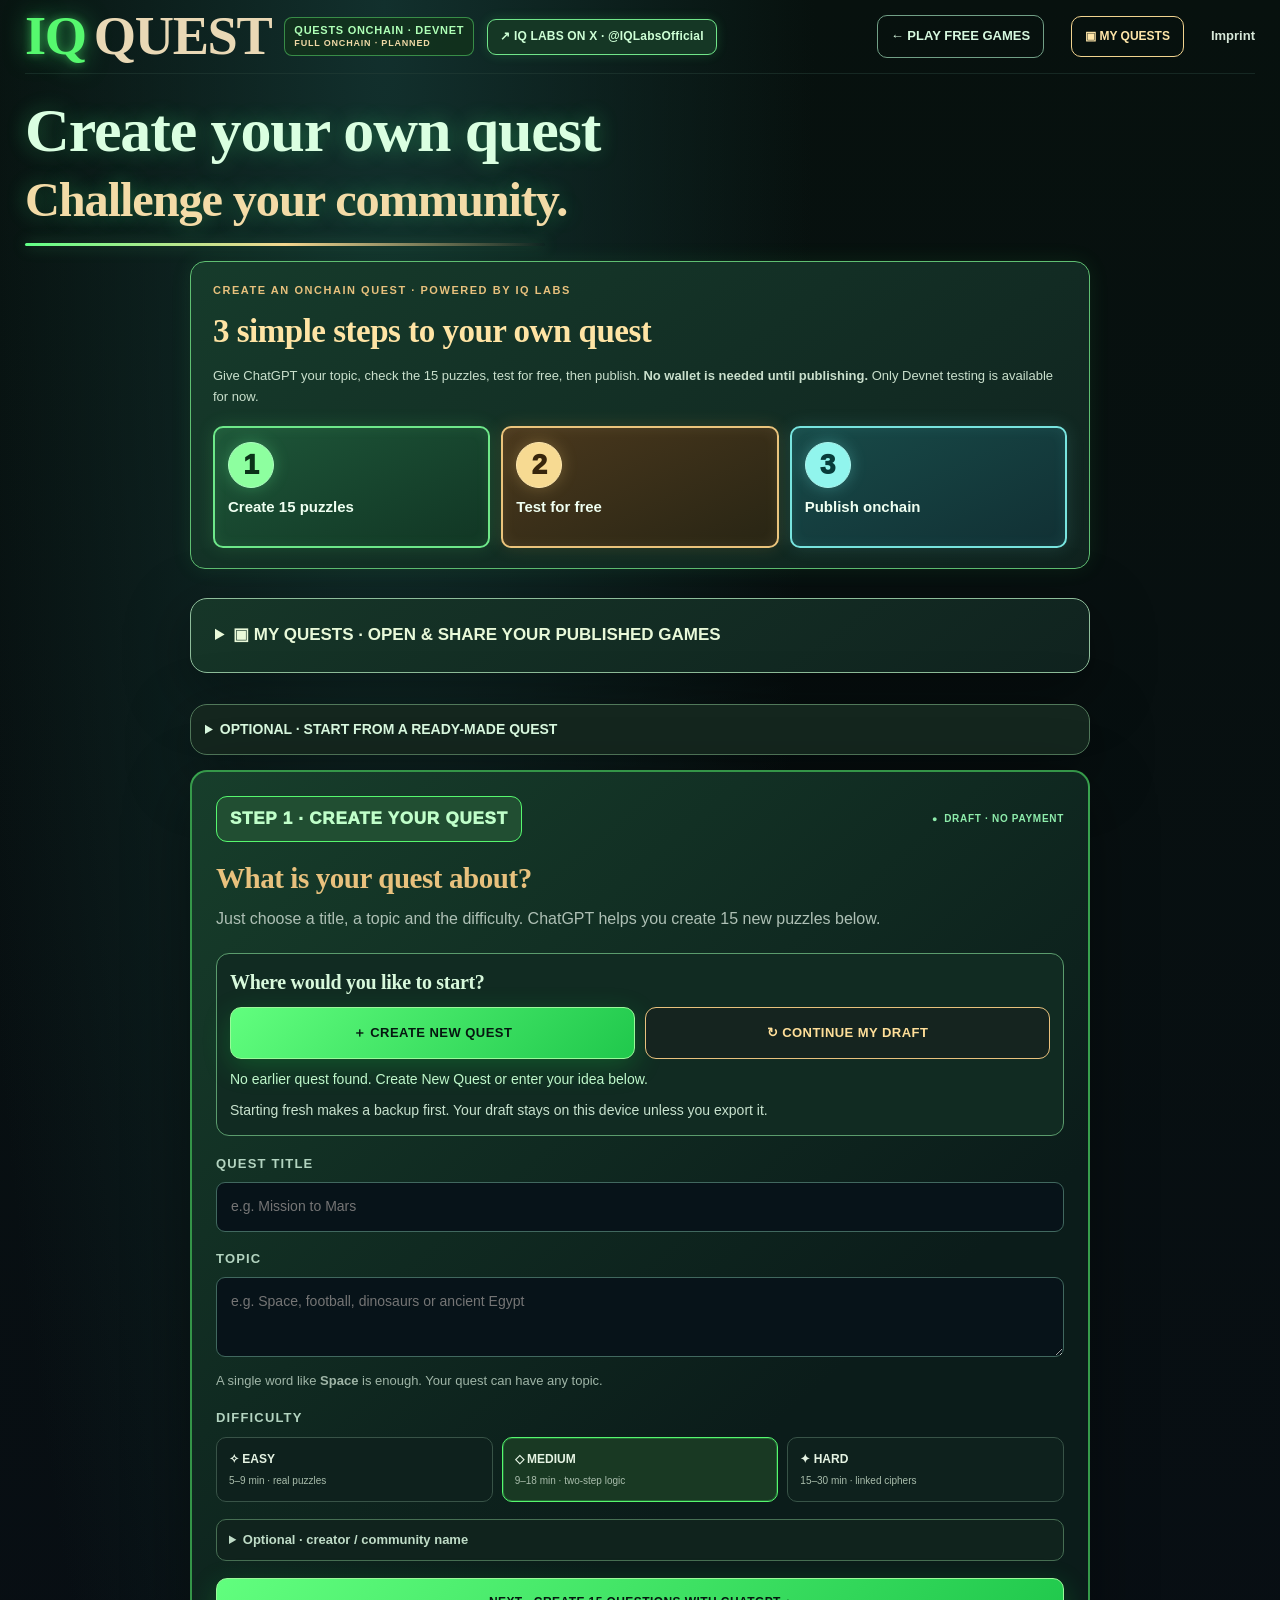
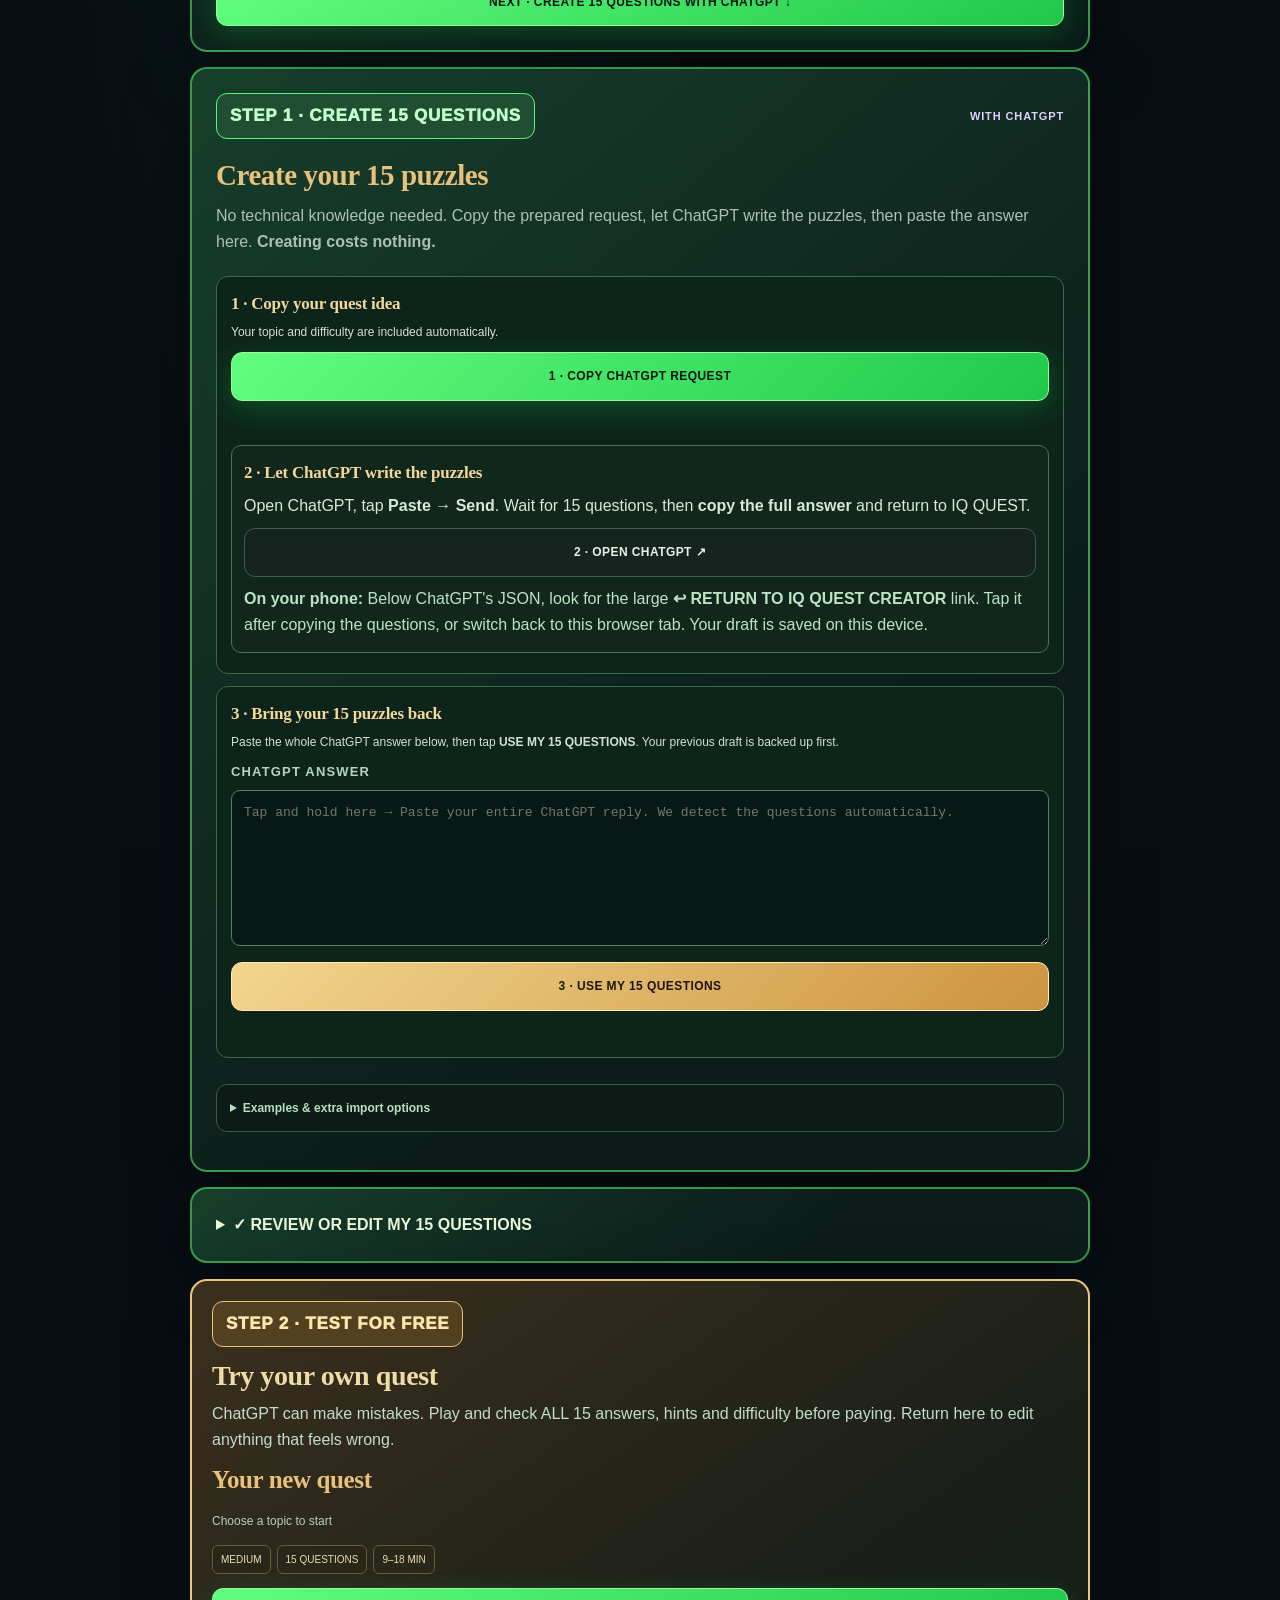
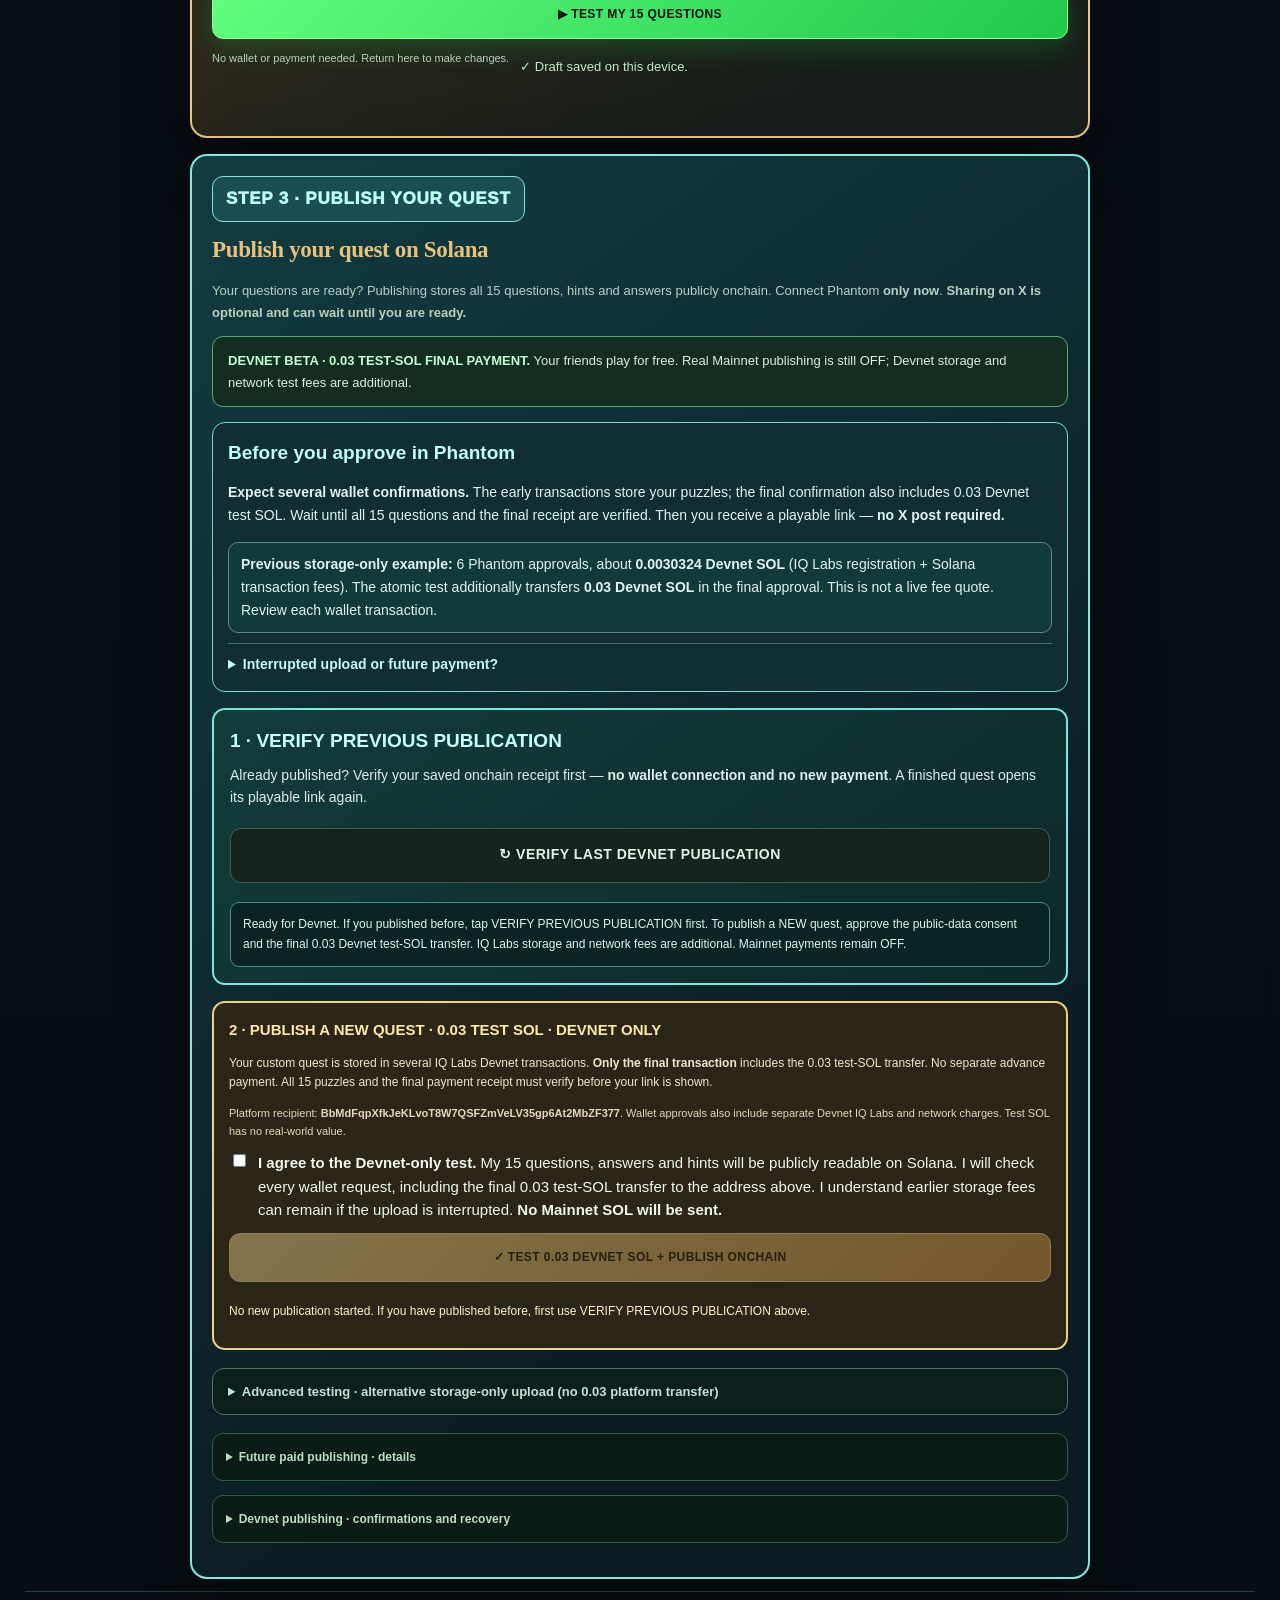
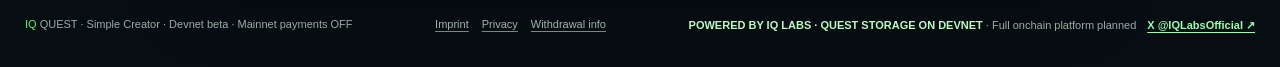
==== creator.html @ f29ac407 "Add files via upload" ====
<!doctype html>
<html lang="en">
<head>
  <meta charset="utf-8">
  <meta name="viewport" content="width=device-width,initial-scale=1,viewport-fit=cover">
  <!-- X / Open Graph preview: static IQ QUEST cover, served directly by GitHub Pages. -->
  <meta property="og:type" content="website">
  <meta property="og:site_name" content="IQ QUEST">
  <meta property="og:title" content="IQ QUEST — Create · Solve · Challenge">
  <meta property="og:description" content="Create your own 15-puzzle quest, store it on Solana Devnet, and invite friends to play. Powered by IQ Labs.">
  <!-- Do not canonicalize unique ?tx=... player shares to the site homepage. -->
  <meta property="og:image" content="https://5wbrdm92h7-eng.github.io/iq-quest/social-cover-v549.jpg">
  <meta property="og:image:width" content="1200">
  <meta property="og:image:height" content="630">
  <meta property="og:image:alt" content="IQ QUEST puzzle maze with a golden keyhole — create, solve, challenge">
  <meta name="twitter:card" content="summary_large_image">
  <meta name="twitter:title" content="IQ QUEST — Create · Solve · Challenge">
  <meta name="twitter:description" content="Create 15 puzzles, share your onchain quest and challenge friends. Powered by IQ Labs on Solana Devnet.">
  <meta name="twitter:image" content="https://5wbrdm92h7-eng.github.io/iq-quest/social-cover-v549.jpg">
  <meta name="twitter:image:alt" content="IQ QUEST puzzle maze with a golden keyhole">
  <meta name="theme-color" content="#07120f">
  <meta name="description" content="Create a 15-question IQ QUEST challenge with ChatGPT, test it for free, and publish to Solana Devnet when ready.">
  <title>IQ QUEST — Creator Studio</title>
  <style>:root{--bg:#080e14;--panel:#101b22;--panel2:#101d24;--stroke:#294043;--white:#eff7ee;--muted:#9cb5ab;--green:#56f86e;--gold:#e8c17d;--cyan:#85e2d6;--red:#ffabb1;--radius:17px;--shadow:0 18px 65px rgba(0,0,0,.4)}
*,*::before,*::after{box-sizing:border-box}
html{scroll-behavior:smooth}
body{margin:0;background:radial-gradient(ellipse at 30% 0,#12302d 0%,transparent 34%),linear-gradient(180deg,#07110e 0%,#080e14 37%,#070e13 100%);color:var(--white);font-family:Inter,ui-sans-serif,-apple-system,BlinkMacSystemFont,"Segoe UI",Roboto,Arial,sans-serif;font-size:15px;line-height:1.55}
a{color:inherit;text-decoration:none}button,input,textarea{font:inherit}button{cursor:pointer}button:disabled{cursor:not-allowed;opacity:.45}button:focus-visible,a:focus-visible,input:focus-visible,textarea:focus-visible{outline:3px solid var(--green);outline-offset:3px}
.site-shell{max-width:1320px;margin:auto;padding:0 25px}.topbar{height:74px;display:flex;justify-content:space-between;align-items:center;border-bottom:1px solid #26413980;gap:18px}
.wordmark{display:flex;align-items:baseline;gap:7px;font-family:Georgia,"Times New Roman",serif;font-size:30px;font-weight:900;white-space:nowrap}.wordmark-iq,.green{color:var(--green);text-shadow:0 0 21px #21ee594d}.wordmark-quest{color:#e9d8b5}
.top-links{display:flex;gap:27px;align-items:center;font-weight:650;font-size:13px;color:#d7e8d9}.top-links>a:hover{color:var(--green)}.nav-create{padding:11px 15px;border:1px solid #4afa63a3;border-radius:11px;color:var(--green);white-space:nowrap}
.hero{position:relative;overflow:hidden;min-height:465px;display:flex;align-items:center;margin-top:22px;border-radius:22px;border:1px solid #33534a;box-shadow:0 16px 65px #0008;background:#19342c}.hero-player{background-image:var(--ruins-art);background-size:cover;background-position:center}.hero-creator{background-image:var(--ruins-art);background-size:cover;background-position:center}
.hero-scrim{position:absolute;inset:0;background:linear-gradient(90deg,#07120edb 0%,#07120eb8 34%,#07120e5c 67%,#09140e18 100%),linear-gradient(0deg,#020c07b8,transparent 37%)}.hero::after{content:"";pointer-events:none;position:absolute;inset:12px;border:1px solid #b7cf9866;border-radius:12px}
.hero-content{position:relative;z-index:1;padding:52px 52px 60px;width:min(720px,80%)}.eyebrow,.section-kicker{letter-spacing:.14em;font-size:11px;font-weight:900;color:var(--gold);text-transform:uppercase}.diamond-dot{color:var(--green);font-size:16px;margin-right:8px}
h1,h2,h3{font-family:Georgia,"Times New Roman",serif;letter-spacing:-.015em}h1{font-size:clamp(43px,5.1vw,73px);line-height:1.02;margin:17px 0 15px;color:#eedbbb;text-shadow:0 3px 20px #000a}h1 .hero-heading-small{display:block;font-size:clamp(19px,2.5vw,33px);line-height:1.28;letter-spacing:.02em;margin-top:9px}h1 .gold{color:var(--gold)}
.lead{font-size:17px;line-height:1.65;color:#e5ebdf;max-width:535px;text-shadow:0 2px 9px #000}.hero-buttons,.stack-buttons,.share-actions{display:flex;gap:11px;flex-wrap:wrap;margin-top:23px}.btn{display:inline-flex;align-items:center;justify-content:center;gap:10px;padding:14px 18px;border-radius:11px;font-weight:850;font-size:12px;letter-spacing:.035em;transition:transform .12s,filter .12s;min-height:47px}.btn:hover:not(:disabled){transform:translateY(-1px);filter:brightness(1.07)}.btn-green{border:1px solid #9afa9a;background:linear-gradient(135deg,#61fe7e,#20c84c);color:#061710;box-shadow:0 8px 28px #18f04b36}.btn-glass{border:1px solid #b4c4adb3;background:#102621a8;color:#f1f6e7}.btn-outline{border:1px solid #3e5d55;background:#15241f;color:#e3f2e6}.btn-hint{border:1px solid #9b7548;background:#322616;color:#fce0ae}.hint-cost{display:inline-block;border-left:1px solid #8f744c;padding-left:7px;color:var(--gold)}.btn-gold{border:1px solid #ffedae;background:linear-gradient(135deg,#f2d58d,#cc9440);color:#1d170b}
.hero-facts{display:flex;gap:18px;margin-top:28px;flex-wrap:wrap;color:#dfedd7;font-size:12px}.hero-facts span::first-letter{color:var(--green)}.hero-corner{position:absolute;bottom:20px;right:25px;z-index:1;color:#ffe7bb99;font-size:10px;font-weight:800;letter-spacing:.2em}
.mini-info{display:flex;justify-content:space-around;flex-wrap:wrap;gap:10px;color:#cde3ca;font-size:12px;padding:20px 0;border-bottom:1px solid #29443980}.mini-info b{color:var(--green)}
.adventure-layout,.studio-layout{display:grid;grid-template-columns:minmax(0,1.52fr) minmax(320px,.8fr);gap:21px;margin-top:28px;align-items:start}.panel{background:linear-gradient(160deg,#14231f 0%,#0b181a 100%);border:1px solid #31534c;border-radius:var(--radius);box-shadow:var(--shadow);overflow:hidden}.game-panel,.studio-panel{padding:24px}.panel-topline{display:flex;align-items:center;justify-content:space-between;gap:12px;margin-bottom:14px}.status-dot{font-size:10px;font-weight:850;letter-spacing:.07em;color:#8eecab;white-space:nowrap}.status-dot::before{content:"●";font-size:9px;margin-right:6px}.game-toolbar{display:flex;align-items:flex-start;justify-content:space-between;gap:12px}.game-toolbar h2{margin:0;font-size:29px;color:#f3dfaf}.game-toolbar p{margin:5px 0 0;color:var(--muted);font-size:13px}.difficulty-tag{border:1px solid #e2b76769;color:var(--gold);background:#eac07118;border-radius:8px;padding:6px 9px;font-size:10px;letter-spacing:.08em;font-weight:800}.notice{background:#342813;border:1px solid #cda064;border-radius:9px;color:#f3dfab;padding:12px;margin:14px 0;font-size:12px}.chapter-bar{display:flex;justify-content:space-between;font-size:11px;letter-spacing:.07em;font-weight:800;color:#b5d4c7;margin-top:21px}.progress-track{height:9px;background:#0b1214;border:1px solid #33554a;border-radius:30px;overflow:hidden;margin:9px 0 17px}.progress-fill{height:100%;width:0;background:linear-gradient(90deg,#34c753,#a2fe80);transition:width .25s;box-shadow:0 0 16px #52ff7560}.timer-grid{display:grid;grid-template-columns:repeat(3,minmax(0,1fr));gap:9px;margin-bottom:22px}.timer-tile{background:#071415;border:1px solid #2e4c48;border-radius:12px;padding:11px 13px}.timer-tile small{display:block;white-space:nowrap;color:#a8bdb0;font-size:10px;font-weight:800;letter-spacing:.06em}.timer-tile strong{display:block;font-family:Georgia,serif;font-size:25px;margin-top:4px;font-variant-numeric:tabular-nums;color:#ddf5e4}.timer-tile strong.penalty{color:#f9aaaf}.timer-tile.accent-tile{border-color:#58cb7799;background:#15341f}.accent-tile strong{color:var(--green)}
.question-area{padding:22px;border-radius:13px;border:1px solid #496b50;background:linear-gradient(#0e201ac8,#091716e8),var(--ruins-art) center/cover}.question-subtitle{display:flex;justify-content:space-between;align-items:center;color:#bbccab;letter-spacing:.1em;font-size:11px;font-weight:900}.micro-rune{color:var(--gold)}.question-area h3{font-size:30px;margin:11px 0 9px;color:var(--gold)}.narration{font-size:14px;font-style:italic;color:#d2dec4}.question-box{margin:18px 0;background:#061412c9;border:1px solid #48635a;border-radius:12px;padding:18px;color:#f1f4e9;font-size:16px;font-weight:650}.question-box p{margin:0}
.field-label,.form-group label{display:block;font-size:11px;letter-spacing:.09em;font-weight:900;color:#b3d4c0;text-transform:uppercase;margin-bottom:8px}.question-area input,.form-group input,.form-group textarea{display:block;outline:0;width:100%;background:#071319;color:#f2f5ef;border:1px solid #41685f;border-radius:9px;padding:13px 14px;font-size:14px;resize:vertical}.form-group textarea{min-height:80px}.question-area input:focus,.form-group input:focus,.form-group textarea:focus{border-color:var(--green);box-shadow:0 0 0 2px #42ee5f28}.game-actions{display:flex;gap:9px;flex-wrap:wrap;margin-top:12px}.game-actions .btn:first-child{flex:1}.hint-message,.feedback{margin-top:14px;padding:14px;border-radius:10px;border:1px solid #64754b;background:#26321c;color:#f1e2a6}.feedback.success{border-color:#3d8e52;background:#12301c;color:#afffc0}.feedback.error{border-color:#9c5664;background:#351c27;color:#ffd5dc}.play-footer{display:flex;align-items:center;justify-content:space-between;gap:8px;flex-wrap:wrap;margin-top:16px;border-top:1px solid #486156;padding-top:12px;color:#aebbae;font-size:11px}.text-button{color:var(--gold);border:0;background:none;padding:2px 0;font-weight:800;text-decoration:underline;text-underline-offset:3px}.hidden{display:none!important}
.side-rail,.studio-aside{display:grid;gap:20px}.story-panel,.chapter-panel,.battle-panel,.preview-panel,.publish-panel{padding:20px}.story-panel h3,.chapter-panel h3,.battle-panel h3,.publish-panel h3{font-size:25px;color:var(--gold);margin:10px 0 6px}.story-panel p,.battle-panel p,.publish-panel p{font-size:13px;line-height:1.65;color:#b9cfc2}.scene-image{height:190px;background:var(--ruins-art) 70% 45%/cover;border-radius:10px;border:1px solid #385d4a;margin-top:12px}.chapter-list{list-style:none;counter-reset:chapter;margin:14px 0 0;padding:0;display:grid;gap:5px}.chapter-list li{display:flex;align-items:center;gap:10px;padding:8px 10px;background:#0e1e1b;border-radius:8px;color:#aac2b4;font-size:12px}.chapter-list li::before{counter-increment:chapter;content:counter(chapter,decimal-leading-zero);width:28px;color:#7aa08f;font-size:10px;font-weight:900}.chapter-list li.current{color:#e4ffda;background:#1f3a29;box-shadow:inset 3px 0 var(--green)}.chapter-list li.passed{color:#6fd986}.highlight-chip{display:inline-block;font-size:10px;font-weight:900;color:var(--green);border:1px solid #4b8c5c;border-radius:5px;padding:7px 9px;margin-top:9px}
.finish-area{text-align:center;padding:18px 7px}.finish-symbol{font-size:72px;color:var(--gold);text-shadow:0 0 24px #e8c17d5e}.finish-area h3{font-size:39px;color:var(--gold);margin:6px 0 10px}.finish-area>p{color:#c7dbcd}.result-grid{display:grid;grid-template-columns:repeat(3,1fr);gap:10px;margin:22px 0}.result-grid>div{border:1px solid #4b6552;border-radius:9px;background:#15231a;padding:14px 7px}.result-grid>div span{display:block;font-size:10px;letter-spacing:.07em;color:#aac2af}.result-grid>div strong{display:block;font-family:Georgia,serif;font-size:25px;margin-top:7px;font-variant-numeric:tabular-nums}.result-total strong{color:var(--green)}.share-actions{justify-content:center}.fineprint{font-size:11px;color:#a6b8ae}.how-grid,.creator-benefits{display:grid;grid-template-columns:repeat(3,1fr);gap:15px;margin:22px 0 32px}.how-item,.creator-benefits article{padding:20px;border:1px solid #27463c;border-radius:13px;background:#11211c}.how-item span,.creator-benefits article>span{font-size:28px;color:var(--green);font-family:Georgia,serif}.how-item h3,.creator-benefits h3{color:var(--gold);font-size:22px;margin:5px 0}.how-item p,.creator-benefits p{font-size:13px;color:#b6cabe;margin:7px 0}
.footer{display:flex;justify-content:space-between;gap:15px;flex-wrap:wrap;border-top:1px solid #274038;padding:24px 0 34px;margin-top:12px;color:#9bada4;font-size:11px}
.footer .legal-footer-links a{color:#a2b6aa;text-decoration:underline;text-decoration-color:#758b7e;text-underline-offset:3px}.footer .legal-footer-links a:hover,.footer .legal-footer-links a:focus-visible{color:#d9e9df;text-decoration-color:currentColor}
.studio-layout{grid-template-columns:minmax(0,1.5fr) minmax(340px,.76fr)}.studio-main{display:grid;gap:19px}.studio-panel h2{color:var(--gold);font-size:29px;margin:0 0 3px}.section-intro{font-size:13px;color:#aec0b5;margin:5px 0 21px}.form-group{margin:17px 0}.form-group:last-child{margin-bottom:0}.choice-grid{display:grid;grid-template-columns:repeat(3,1fr);gap:9px}.choice-grid button,.choice-inline button{color:#dfece4;text-align:left;background:#0e211d;border:1px solid #385347;border-radius:10px;padding:12px;transition:background .15s}.choice-grid button.selected,.choice-inline button.selected{border-color:var(--green);background:#193923;box-shadow:inset 0 0 0 1px #3bd15a50}.choice-grid button strong{display:block;font-size:12px;color:#e5f3e3}.choice-grid button small{display:block;color:#a9bdac;margin-top:5px;font-size:10px}.choice-inline{display:flex;gap:10px}.choice-inline button{min-width:78px;text-align:center;font-weight:850}
.ai-panel{background:linear-gradient(150deg,#11272a,#111b20)}.ai-glow{color:#ded2ff;font-size:11px;font-weight:900;letter-spacing:.08em}.ai-steps{display:flex;flex-wrap:wrap;gap:7px;margin:16px 0}.ai-steps span{font-size:10px;font-weight:900;color:#d9dbef;background:#2b2b4633;border:1px solid #605e7a75;border-radius:8px;padding:7px}.ai-panel .stack-buttons{margin:12px 0}.small-status{font-size:12px;min-height:20px;margin-top:12px;color:var(--green)}.small-status.bad{color:var(--red)}
.editor-layout{display:grid;grid-template-columns:190px minmax(0,1fr);gap:15px}.level-selector{max-height:570px;overflow:auto;display:grid;align-content:start;gap:6px}.level-selector button{display:block;text-align:left;background:#0e1e1a;color:#c5d7c7;border:1px solid #2d463b;padding:10px;border-radius:8px;font-size:12px;line-height:1.35;overflow:hidden;white-space:nowrap;text-overflow:ellipsis}.level-selector button.active{border-color:var(--green);background:#1e3d25;color:white}.level-fields{min-width:0}.level-fields .form-group{margin:0 0 13px}.muted{font-size:10px;color:#839d92;text-transform:none;letter-spacing:0}.tiny-note{font-size:11px;color:#9fb5a7;line-height:1.6}.preview-image{height:205px;margin:13px -5px 0;background:var(--ruins-art) 63% center/cover;border:1px solid #3d604e;border-radius:10px}.preview-body{padding-top:12px}.preview-body h3{font-size:25px;margin:0 0 6px;color:var(--gold)}.preview-body p{font-size:12px;line-height:1.6;color:#b4d0c0}.preview-tags{display:flex;flex-wrap:wrap;gap:6px;margin:14px 0}.preview-tags span{font-size:10px;color:#e9dcb3;background:#292719;padding:6px 8px;border:1px solid #685d36;border-radius:6px}.preview-panel .btn{width:100%}.publish-panel .btn{width:100%;margin:7px 0}.price-micro{font-size:11px;color:#e4d299;margin-bottom:8px}
.creator-price{margin:15px 0 16px;border:1px solid #697a4a;border-radius:13px;background:linear-gradient(145deg,#17251a,#101f1b);padding:16px}
.creator-price .price-label{display:block;color:#c8dccb;font-size:11px;font-weight:900;letter-spacing:.07em;text-transform:uppercase}
.creator-price .price-main{display:block;color:var(--green);font:800 37px/1.2 Georgia,serif;margin:4px 0}
.creator-price .price-settlement{font-size:13px;color:#eef4e2;font-weight:800}
.creator-price .price-breakdown{margin:16px 0 0;padding:0;list-style:none;display:grid;gap:10px}
.creator-price .price-breakdown li{display:flex;justify-content:space-between;gap:12px;flex-wrap:wrap;border-top:1px solid #3a5441;padding-top:10px;font-size:12px;color:#d0e1d0}
.creator-price .price-breakdown strong{color:#f5e3ad;font-weight:850}
.creator-price .price-footnote{margin:12px 0 0;font-size:11px;color:#b4c9b4;line-height:1.55}


.ai-howto{background:#0b1b1d;border:1px solid #3c6b5c;border-radius:13px;padding:17px;margin:14px 0 17px}
.ai-howto h3{margin:0 0 9px;color:#ebdcaa;font-size:20px}
.ai-howto .example-text{padding:13px 15px;margin:8px 0 10px;border-left:3px solid var(--green);border-radius:8px;background:#182a25;color:#e7f6df;line-height:1.58;font-size:14px}
.ai-howto .example-caption{color:#a9cbbb;font-size:12px;line-height:1.55;margin:8px 0}
.ai-howto .example-actions{display:flex;gap:9px;flex-wrap:wrap;margin:11px 0}
.ai-howto .example-actions button{font-size:12px}
.ai-howto ol{padding-left:21px;margin:12px 0 0;color:#cfe3d7;font-size:13px;line-height:1.85}
.ai-howto ol strong{color:#e9f9d9}

@media(max-width:1000px){.adventure-layout,.studio-layout{grid-template-columns:1fr}.side-rail{grid-template-columns:repeat(3,minmax(0,1fr));align-items:start}.side-rail .story-panel,.side-rail .battle-panel,.side-rail .chapter-panel{height:100%}.studio-aside{grid-template-columns:1fr 1fr;align-items:start}.preview-panel{grid-row:span 2}}
@media(max-width:740px){.site-shell{padding:0 13px}.topbar{height:auto;min-height:68px}.wordmark{font-size:24px}.top-links{gap:8px}.top-links>a:not(.nav-create){display:none}.nav-create{font-size:11px;padding:8px}.hero{min-height:500px;margin-top:12px;background-position:64% center}.hero-content{padding:38px 21px 62px;width:100%}.hero-scrim{background:linear-gradient(90deg,#06120ef0 0%,#06120ee0 45%,#06120e93 100%),linear-gradient(0deg,#020c07d9,transparent 55%)}.hero-corner{right:19px;bottom:21px;font-size:8px}.hero-buttons{flex-direction:column;align-items:stretch}.hero-buttons .btn{width:100%}.mini-info{justify-content:flex-start;gap:10px 18px}.adventure-layout,.studio-layout{margin-top:18px}.game-panel,.studio-panel{padding:17px}.game-toolbar h2{font-size:24px}.timer-tile{padding:11px 8px}.timer-tile small{font-size:8px}.timer-tile strong{font-size:19px}.question-area{padding:16px}.question-area h3{font-size:26px}.game-actions .btn{width:100%}.side-rail,.studio-aside,.how-grid,.creator-benefits{grid-template-columns:1fr}.preview-panel{grid-row:auto}.result-grid>div strong{font-size:18px}.result-grid>div span{font-size:8px}.editor-layout{grid-template-columns:1fr}.level-selector{display:flex;gap:6px;overflow-x:auto;max-height:none;padding-bottom:6px}.level-selector button{flex:0 0 130px}.choice-grid{grid-template-columns:1fr}.share-actions .btn{width:100%}.hero-facts{gap:9px 12px}}
@media(prefers-reduced-motion:reduce){html{scroll-behavior:auto}*{transition:none!important}}

:root{--ruins-art:url('./temple-ruins.webp');}

/* Creator X cover card: displays the same public image used by X link previews. */
.x-cover-preview{border:1px solid #4a855a;border-radius:13px;background:linear-gradient(165deg,#10271d,#0c1a19);padding:10px;overflow:hidden;box-shadow:0 0 20px #51ed7520}
.x-cover-preview img{display:block;width:100%;height:auto;aspect-ratio:1200/630;object-fit:cover;border-radius:9px;background:#081710}
.x-cover-preview figcaption{margin-top:10px;font-size:11px;line-height:1.55;color:#c7ddc9}
.x-cover-preview strong{color:#a5ffaf}
.social-payment-flow[hidden]{display:none}.social-payment-flow{display:grid;gap:10px;margin:14px 0 16px}.flow-step{display:flex;align-items:flex-start;gap:11px;color:#eef5e7}.flow-step strong{display:block;font-size:13px}.flow-step small{display:block;color:#b5ceb9;font-size:11px;line-height:1.5;margin-top:3px}.flow-number{display:grid;place-items:center;flex:0 0 28px;height:28px;border-radius:50%;background:#244a31;color:#a6ffb9;font-size:13px;font-weight:900;border:1px solid #56a46b}.social-payment-flow>a{width:100%}.share-step-status{font-size:12px;color:#c8d5b8;line-height:1.5;margin:4px 0 10px}.share-step-status.done{color:#81fa98}.price-choice{display:grid;gap:10px;margin-bottom:15px}.price-option{display:flex;align-items:flex-start;gap:11px;padding:13px;border:1px solid #4a6957;background:#0b1919;border-radius:11px;cursor:pointer}.price-option:has(input:checked){border-color:var(--green);background:#142e20}.price-option input{margin-top:4px;accent-color:#56f86e;flex:0 0 auto}.price-option strong{display:block;color:#ebf7e9;font-size:13px}.price-option small{display:block;color:#b6cbba;font-size:11px;line-height:1.5;margin-top:3px}.price-choice-note{font-size:12px;color:#c4dfcd;margin-top:2px}

/* V4.3.1: accurate creator pricing; clearer player and X-battle labels */
.quick-benefits{gap:9px 18px;font-size:11.5px;line-height:1.35}
.quick-benefits .benefit-creator small{color:#e3c991;font-size:9px;font-weight:750;white-space:nowrap}
.quick-benefits .benefit-play,.quick-benefits .benefit-battle{font-size:13px;letter-spacing:.035em}
.quick-benefits .benefit-battle strong{color:#e2fce6}
@media(max-width:740px){.quick-benefits{font-size:10px;gap:7px 13px;padding:10px 8px}.quick-benefits .benefit-play,.quick-benefits .benefit-battle{font-size:11.5px;letter-spacing:0}}
@media(max-width:360px){.quick-benefits{font-size:9.5px}.quick-benefits .benefit-play,.quick-benefits .benefit-battle{font-size:10.8px}.quick-benefits .benefit-creator small{font-size:8px}}

/* V4.4: clear paid publishing tiers and optional sharing. */
.publish-perks{display:flex;flex-wrap:wrap;gap:7px;margin:10px 0 14px}
.publish-perks span{font-size:10px;line-height:1.5;border:1px solid #416b4e;border-radius:7px;background:#173323;color:#c2f7cc;padding:6px 9px;font-weight:700}
.price-option:focus-within{outline:2px solid #56f86e;outline-offset:2px}
.social-payment-flow{padding:13px;border:1px solid #385949;border-radius:12px;background:#10231d;margin:16px 0}

/* V4.6 · Devnet IQ Labs publishing workstation */
.iq-devnet-publisher{margin-top:18px;padding:17px;border:1px solid #65d980;border-radius:14px;background:linear-gradient(160deg,#153c29,#0a1c19);box-shadow:0 0 22px #56f86e17}
.iq-devnet-publisher h4{margin:0 0 6px;color:#b5ffbf;font-size:17px}
.iq-devnet-publisher p{font-size:12px;color:#c5dec9;line-height:1.55}
.iq-devnet-publisher .btn{font-size:12px}
.iq-devnet-publisher .publish-consent{display:flex;gap:10px;font-size:12px;line-height:1.5;color:#f1e3b6;margin:12px 0}
.iq-devnet-publisher .publish-consent input{flex:none;align-self:flex-start;width:18px;height:18px;accent-color:#56f86e}
.iq-devnet-publisher .publish-progress{white-space:pre-wrap;overflow-wrap:anywhere;color:#bafed0;font-size:12px;line-height:1.55;margin:8px 0}
.iq-devnet-publisher .publish-links{display:grid;gap:8px;margin:12px 0}
.iq-devnet-publisher .publish-links a{color:#a5ffb5;overflow-wrap:anywhere;text-decoration:underline}

/* V4.6 · recipient configuration & safe devnet-only checkout rehearsal */
.iq-payment-lab{margin:17px 0;padding:18px;border:1px solid rgba(93,243,135,.56);border-radius:14px;background:linear-gradient(155deg,#102d22,#091d1b);box-shadow:0 0 18px #56f86e18}
.iq-payment-lab h4{margin:0 0 6px;color:#b6ffbf;font-size:18px}
.iq-payment-lab p{color:#c7dccc;font-size:12px;line-height:1.6;margin:8px 0}
.iq-payment-lab .lab-address{display:block;overflow-wrap:anywhere;background:#081510;border:1px solid #365943;padding:11px;border-radius:8px;color:#baffc1;font-size:11px;line-height:1.55;user-select:all}
.iq-payment-lab .lab-notice{border-left:3px solid #ddbf78;background:#32291b85;padding:10px 12px;color:#f4e0b6}
.iq-payment-lab .lab-status{white-space:pre-wrap;overflow-wrap:anywhere;font-size:12px;color:#b7f5c6;line-height:1.6;padding:9px 0;min-height:34px}
.iq-payment-lab .lab-check{display:flex;gap:10px;align-items:flex-start;color:#d9e8d5;font-size:12px;line-height:1.5;margin:12px 0}
.iq-payment-lab .lab-check input{width:18px;height:18px;flex:none;accent-color:#56f86e;margin-top:2px}
.iq-payment-lab .lab-actions{display:grid;gap:10px;margin:12px 0}
.iq-payment-lab .lab-actions .btn{width:100%;white-space:normal;text-align:center}
.iq-payment-lab .lab-result{overflow-wrap:anywhere;color:#a8fabe;font-size:11px}
.iq-payment-lab .lab-explorer{color:#baffc1;text-decoration:underline}
.iq-payment-lab .lab-disabled{opacity:.85}
@media(max-width:740px){.iq-payment-lab{padding:13px}.iq-payment-lab h4{font-size:16px}.iq-payment-lab .lab-address{font-size:10px}}

/* IQ QUEST V4.9 — compact premium brand and mobile-friendly creator flow */
.wordmark{font-size:clamp(33px,3vw,41px);gap:8px}
.brand-cluster{gap:13px}
.onchain-promise{font-size:10px;line-height:1.25;padding:6px 10px}
.onchain-promise small{font-size:9px;letter-spacing:.045em}
.brand-official-x{color:#bfffd0;text-decoration:underline;text-underline-offset:3px;font-size:10px;font-weight:850;white-space:nowrap}
.quick-benefits{padding:11px 14px;gap:8px 20px}
.quick-benefits .benefit-play,.quick-benefits .benefit-battle{font-size:14px}
.creator-benefits{gap:10px;margin:14px 0 20px}
.creator-benefits article{padding:13px 15px;min-height:0;border-radius:11px}
.creator-benefits article>span{font-size:20px}
.creator-benefits h3{font-size:18px;margin:3px 0}
.creator-benefits p{font-size:11px;line-height:1.45;margin:4px 0}
.hero-creator{min-height:345px}
.hero-creator .hero-content{padding-top:35px;padding-bottom:39px}
.mini-info{padding:10px 0;font-size:11px}
.ai-simplified{display:grid;gap:12px}
.ai-simple-step{border:1px solid #396a4a;background:#0d241b;border-radius:12px;padding:14px}
.ai-simple-step h3{font-size:17px;color:#f4d79b;margin:0 0 6px}
.ai-simple-step p{font-size:12px;color:#d1e2d4;line-height:1.5;margin:5px 0 11px}
.ai-simple-step textarea{width:100%;min-height:120px;line-height:1.5;border:1px solid #4f8062;background:#071914;color:#eaf9eb;border-radius:9px;padding:12px;font-size:13px;resize:vertical}
.ai-simple-step .btn{width:100%;white-space:normal;text-align:center}
.ai-simple-step .tiny-note{display:block;margin-top:8px}
.ai-simple-example{font-size:12px;color:#f1dbaa;line-height:1.5}
.price-single{display:flex;justify-content:space-between;align-items:center;gap:15px;border:1.5px solid #69c27b;border-radius:14px;background:linear-gradient(145deg,#183725,#10281e);padding:16px}
.price-single strong{font-size:16px;color:#f4e0ab}
.price-single p{font-size:12px;color:#cde7d2;margin:6px 0 0;line-height:1.5}
.price-single .price-main{font-size:clamp(29px,4vw,39px);white-space:nowrap;margin:0}
.publish-simple-button{opacity:.65!important}
#share-creator-draft{width:100%;font-size:14px}
.share-payment-sequence{display:grid;gap:12px;margin:14px 0}
.share-payment-sequence .flow-step{border:1px solid #3e6c4b;border-radius:10px;padding:12px;background:#0c241a}
.share-payment-sequence .x-cover-preview{margin:0}
.share-next-step{border:1px solid #465b4b;border-radius:10px;background:#111f1a;padding:12px}
.share-next-step h4{margin:0 0 6px;color:#e8d4a4;font-size:15px}
.share-next-step p{font-size:12px;color:#d0e0d0;line-height:1.55;margin:7px 0}
.share-next-step.completed{border-color:#61ec7f}
.publish-success{border:2px solid rgba(115,255,141,.76);border-radius:17px;padding:20px;background:linear-gradient(155deg,#1a3826,#091a16);box-shadow:0 0 24px #43ed7b29;margin:15px 0;scroll-margin-top:24px}
.publish-success h3{font:800 31px/1.16 Georgia,serif;color:#f8deab;margin:8px 0}
.publish-success p{font-size:13px;line-height:1.55;color:#d0e7d3}
.publish-success .success-tag{color:#9bffb6;font-weight:900;font-size:11px;letter-spacing:.08em}
.publish-success .success-actions{display:grid;gap:9px;margin-top:14px}
.publish-success .success-actions .btn{width:100%}
.publish-success .success-actions .btn:disabled{opacity:.5}
.publish-success .success-url{font-size:12px;overflow-wrap:anywhere;color:#a1f8ae;background:#08170f;padding:10px;border-radius:9px;border:1px solid #3f654d}
.publish-success[data-state="preview"]{border-color:#6f8265;box-shadow:none}
@media(max-width:740px){
 .wordmark{font-size:30px}
 .brand-cluster{gap:7px;align-items:center}
 .onchain-promise{font-size:9px;padding:5px 7px}
 .onchain-promise small{font-size:8px}
 .brand-official-x{font-size:10px}
 .quick-benefits{gap:6px 11px;padding:8px}
 .quick-benefits .benefit-play,.quick-benefits .benefit-battle{font-size:12px}
 .creator-benefits{grid-template-columns:repeat(3,minmax(0,1fr));gap:7px}
 .creator-benefits article{padding:10px 8px;text-align:center}
 .creator-benefits article>span{font-size:21px}
 .creator-benefits h3{font-size:12px;line-height:1.2;margin:3px 0}
 .creator-benefits p{display:none}
 .hero-creator{min-height:330px}
 .hero-creator .hero-content{padding:25px 21px 40px}
 .mini-info{display:none}
 .ai-simple-step{padding:12px}
 .price-single{padding:12px}
 .price-single .price-main{font-size:29px}
}
@media(max-width:360px){.wordmark{font-size:27px}.onchain-promise{font-size:8px}.brand-official-x{font-size:9px}.creator-benefits h3{font-size:11px}}
@media(prefers-reduced-motion:reduce){.publish-success{scroll-behavior:auto}}

</style>
<style>.wallet-preview{display:grid;gap:8px;margin:16px 0;padding:15px;border:1px solid #426b50;border-radius:12px;background:#101e19}.wallet-preview strong{color:#b8ffbf;font-size:13px}.wallet-preview p,.wallet-preview div{margin:0;font-size:11px;line-height:1.6;color:#bed3c4}.wallet-preview .btn{width:100%;font-size:11px}
.wallet-checkout{padding:15px;margin:14px 0;border:1px solid #74dc86;border-radius:13px;background:#132c21;scroll-margin-top:18px}
.wallet-checkout h4{font-size:18px;color:#b3ffbe;margin:0 0 6px}
.wallet-checkout p{font-size:12px;line-height:1.55;color:#c5dec9;margin:8px 0}
.wallet-choice-grid{display:grid;grid-template-columns:repeat(3,minmax(0,1fr));gap:8px;padding:0;border:0;margin:12px 0}
.wallet-choice-grid label{display:flex;align-items:center;gap:7px;justify-content:center;cursor:pointer;padding:12px 8px;border:1px solid #4f7d61;border-radius:10px;background:#0a1c18;color:#e4fbe7;font-size:12px;font-weight:800}
.wallet-choice-grid label:has(input:checked){background:#225339;border-color:#67f381;box-shadow:inset 0 0 0 1px #67f381}
.wallet-choice-grid input{accent-color:#5ef47b}
.wallet-checkout-actions{display:grid;grid-template-columns:2fr 1fr;gap:8px}
.wallet-checkout-actions .btn{width:100%;font-size:11px}
.wallet-checkout .wallet-choice-status{min-height:26px;color:#f2dba7;overflow-wrap:anywhere}
@media(max-width:470px){.wallet-choice-grid{grid-template-columns:1fr}.wallet-choice-grid label{justify-content:flex-start}.wallet-checkout-actions{grid-template-columns:1fr}}
/* IQ QUEST V4.2 · robust ChatGPT import and verified-state messaging */
.onchain-status{display:flex;align-items:center;flex-wrap:wrap;gap:9px;padding:10px 13px;margin:12px 0 8px;border:1px solid rgba(100,228,129,.34);border-radius:11px;background:#10251c;color:#c7e8d0;font-size:11px;line-height:1.5}
.onchain-status strong{color:#a9ffb6;letter-spacing:.08em;font-size:10px}
.onchain-dot{width:7px;height:7px;flex:none;border-radius:50%;background:#9ad5ad;box-shadow:0 0 7px #67ce8580}
.import-assist-actions{margin:6px 0 13px}
.import-file-label{cursor:pointer;position:relative}
.import-file-label input{position:absolute;width:1px;height:1px;opacity:0;inset:0}
.import-file-label:focus-within{outline:2px solid var(--green);outline-offset:3px}
#chatgpt-json{font-family:ui-monospace,SFMono-Regular,Consolas,monospace;font-size:12px;line-height:1.5;min-height:150px;overflow-wrap:anywhere}
#chatgpt-json:focus{box-shadow:0 0 0 2px #42ee5f28}
.prompt-fallback{display:grid;gap:9px;padding:12px;border:1px solid #547d6a;border-radius:10px;background:#101f1b;margin-top:12px}
.prompt-fallback label{font-size:12px;color:#d3eada}
.prompt-fallback textarea{width:100%;padding:10px;color:#e5f3e6;background:#071319;border:1px solid #41685f;border-radius:8px;font-size:12px;resize:vertical}
#import-status{white-space:pre-wrap;overflow-wrap:anywhere;line-height:1.55}
@media(max-width:740px){.import-assist-actions>*{flex:1 1 100%}.ai-panel .stack-buttons #import-ai{width:100%}.ai-panel .form-group textarea{font-size:13px}}

.preview-help-text{display:block;margin:0 0 7px;color:#b7cfbd;font-size:11px;line-height:1.5}

/* IQ QUEST V4.3: clear positioning, small onchain roadmap badge, official X link */
.brand-cluster{display:flex;align-items:center;gap:12px;min-width:0;flex-wrap:wrap}
.onchain-promise{display:inline-flex;flex-direction:column;align-items:flex-start;gap:1px;line-height:1.2;padding:6px 9px;border:1px solid rgba(104,255,123,.45);border-radius:8px;background:rgba(18,50,28,.78);color:#aeffb6;font-size:10px;letter-spacing:.065em;font-weight:850;white-space:nowrap}
.onchain-promise small{color:#f0d9a6;font-size:9px;font-weight:850;letter-spacing:.09em}
.quick-benefits{display:flex;justify-content:center;align-items:center;gap:10px 22px;flex-wrap:wrap;margin:10px 0 0;padding:9px 12px;border:1px solid #345f46;border-radius:10px;background:rgba(10,31,21,.9);font-size:11px;font-weight:800;letter-spacing:.04em;color:#dbf5df}
.quick-benefits strong{color:#8dffa3}
.footer{align-items:center}
.footer-iqlabs{display:flex;align-items:center;justify-content:flex-end;flex-wrap:wrap;gap:7px 11px;max-width:640px;line-height:1.5;text-align:right}
.footer-iqlabs b{color:#bdfac4}
.footer-iqlabs .footer-soon{color:#f0d397;font-size:10px;letter-spacing:.03em}
.footer-iqlabs a{color:#98ffad;text-decoration:underline;text-underline-offset:3px;font-weight:850}
.footer-iqlabs a:hover{color:#eaffea}
@media(max-width:740px){.topbar{height:auto;min-height:68px;flex-wrap:wrap;gap:5px 10px;padding:9px 0}.brand-cluster{width:100%;gap:8px}.onchain-promise{padding:5px 7px;font-size:9px}.onchain-promise small{font-size:8px}.top-links{width:100%;justify-content:flex-start;gap:8px}.top-links .nav-create{padding:7px 10px}.quick-benefits{justify-content:center;gap:5px 12px;margin-top:8px;padding:8px;font-size:9px;letter-spacing:0}.footer-iqlabs{justify-content:flex-start;text-align:left}}
@media(max-width:360px){.wordmark{font-size:23px}.onchain-promise{font-size:8px;padding:5px}.quick-benefits{font-size:8.7px}}

/* V4.6 · Devnet IQ Labs publishing workstation */
.iq-devnet-publisher{margin-top:18px;padding:17px;border:1px solid #65d980;border-radius:14px;background:linear-gradient(160deg,#153c29,#0a1c19);box-shadow:0 0 22px #56f86e17}
.iq-devnet-publisher h4{margin:0 0 6px;color:#b5ffbf;font-size:17px}
.iq-devnet-publisher p{font-size:12px;color:#c5dec9;line-height:1.55}
.iq-devnet-publisher .btn{font-size:12px}
.iq-devnet-publisher .publish-consent{display:flex;gap:10px;font-size:12px;line-height:1.5;color:#f1e3b6;margin:12px 0}
.iq-devnet-publisher .publish-consent input{flex:none;align-self:flex-start;width:18px;height:18px;accent-color:#56f86e}
.iq-devnet-publisher .publish-progress{white-space:pre-wrap;overflow-wrap:anywhere;color:#bafed0;font-size:12px;line-height:1.55;margin:8px 0}
.iq-devnet-publisher .publish-links{display:grid;gap:8px;margin:12px 0}
.iq-devnet-publisher .publish-links a{color:#a5ffb5;overflow-wrap:anywhere;text-decoration:underline}

/* V4.7 · simple customer journey; technical Devnet workstation remains opt-in */
.simple-journey{padding:20px 22px;border:1px solid #5fbf72;border-radius:15px;background:linear-gradient(145deg,#163b2b,#10231f);box-shadow:0 0 21px #56f86e16;margin-bottom:18px}
.simple-journey h2{font-size:26px;color:#e9e3ba;margin:5px 0 7px}
.simple-journey p{color:#c9dfcc;font-size:13px;line-height:1.6;margin:0}
.simple-journey .flow-tiles{display:grid;grid-template-columns:repeat(3,1fr);gap:10px;margin-top:17px}
.simple-journey .flow-tile{border:1px solid #426d4d;border-radius:10px;padding:13px 11px;background:#0b2019;color:#dcf1df;font-weight:850;font-size:12px;line-height:1.5}
.simple-journey .flow-tile b{display:block;color:#93ffab;font-size:18px;margin-bottom:5px}
.ai-quick-way{padding:16px;border:1px solid #365f49;border-radius:12px;background:#12241e;margin:14px 0}
.ai-quick-way h3{margin:0 0 8px;font-size:18px;color:#e9dda9}
.ai-quick-way p{margin:0 0 12px;color:#c6decd;font-size:12px;line-height:1.6}
.ai-quick-way .btn{width:100%;white-space:normal;text-align:center}
.ai-step{padding:15px 14px;margin:12px 0;border:1px solid #496e52;border-radius:11px;background:#0c211b}
.ai-step-head{display:flex;gap:10px;align-items:center;font-size:15px;color:#f0e7c7;font-weight:850;margin-bottom:10px}
.ai-step-num{display:grid;place-items:center;width:29px;height:29px;flex:none;background:#28663b;border:1px solid #7cdd91;border-radius:50%;color:#fff;font-weight:900}
.ai-step .btn{width:100%;white-space:normal;text-align:center}
.ai-step .stack-buttons{display:grid;grid-template-columns:repeat(2,minmax(0,1fr));gap:8px;margin:8px 0}
.ai-step textarea{width:100%;min-height:145px;border:1px solid #4a815a;background:#061611;color:#eef8ee;border-radius:9px;padding:12px;font:13px/1.6 ui-monospace,Consolas,monospace}
.ai-step p,.ai-step small{display:block;color:#b3d0b8;line-height:1.55;margin:8px 0;font-size:12px}
details.advanced-box{border:1px solid #355a45;border-radius:11px;padding:11px 13px;margin:14px 0;background:#0b1b16}
details.advanced-box>summary{cursor:pointer;color:#b9dfc2;font-size:12px;font-weight:800;line-height:1.5;padding:3px 0;list-style:revert}
details.advanced-box[open]>summary{color:#adffb8;margin-bottom:13px}
.publish-simple-note{border:1px solid #56794b;border-radius:10px;background:#1a2d20;padding:12px;margin:14px 0 8px;color:#e5e3b8;font-size:12px;line-height:1.6}
.publish-simple-button{width:100%;margin:9px 0;font-size:13px;opacity:.75!important;cursor:not-allowed!important}
.simple-plan-head{font-size:14px;font-weight:850;color:#deebd8;margin:12px 0 5px}
#quick-ai-status{font-size:12px;color:#a9f8b6;min-height:20px;line-height:1.5;margin:10px 0}
#quick-ai-status.bad{color:#ffbec1}
@media(max-width:740px){.simple-journey{padding:15px}.simple-journey h2{font-size:23px}.simple-journey .flow-tiles{gap:5px}.simple-journey .flow-tile{padding:9px 7px;font-size:10px}.ai-step{padding:13px 10px}.ai-step .stack-buttons{grid-template-columns:1fr}.ai-step textarea{font-size:12px}}

/* IQ QUEST V4.9 · visible brand / partner X link and cleaner navigation */
.wordmark{font-size:clamp(36px,3.6vw,49px);line-height:1.06;letter-spacing:-.025em}
.brand-cluster{gap:10px 13px;align-items:center}
.brand-official-x{display:inline-flex!important;align-items:center;justify-content:center;min-height:36px;padding:7px 12px;border:1px solid #71e58a;border-radius:9px;background:#153725;color:#ceffd6!important;font-size:12px!important;font-weight:900;letter-spacing:.015em;text-decoration:none;box-shadow:0 0 12px rgba(72,255,116,.16)}
.brand-official-x:hover,.brand-official-x:focus-visible{background:#245537;box-shadow:0 0 20px rgba(82,255,114,.27)}
.onchain-promise{font-size:11px}
@media(max-width:740px){
 .brand-cluster{width:100%;display:grid;grid-template-columns:minmax(0,1fr) auto;gap:7px 9px}
 .brand-cluster .wordmark{grid-column:1;grid-row:1;font-size:clamp(32px,8.4vw,40px)}
 .brand-cluster .onchain-promise{grid-column:2;grid-row:1;font-size:9px;white-space:nowrap}
 .brand-cluster .brand-official-x{grid-column:1 / -1;grid-row:2;justify-self:start;font-size:11.5px!important;min-height:35px;padding:6px 10px}
 .top-links{width:100%}
}
@media(max-width:360px){.brand-cluster .wordmark{font-size:30px}.brand-cluster .onchain-promise{font-size:8px}.brand-official-x{font-size:11px!important}}

/* V4.9 · compact creator / explicit iPhone-safe ChatGPT handoff */
.creator-hero-subtitle{display:block;font-size:.55em;line-height:1.28;letter-spacing:.045em;margin-top:12px;color:#c0ffcb;text-shadow:0 0 19px rgba(92,255,116,.16)}
.creator-benefits{margin:9px 0 14px;gap:8px}
.creator-benefits article{padding:11px 12px;min-height:0}
.creator-benefits h3{font-size:16px}
.creator-benefits article>span{font-size:18px}
.creator-benefits p{font-size:11px}
.ai-next-step{margin:14px 0 6px;padding:14px 12px;border:1px solid #437454;border-radius:10px;background:#11271c}
.ai-next-step h3{color:#f2d69c;font-size:17px;margin:0 0 7px}
.ai-next-step p{font-size:12px;line-height:1.65;margin:0 0 9px;color:#d4ebd8}
.ai-open-link{width:100%;white-space:normal;display:flex}
.ai-safety-note{display:block;margin-top:9px;color:#bce3c4;font-size:11px;line-height:1.5}
.draft-autosave-message{display:block;color:#c0e8c8;font-size:11px;line-height:1.5;margin:6px 0}
#chatgpt-json{font-size:13px;line-height:1.58;min-height:156px}
@media(max-width:740px){
 .hero-creator{min-height:300px}
 .hero-creator .hero-content{padding:22px 18px 24px}
 .hero-creator .lead{font-size:14px;line-height:1.5}
 .hero-creator .hero-buttons{display:grid;grid-template-columns:repeat(2,minmax(0,1fr));gap:8px;margin-top:16px}
 .hero-creator .hero-buttons .btn{width:auto;min-width:0;min-height:43px;padding:10px 8px;font-size:10px}
 .hero-creator .hero-facts{display:none}
 .hero-creator h1{font-size:clamp(32px,8.5vw,44px)}
 .creator-hero-subtitle{font-size:.58em;margin-top:8px}
 .creator-benefits{grid-template-columns:repeat(3,minmax(0,1fr));gap:6px}
 .creator-benefits article{padding:9px 5px}
 .creator-benefits h3{font-size:clamp(11px,3.15vw,14px)}
 .creator-benefits p{display:none}
 .ai-next-step{padding:12px 10px}
}
/* V5.16.2: make reuse vs. creator publication impossible to confuse. */
.quest-paths{margin:16px 0 20px;padding:18px;border:1px solid #466852;border-radius:15px;background:linear-gradient(145deg,#14291f,#0a1b19)}
.quest-paths h2{margin:4px 0 6px;font-size:clamp(23px,3vw,31px);color:#f1d8a6}
.quest-paths>p{margin:0 0 14px;color:#c3d9c9;font-size:13px;line-height:1.6}
.quest-path-grid{display:grid;grid-template-columns:repeat(2,minmax(0,1fr));gap:12px}
.prepared-difficulty-grid{grid-template-columns:repeat(3,minmax(0,1fr))}
.quest-path-card{display:flex;flex-direction:column;gap:8px;padding:17px;border:1px solid #497357;border-radius:12px;background:#10271c}
.quest-path-card.create{background:#16221f;border-color:#67705e}
.quest-path-card h3{font-size:21px;margin:0;color:#b8ffca}
.quest-path-card p{font-size:12px;line-height:1.6;color:#d2e4d7;margin:0;flex:1}
.quest-path-card .btn{width:100%;text-align:center;white-space:normal}
.quest-path-tag{font-size:10px;font-weight:900;letter-spacing:.08em;color:#ffe1a2}
.creator-publish-guide{padding:14px 15px;margin:14px 0;border:1px solid #66b579;border-radius:12px;background:#112d1b}
.creator-publish-guide h4{font-size:16px;color:#c5ffd0;margin:0 0 7px}
.creator-publish-guide ol{padding-left:19px;margin:6px 0;font-size:12px;color:#ddf0dc;line-height:1.75}
.creator-publish-guide li{margin:3px 0}
.creator-publish-guide p{margin:8px 0 0;color:#bbd5bc;font-size:12px;line-height:1.6}
.fee-facts{padding:12px;margin:10px 0;border:1px solid #e0b35f;border-radius:10px;background:#352713;color:#ffe5b3;font-size:12px;line-height:1.65}
.fee-facts strong{color:#ffe596}
@media(max-width:1050px){.prepared-difficulty-grid{grid-template-columns:repeat(2,minmax(0,1fr))}}
@media(max-width:620px){.quest-paths{padding:12px;margin:10px 0 13px}.quest-path-grid,.prepared-difficulty-grid{grid-template-columns:1fr;gap:9px}.quest-path-card{padding:12px}.quest-path-card h3{font-size:19px}.quest-path-card .btn{min-height:43px}.creator-publish-guide{padding:12px}}
/* V5.21 · A short 3-step creator. Keep all old test logic behind optional details. */
.creator-simple .hero-creator,
.creator-simple .quick-benefits,
.creator-simple .onchain-status,
.creator-simple .quest-paths,
.creator-simple .creator-benefits,
.creator-simple .top-links a[href="#studio"]:not(.nav-create){display:none!important}
.creator-simple #studio{margin-top:22px}
.templates-collapsible{padding:14px!important;background:#14261e;border-color:#51785a!important}
.templates-collapsible>summary{cursor:pointer;color:#d9f9df;font-size:14px;font-weight:900;line-height:1.5}
.templates-collapsible[open]>summary{margin-bottom:15px}
.creator-simple #social-payment-flow,
.creator-simple #selected-plan-note,
.creator-simple #preview-publish-success,
.creator-simple #checkout-status,
.creator-simple #publish-card .price-single,
.creator-simple #publish-card>p.tiny-note,
.creator-simple #developer-start-sol-checkout,
.creator-simple #developer-checkout-status,
.creator-simple .legacy-autopublish-label,
.creator-simple #publish-iq-devnet,
.creator-simple .iq-devnet-publisher>p{display:none!important}
.creator-simple .iq-payment-lab{padding:0!important;border:0!important;background:transparent!important;margin:0!important}
/* Keep the actual wallet chooser accessible; only legacy payment-test controls are hidden. */
.creator-simple .iq-payment-lab>:not(#wallet-choice-panel){display:none!important}
.creator-publish-simple-summary{padding:13px 15px;margin:12px 0;border:1px solid #5ba477;border-radius:11px;background:#132e21;color:#d6efdf;font-size:13px;line-height:1.65}
.creator-publish-simple-summary strong{color:#c1ffd0}
.creator-simple .publish-panel h3{font-size:23px}
.creator-simple #shortcut-storage-only{min-height:49px;font-size:13px}
.creator-simple .studio-main>.simple-journey{margin-bottom:14px}
.creator-simple .top-links .nav-play{display:inline-flex!important;align-items:center;justify-content:center;padding:10px 13px;border:1px solid #719f86;border-radius:10px;color:#d6f8df;white-space:nowrap}
.creator-simple .top-links .nav-play:hover{border-color:#5bf98a;color:#5bf98a}
@media(max-width:740px){.creator-simple .top-links .nav-play{font-size:11px;padding:7px 10px}}
/* V5.32 · Matching player/creator header and a compact creator invitation. */
.page-tagline{margin:13px 0 0;font-family:Georgia,"Times New Roman",serif;font-size:clamp(18px,3vw,24px);line-height:1.35;font-weight:700;color:#c8ffd0;letter-spacing:0;text-shadow:0 0 13px #38dd6740}
.creator-simple #studio{margin-top:15px}
@media(max-width:740px){.page-tagline{margin:12px 0 0;font-size:18px}}
/* V5.33 · Bright, readable creator journey and matching larger headers. */
.wordmark{font-size:clamp(42px,4.25vw,55px)}
.page-tagline{font-size:clamp(24px,3.25vw,31px);line-height:1.3;margin-top:15px}
.page-tagline .tagline-subline{display:block;color:#ebd5ae;font-size:.86em;margin-top:2px}
.quest-cover-preview{display:block;width:100%;height:auto;aspect-ratio:1200/630;border:1px solid #80d79f;border-radius:12px;background:#0b1d19;margin:9px 0}
.quest-cover-actions{display:grid;grid-template-columns:1fr 1fr;gap:8px;margin:8px 0}
.quest-cover-actions .btn{width:100%;min-width:0;padding:11px 8px;font-size:11px}
.quest-cover-guidance{font-size:11px;line-height:1.5;color:#bfdbc9;margin:8px 0}
.quest-cover-guidance strong{color:#f7daa9}
@media(max-width:460px){.quest-cover-actions{grid-template-columns:1fr}}
/* V5.45 · One scrollable mobile success dialog; sharing is the primary action. */
.verified-modal-overlay{position:fixed;inset:0;z-index:2000;background:#000d;display:flex;align-items:center;justify-content:center;padding:12px;overflow:hidden}
.verified-modal-dialog{width:min(100%,540px);max-height:calc(100dvh - 24px);overflow-y:auto;overscroll-behavior:contain;-webkit-overflow-scrolling:touch;border:2px solid #70f68c;border-radius:19px;background:linear-gradient(155deg,#173b28,#091c1a 75%);padding:17px 19px 22px;box-shadow:0 22px 80px #000c,0 0 40px #38fc5840;color:#e6ffe8;text-align:center}
.verified-modal-header{display:flex;justify-content:space-between;align-items:center;gap:10px;margin-bottom:5px;color:#a5ffb6;font-size:11px;font-weight:900;letter-spacing:.1em;text-align:left}
.verified-modal-header button{flex:0 0 auto;min-height:40px;border:1px solid #85d9a1;border-radius:9px;padding:7px 12px;background:#123c2b;color:#f1fff2;font-size:12px;font-weight:900}
.cover-share-primary{display:flex;width:100%;min-height:56px;font-size:15px;margin:12px 0 5px}
.cover-share-caption{font-size:12px;line-height:1.55;color:#d9f9dd;margin:4px 0 10px}
.cover-download-secondary{display:flex;width:100%;min-height:40px;font-size:12px;margin:10px 0 0}
@media(max-width:460px){.verified-modal-overlay{padding:8px}.verified-modal-dialog{padding:14px 13px 20px;max-height:calc(100dvh - 16px)}.verified-modal-dialog .quest-cover-preview{margin:10px 0}}
.simple-journey h2{font-size:33px;color:#ffe4a4;margin:7px 0 9px}
.simple-journey .flow-tiles{gap:11px;margin-top:19px}
.simple-journey .flow-tile{min-height:122px;padding:14px 13px;border:2px solid #6ee88a;background:linear-gradient(155deg,#1e5639,#113624);color:#effff1;font-size:15px;line-height:1.3;box-shadow:inset 0 0 14px #73ff8b16,0 0 18px #62ff7e25}
.simple-journey .flow-tile b{display:grid;place-items:center;width:46px;height:46px;border:1px solid #adffc0;border-radius:50%;background:#8dff9f;color:#0b3218;font-size:28px;font-weight:950;margin-bottom:9px;box-shadow:0 0 16px #68ff954b}
.simple-journey .flow-tile:nth-child(2){border-color:#ebc47c;background:linear-gradient(155deg,#4a381d,#282514);box-shadow:inset 0 0 14px #ffe5a416,0 0 18px #f5b94f24}
.simple-journey .flow-tile:nth-child(2) b{border-color:#ffe8af;background:#f7da92;color:#38260c;box-shadow:0 0 16px #f3ce7846}
.simple-journey .flow-tile:nth-child(3){border-color:#78e4df;background:linear-gradient(155deg,#184a48,#113034);box-shadow:inset 0 0 14px #6dfff916,0 0 18px #70e5e026}
.simple-journey .flow-tile:nth-child(3) b{border-color:#abf6ef;background:#91f5ed;color:#083c3a;box-shadow:0 0 16px #74f9f04b}
.chatgpt-jump{display:flex;width:100%;min-height:49px;margin-top:15px;white-space:normal;text-align:center;border-color:#98eca8;background:linear-gradient(120deg,#1a452e,#183b30);color:#e7fff0;font-size:13px;letter-spacing:.025em}
.creator-simple .top-links #share-creator-top-x{display:inline-flex!important;align-items:center;justify-content:center;padding:10px 13px;border:1px solid #719f86;border-radius:10px;color:#d2f8dc;white-space:nowrap;font-size:12px}
.creator-simple .top-links #share-creator-top-x:hover{border-color:#5bf98a;color:#5bf98a}
@media(max-width:1180px){.creator-simple .topbar{height:auto;min-height:74px;flex-wrap:wrap;padding:9px 0}}
#ai-builder{scroll-margin-top:14px}
#ai-builder:target{border-color:#a7ffb5;box-shadow:0 0 0 2px #74ff8e55,0 0 28px #6aff8a33}
@media(max-width:740px){
 .brand-cluster .wordmark{font-size:clamp(35px,9.5vw,44px)}
 .page-tagline{font-size:clamp(21px,5.6vw,25px);line-height:1.32;margin-top:13px}
 .simple-journey h2{font-size:29px}
 .simple-journey .flow-tiles{gap:7px;margin-top:16px}
 .simple-journey .flow-tile{min-height:111px;padding:12px 8px;font-size:13px;line-height:1.3}
 .simple-journey .flow-tile b{width:40px;height:40px;font-size:25px;margin-bottom:8px}
 .chatgpt-jump{font-size:12px}
 .creator-simple .top-links #share-creator-top-x{font-size:11px;padding:7px 10px}
}
@media(max-width:360px){.brand-cluster .wordmark{font-size:35px}.simple-journey .flow-tile{padding:10px 6px;font-size:12px}}
/* V5.35 · My Quests: recover verified publications without connecting a wallet. */
.creator-simple .top-links #nav-my-quests{display:inline-flex!important;align-items:center;justify-content:center;padding:10px 13px;border:1px solid #f1d38f;border-radius:10px;color:#ffe6a9;white-space:nowrap;font-size:12px}
.creator-simple .top-links #nav-my-quests:hover{border-color:#fff1bd;color:#fff1bd}
.my-quests-panel{margin-bottom:16px;border:1px solid #8fbe9b!important;background:linear-gradient(145deg,#163628,#10231f)!important;scroll-margin-top:12px}
.my-quests-panel>summary{cursor:pointer;color:#e9f9d9;font-weight:900;font-size:17px;line-height:1.45}
.my-quests-panel[open]>summary{margin-bottom:16px}
.my-quests-panel .my-quests-intro{color:#c9e5d3;font-size:13px;line-height:1.6}
.my-quests-panel h3{color:#e8d69c;font-size:16px;margin:22px 0 8px}
.my-quests-panel label{display:block;font-weight:700;color:#d9eadc;font-size:12px;margin:11px 0 6px}
.my-quests-panel input{width:100%;min-height:45px;padding:11px 12px;box-sizing:border-box;border:1px solid #608c73;border-radius:9px;background:#091911;color:#effff1;font-size:14px}
.my-quests-panel input:focus-visible{outline:2px solid #a5eab6;outline-offset:2px}
.my-quests-panel .my-quests-tools{display:flex;flex-wrap:wrap;gap:9px;align-items:center;margin:10px 0 15px}
.my-quests-panel .my-quests-tools .btn{min-height:43px;white-space:normal;text-align:center}
.my-quests-panel .my-quests-list{display:grid;gap:10px;margin:12px 0}
.my-quests-recovery{margin:18px 0 0;padding:12px;border:1px solid #365e49;border-radius:12px;background:#0b201a}
.my-quests-recovery>summary{cursor:pointer;font-size:12px;font-weight:900;color:#dfd19a;letter-spacing:.045em}
.verified-cover-optional>summary{cursor:pointer;font-size:12px;font-weight:900;color:#dcebd9;letter-spacing:.04em}
.my-quest-card{padding:15px;background:#0c231b;border:1px solid #577b61;border-radius:11px}
.my-quest-card h4{font-size:17px;color:#f4e4b6;margin:0 0 5px;overflow-wrap:anywhere}
.my-quest-card p{font-size:11px;color:#c2ddc8;margin:0 0 10px;overflow-wrap:anywhere}
.my-quest-actions{display:grid;grid-template-columns:repeat(3,minmax(0,1fr));gap:8px}
.my-quest-actions .btn{padding:10px 12px;font-size:11px;min-height:41px}
#my-quests-count{display:inline-block;font-size:11px;font-weight:900;letter-spacing:.08em;color:#a5ffc0}
#my-quests-status{min-height:1.5em;margin-top:12px;font-size:12px;color:#bdf0ce;line-height:1.55;overflow-wrap:anywhere}
#my-quests-status.bad{color:#ffd19d}
@media(max-width:740px){.creator-simple .top-links{flex-wrap:wrap}.creator-simple .top-links #nav-my-quests{font-size:11px;padding:7px 10px}.my-quest-actions{grid-template-columns:repeat(2,minmax(0,1fr))}.my-quest-actions .btn:last-child{grid-column:1/-1;font-size:13px;min-height:47px}.my-quests-panel>summary{font-size:15px}}
/* V5.36 · Three clear creator steps, preserving existing wallet / Devnet logic. */
.creator-simple .studio-layout{grid-template-columns:minmax(0,1fr);width:min(100%,900px);margin-inline:auto;gap:16px}
.creator-simple .studio-aside{grid-template-columns:minmax(0,1fr);gap:16px}
.creator-simple .studio-main{gap:15px}
.creator-simple .studio-aside>.publish-panel:last-child{display:none}
.creator-simple .simple-journey{margin-bottom:0}
.simple-journey .flow-tile{display:block;text-decoration:none;scroll-margin-top:10px}
.simple-journey .flow-tile:hover,.simple-journey .flow-tile:focus-visible{filter:brightness(1.15);outline:2px solid #d7ffc7;outline-offset:2px}
#create-quest,#ai-builder,#question-review,#preview-step,#publish-card{scroll-margin-top:14px}
.creator-minor-options{padding:10px 12px;margin:15px 0;background:#10231d;border:1px solid #476e53;border-radius:10px}
.creator-minor-options summary{font-weight:800;color:#bfdcc7;font-size:12px;cursor:pointer}
.creator-minor-options .form-group{margin:12px 0 0}
.creator-continue{display:flex;width:100%;margin-top:17px;white-space:normal;text-align:center}
.creator-review>summary{cursor:pointer;color:#e9f6d7;font-size:16px;line-height:1.5;font-weight:900}
.creator-review[open]>summary{padding-bottom:13px;margin-bottom:15px;border-bottom:1px solid #3d6952}
.creator-review .level-selector button{min-height:42px}
.creator-simple .preview-image{display:none}
.creator-stage-title{font-size:28px;color:#f1dba6;margin:7px 0 4px}
.creator-stage-note{color:#c2ddc8;font-size:13px;line-height:1.55;margin:0}
.creator-simple #preview-step .preview-body{padding-top:8px}
.creator-simple #preview-step .preview-brand{display:none}
.creator-simple #preview-step .stack-buttons{margin-top:12px}
.creator-simple #preview-step .btn{min-height:51px}
.creator-simple #publish-card>p.tiny-note{font-size:11px}
.creator-simple #developer-tests .iq-devnet-publisher>p:not(.creator-publish-short){display:none}
.creator-simple #developer-tests #devnet-storage-only-box>p{display:none}
.creator-publish-short{font-size:13px!important;color:#e3f4e3!important;border:1px solid #527e5f;padding:11px;border-radius:9px;background:#173322}
.creator-simple #developer-tests .iq-devnet-publisher .publish-consent{margin:13px 0}
.creator-simple #developer-tests #devnet-storage-only-box{margin:8px 0 13px!important}
.creator-simple #developer-tests #publish-storage-devnet{min-height:50px}
@media(max-width:740px){.creator-simple .studio-layout{width:100%}.creator-review>summary{font-size:14px}.creator-stage-title{font-size:24px}.creator-simple .simple-journey .flow-tile{font-size:12px}}
/* V5.37 · Each numbered stage has the same color as its journey tile. */
.creator-simple #create-quest,.creator-simple #ai-builder,.creator-simple #question-review{border:2px solid #56f86e8c;background:linear-gradient(140deg,#173e2b,#0b1c1a 70%)}
.creator-simple #preview-step{border:2px solid #ecc67f;background:linear-gradient(145deg,#3b301d,#171d19 77%)}
.creator-simple #publish-card{border:2px solid #83e9de;background:linear-gradient(145deg,#123c41,#0b1d22 73%)}
.creator-simple #create-quest .section-kicker,.creator-simple #ai-builder .section-kicker,.creator-simple #question-review .section-kicker{color:#c0ffca;background:#214e32;border:1px solid #56f86e}
.creator-simple #preview-step .section-kicker{color:#ffe6ac;background:#534021;border:1px solid #e8c17d}
.creator-simple #publish-card>.section-kicker{color:#bcfff7;background:#1b4e53;border:1px solid #85e2d6}
.creator-simple #create-quest .section-kicker,.creator-simple #ai-builder .section-kicker,.creator-simple #question-review .section-kicker,.creator-simple #preview-step .section-kicker,.creator-simple #publish-card>.section-kicker{display:inline-block;padding:10px 13px;border-radius:11px;font-size:clamp(13px,3.7vw,17px);font-weight:950;letter-spacing:.045em;line-height:1.4}
.creator-simple .studio-panel .section-intro,.creator-simple .creator-stage-note,.creator-simple .creator-publish-short,.creator-simple .ai-next-step p,.creator-simple .ai-safety-note,.creator-simple #devnet-publish-primary .publish-consent{font-size:clamp(14px,3.65vw,16px)!important;line-height:1.62}
.creator-simple .form-group label,.creator-simple .field-label,.creator-simple .creator-minor-options summary{font-size:13px}
.creator-simple .tiny-note,.creator-simple .price-micro,.creator-simple .draft-autosave-message{font-size:13px;line-height:1.65}
.creator-start-choice{padding:13px;margin:13px 0 18px;border:1px solid #5b9c6d;border-radius:13px;background:#112b22}
.creator-start-choice h3{font-size:20px;color:#d8f9dc;margin:0 0 9px}
.creator-start-buttons{display:grid;grid-template-columns:1fr 1fr;gap:10px}
.creator-start-buttons .btn{white-space:normal;text-align:center;min-height:52px;font-size:13px}
.creator-start-choice p{margin:10px 0 0;color:#c8e2ce;font-size:14px;line-height:1.55}
#creator-resume-draft{border-color:#e8c17d;color:#ffdf99}
.creator-step-choice-status{color:#bff8cb!important}
.creator-publish-safety{padding:16px;margin:15px 0 8px;border:1px solid #75d7d1;border-radius:13px;background:#112e33}
.creator-publish-safety h4{color:#bffff7;font-size:19px;margin:0 0 8px}
.creator-publish-safety p,.creator-publish-safety li{font-size:14px;line-height:1.65;color:#e0f3ef}
.creator-publish-safety ol{padding-left:21px;margin:8px 0 13px}
.creator-publish-safety .safety-warning{border-left:3px solid #f3c982;padding:10px 12px;background:#3a2b1e;color:#ffe9b5}
.creator-simple #devnet-publish-primary .iq-devnet-publisher{border-color:#7dece3;margin-top:15px;background:linear-gradient(160deg,#174443,#0a2224)}
.creator-simple #devnet-publish-primary .iq-devnet-publisher>p,.creator-simple #devnet-publish-primary #devnet-storage-only-box>p:not(.publish-wallet-tip){display:none!important}
.creator-simple #devnet-publish-primary .iq-devnet-publisher h4{color:#bdfff5;font-size:20px}
.creator-simple #devnet-publish-primary .publish-consent{padding:13px;border:1px solid #6ca49c;border-radius:10px;background:#173735;color:#f0fffd}
.creator-simple #devnet-publish-primary #publish-storage-devnet{min-height:59px;font-size:15px;line-height:1.4;white-space:normal}
.creator-simple #devnet-publish-primary #devnet-publish-status{padding:12px;border:1px solid #548c8a;border-radius:10px;font-size:14px;background:#082123;min-height:48px}
.creator-simple #devnet-publish-primary #verify-iq-devnet{min-height:49px}
.creator-simple #devnet-publish-primary .iq-devnet-publisher .publish-consent{margin:11px 0}
.creator-simple #wallet-choice-panel{font-size:14px}
.creator-simple .creator-publish-safety{padding:15px}
.creator-simple .creator-publish-safety h4{font-size:19px}
.creator-simple .creator-publish-safety ol{margin:5px 0 12px}
.creator-simple .creator-publish-safety li{margin-bottom:6px}
.creator-publish-safety .publish-cost-line{padding:10px 12px;margin:8px 0;background:#123a39;border:1px solid #578d84;border-radius:10px}
.creator-publish-safety details{margin-top:10px;border-top:1px solid #496b69;padding-top:10px}
.creator-publish-safety details summary{cursor:pointer;font-size:14px;font-weight:800;color:#c6fbf4}
.creator-publish-safety details p{font-size:13px!important;margin:10px 0 0}
.creator-simple #devnet-publish-primary #devnet-storage-only-box{margin:7px 0 10px!important;padding:12px!important}
@media(max-width:550px){.creator-start-buttons{grid-template-columns:1fr}.creator-simple .studio-panel,.creator-simple .publish-panel{padding:18px}.creator-simple .panel-topline{align-items:flex-start;flex-wrap:wrap;gap:8px}.creator-simple .status-dot{white-space:normal;font-size:11px}}
/* V5.46 · Chosen Neon Premium: the SLOGANS below IQ QUEST are the focus. */
.wordmark-iq{text-shadow:0 0 24px #3eff7b83,0 0 8px #56f86e70}
.page-tagline{font-size:clamp(42px,5.2vw,62px);font-weight:900;line-height:1.12;letter-spacing:-.018em;max-width:1120px;margin:22px 0 15px;color:#daffe1;text-shadow:0 0 21px #45f98655;text-wrap:balance}
.page-tagline::after{content:"";display:block;width:min(520px,82vw);height:3px;margin:15px 0 3px;border-radius:4px;background:linear-gradient(90deg,#61ff87,#f3d690,transparent);box-shadow:0 0 15px #60f9875a}
.page-tagline .tagline-subline{font-size:.78em;line-height:1.12;margin-top:8px;color:#f3dba7}
@media(max-width:740px){.page-tagline{font-size:clamp(38px,10.2vw,48px);line-height:1.12;margin:17px 0 12px}.page-tagline::after{margin-top:12px}}
@media(max-width:360px){.page-tagline{font-size:38px}}
/* Prelaunch: keep the optional X button for verified quests, but do not push
   people to promote the unfinished creator from the top navigation. */
.creator-simple .top-links #share-creator-top-x{display:none!important}
/* V5.52 · One clear Devnet path; prior receipts first, legacy storage tests folded. */
.creator-preverify{margin:16px 0;border:2px solid #78e8df;border-radius:13px;padding:16px;background:linear-gradient(145deg,#133c3a,#0d2929)}
.creator-preverify h4{font-size:19px;color:#c6fff7;margin:0 0 9px}
.creator-preverify p{font-size:14px;line-height:1.6;color:#deeeea;margin:0 0 12px}
.creator-preverify #verify-iq-devnet{width:100%;min-height:55px;font-size:14px;white-space:normal}
.creator-preverify #devnet-publish-status{white-space:pre-wrap;overflow-wrap:anywhere;margin:12px 0 0;padding:12px;background:#092423;border:1px solid #4b8c85;border-radius:9px;color:#d6f8ed;font-size:12px;line-height:1.65}
#devnet-advanced-testing{padding:13px 15px;margin:18px 0;border:1px solid #53736a;border-radius:12px;background:#0b201d}
#devnet-advanced-testing>summary{cursor:pointer;color:#c6dfd4;font-size:13px;font-weight:850;line-height:1.5}
#devnet-advanced-testing>p{font-size:12px;color:#bfd8cd;line-height:1.6}
</style></head>
<body class="creator-simple" data-page="creator">
  <div class="site-shell">
    <header class="topbar"><div class="brand-cluster"><a class="wordmark" href="index.html" aria-label="IQ Quest home"><span class="wordmark-iq">IQ</span><span class="wordmark-quest">QUEST</span></a><span class="onchain-promise" aria-label="Quest content is stored on Solana Devnet; full onchain gameplay is planned">QUESTS ONCHAIN · DEVNET<small>FULL ONCHAIN · PLANNED</small></span><a class="brand-official-x" href="https://x.com/IQLabsOfficial" target="_blank" rel="noopener noreferrer" aria-label="Open IQ Labs official profile on X">↗ IQ LABS ON X · @IQLabsOfficial</a></div><nav class="top-links" aria-label="Main navigation"><a class="nav-play" href="index.html#quest-entry-options">← PLAY FREE GAMES</a><a id="nav-my-quests" href="#my-quests">▣ MY QUESTS</a><a id="share-creator-top-x" href="https://x.com/intent/tweet" target="_blank" rel="noopener noreferrer" aria-label="Share IQ QUEST Creator on X">↗ SHARE ON X</a><a href="#studio">Creator Studio</a><a href="imprint.html">Imprint</a></nav></header>
    <script>
    (()=>{
      const link=document.getElementById('share-creator-top-x');
      const intent=new URL('https://x.com/intent/tweet');
      intent.searchParams.set('text','🧠 Create your own 15-puzzle challenge on IQ QUEST! Choose any topic and challenge friends or your community. ⛓ Quest storage on Solana Devnet (beta), powered by IQ Labs. Free games to try! #IQQUEST #Solana');
      intent.searchParams.set('url',new URL('creator.html',location.href).href);
      link.href=intent.toString();
    })();
    </script>
    <h1 class="page-tagline">Create your own quest<span class="tagline-subline">Challenge your community.</span></h1>
    <div class="quick-benefits" aria-label="Creator publication is planned at 0.03 SOL plus network and IQ Labs storage fees; playing is free"><span class="benefit-creator">✦ <strong>CREATORS · PUBLISH 0.03 SOL + FEES</strong> <small>(COMING SOON)</small></span><span class="benefit-play">✦ <strong>PLAY FOR FREE</strong></span><span class="benefit-battle">⚔ <strong>BATTLE WITH FRIENDS ON X</strong></span></div>
    <main>
      <section class="hero hero-creator" aria-labelledby="creator-heading"><div class="hero-scrim"></div><div class="hero-content"><div class="eyebrow"><span class="diamond-dot">✦</span> BUILT FOR DEVS · CREATORS · COMMUNITIES</div><h1 id="creator-heading">CREATE YOUR <span class="gold">MYSTERY,</span><span class="creator-hero-subtitle">ENTERTAIN YOUR COMMUNITY!</span></h1><p class="lead">Create 15 mysteries. Challenge your community to beat the clock and share their results on X.</p><div class="hero-buttons"><a class="btn btn-green" href="#studio">START CREATING <span aria-hidden="true">↗</span></a><a class="btn btn-glass" href="index.html">PLAY FREE</a></div><div class="hero-facts"><span>✧ AI-assisted content</span><span>◇ 3 difficulty levels</span><span>♢ Players free</span></div></div><div class="hero-corner">BUILD THE NEXT LEGEND</div></section>
      <div class="onchain-status" role="note" aria-label="Onchain development status"><span class="onchain-dot" aria-hidden="true"></span><strong>SOLANA-NATIVE ROADMAP</strong><span>The quest editor works locally. 100% fully onchain creation, storage and play are goals, not live features yet. Paid Mainnet publishing is not live. Devnet payment and IQ Labs publishing tests are available below.</span></div>
      <section class="quest-paths" aria-labelledby="creator-choice-heading">
        <div class="section-kicker">START HERE · TWO DIFFERENT CHOICES</div>
        <h2 id="creator-choice-heading">Play three free quests or create your own?</h2>
        <p><strong>Easy, Medium and Hard</strong> are all stored and verified on <strong>IQ Labs Devnet</strong>. You can play without Phantom. New, individually created puzzles can be prepared for free; a separate onchain publication needs confirmations and Devnet test fees during this beta.</p>
        <div class="quest-path-grid">
          <article class="quest-path-card">
            <span class="quest-path-tag">OPTION A · 3 ALREADY ONCHAIN</span>
            <h3>Choose from three free games</h3>
            <p>Play or share any of the 15-puzzle quests: <strong>Easy, Medium or Hard</strong>. No wallet, no confirmations, no new storage charges. No need to open the editor.</p>
            <a class="btn btn-green" href="index.html#quest-entry-options">▶ CHOOSE A FREE ONCHAIN QUEST</a>
          </article>
          <article class="quest-path-card create">
            <span class="quest-path-tag">OPTION B · ORIGINAL CREATOR</span>
            <h3>Build a new 15-puzzle quest</h3>
            <p>Edit and test locally for free. To store <strong>your own new publication</strong> on Solana, you connect Phantom at the end and approve several separate transactions.</p>
            <a class="btn btn-gold" href="#studio">✦ START THE CREATOR</a>
          </article>
        </div>
      </section>
      
      <section class="creator-benefits" aria-label="Why create a quest"><article><span>✧</span><h3>Bring friends</h3><p>Invite your community.</p></article><article><span>◷</span><h3>Beat the clock</h3><p>Friendly time battles.</p></article><article><span>♢</span><h3>Share on X</h3><p>Bring in challengers.</p></article></section>
      <section id="studio" class="studio-layout">
        <div class="studio-main">
          <div class="simple-journey" aria-label="Build your adventure in three steps">
            <div class="section-kicker">CREATE AN ONCHAIN QUEST · POWERED BY IQ LABS</div>
            <h2>3 simple steps to your own quest</h2>
            <p>Give ChatGPT your topic, check the 15 puzzles, test for free, then publish. <strong>No wallet is needed until publishing.</strong> Only Devnet testing is available for now.</p>
            <div class="flow-tiles"><a class="flow-tile" href="#create-quest"><b>1</b>Create 15 puzzles</a><a class="flow-tile" href="#preview-step"><b>2</b>Test for free</a><a class="flow-tile" href="#publish-card"><b>3</b>Publish onchain</a></div>
          </div>
          <details class="panel studio-panel my-quests-panel" id="my-quests">
            <summary>▣ MY QUESTS · OPEN &amp; SHARE YOUR PUBLISHED GAMES</summary>
            <p class="my-quests-intro">Your published quests: <strong>PLAY</strong>, <strong>COPY LINK</strong>, or <strong>SHARE ON X</strong> with the game title, ready-made promotional text and game link. X uses the same general IQ QUEST puzzle banner for all games (subject to its link preview). Saved links stay on this device. To recover them on another phone, search your <strong>public creator-wallet address</strong> below. No wallet connection or payment is needed.</p>
            <span id="my-quests-count">0 SAVED QUESTS</span>
            <div id="my-quests-list" class="my-quests-list" aria-live="polite"></div>
            <details class="my-quests-recovery">
              <summary>▸ OPTIONAL · RECOVER MISSING QUESTS</summary>
            <div class="my-quests-tools"><button id="my-quests-recover-device" type="button" class="btn btn-outline">↻ FIND PAST QUESTS ON THIS DEVICE</button></div>
            <h3>New phone? Search by creator wallet</h3>
            <p class="my-quests-intro">Enter the <strong>public Solana address you used when publishing</strong>. The search reads Devnet records only. Never enter your 12/24-word recovery phrase or private key.</p>
            <label for="my-quests-wallet">Public creator-wallet address</label>
            <input type="text" id="my-quests-wallet" placeholder="Your PUBLIC Solana address" spellcheck="false" autocapitalize="none" autocomplete="off" />
            <div class="my-quests-tools"><button id="my-quests-find-wallet" type="button" class="btn btn-green">⌕ SEARCH DEVNET</button><button id="my-quests-more" type="button" class="btn btn-outline hidden">LOAD MORE RESULTS</button></div>
            <h3>Already have your game link?</h3>
            <p class="my-quests-intro">Paste a published Devnet game link or final publication transaction signature to verify and save it here.</p>
            <label for="my-quests-link">Published player link / Solana signature</label>
            <input type="text" id="my-quests-link" placeholder="https://…/index.html?tx=…&amp;network=devnet" spellcheck="false" autocapitalize="none" autocomplete="off" />
            <div class="my-quests-tools"><button id="my-quests-recover-link" type="button" class="btn btn-gold">✓ VERIFY &amp; ADD QUEST</button></div>
            </details>
            <p id="my-quests-status" role="status" aria-live="polite">Ready to look up published quests on Solana Devnet.</p>
          </details>
          <details class="panel studio-panel templates-collapsible" aria-labelledby="prepared-quests-heading">
            <summary>OPTIONAL · START FROM A READY-MADE QUEST</summary>
            <div class="panel-topline"><span class="section-kicker">3 FREE · ONCHAIN · 15 PUZZLES EACH</span><span class="status-dot">ALL THREE VERIFIED ON DEVNET</span></div>
            <h2 id="prepared-quests-heading">Play Easy, Medium or Hard for free</h2>
            <p class="section-intro">All three versions have been stored and verified on <strong>IQ Labs Solana Devnet</strong>. Press the green button to play free. The gold buttons below only load an <strong>editable copy</strong> into your creator draft; publishing that copy would be a new onchain upload, so do not republish an unchanged game.</p>
            <div class="quest-path-grid prepared-difficulty-grid">
              <article class="quest-path-card create" style="border-color:#b3df8e">
                <span class="quest-path-tag">QUEST 01 · EASY · ALREADY ONCHAIN</span>
                <h3>The Lost Solana Treasure: Easy Edition</h3>
                <p>Beginner-friendly ciphers, number patterns, a simple map and a fair final code. <strong>All 15 questions are now verified onchain.</strong> Play without Phantom.</p>
                <a href="index.html?tx=2ixtJsqFm1KG5J7rcwjSVCLz6WqGxihGHNTkgd62uvyt5zX91zWnfgy1xitkb2npZumRqjn395UvLPFTENvwbwym&amp;network=devnet" class="btn btn-green">▶ PLAY PUBLISHED EASY QUEST</a>
                <button type="button" id="load-easy-treasure" class="btn btn-gold">EDIT EASY COPY</button>
              </article>
              <article class="quest-path-card create">
                <span class="quest-path-tag">QUEST 02 · MEDIUM · ALREADY ONCHAIN</span>
                <h3>The Clockwork Observatory</h3>
                <p>Star maps, gears, clock calculations and signals. <strong>Already published:</strong> players use the free link below. Load these questions only if you want to create a modified version.</p>
                <a href="index.html?tx=3B2DJjR28V5HZpV2Tv4HKuMET2imBaYQFf4LxufBRF2oKVScHe5iyJfexn3wopscKJntyhFAd2PTNwxZbY6BzcfU&amp;network=devnet" class="btn btn-green">▶ PLAY PUBLISHED MEDIUM QUEST</a>
                <button type="button" id="load-clockwork" class="btn btn-gold">EDIT OBSERVATORY COPY</button>
              </article>
              <article class="quest-path-card create">
                <span class="quest-path-tag">QUEST 03 · HARD · ALREADY ONCHAIN</span>
                <h3>The Neon Cipher Vault</h3>
                <p>Binary, Caesar codes, logic gates and a connected final lock. <strong>Already published:</strong> players need no wallet or new storage. Loading a copy is optional.</p>
                <a href="index.html?tx=5TZS5svVvKLmAPnjrLeL9JbZtXMMriit8KpG8uSupvDAqGRDkjMV7jgtP6GZerzV4cZKJuusXApbfHA1ohRbgKAz&amp;network=devnet" class="btn btn-green">▶ PLAY PUBLISHED HARD QUEST</a>
                <button type="button" id="load-neon-vault" class="btn btn-gold">EDIT CIPHER COPY</button>
              </article>
            </div>
            <p class="tiny-note">Loading a preset saves an Undo backup. <strong>All three quests already work: do not publish the same questions again just to play them.</strong> The original older Hard Treasure version also remains on Devnet, but it is not part of the featured free three-game selection. Only a newly customized quest needs another publication; editing or loading does not connect a wallet.</p>
            <p id="prepared-quest-status" class="small-status" role="status" aria-live="polite">Choose one to load its questions into the editor.</p>
          </details>
          <div class="panel studio-panel" id="create-quest">
            <div class="panel-topline"><span class="section-kicker">STEP 1 · CREATE YOUR QUEST</span><span class="status-dot">DRAFT · NO PAYMENT</span></div>
            <h2>What is your quest about?</h2><p class="section-intro">Just choose a title, a topic and the difficulty. ChatGPT helps you create 15 new puzzles below.</p>
            <div class="creator-start-choice" role="group" aria-label="Start a new quest or continue your saved draft">
              <h3>Where would you like to start?</h3>
              <div class="creator-start-buttons"><button type="button" id="reset-quest-draft" class="btn btn-green">＋ CREATE NEW QUEST</button><button type="button" id="creator-resume-draft" class="btn btn-outline">↻ CONTINUE MY DRAFT</button></div>
              <p id="creator-draft-choice-status" class="creator-step-choice-status" role="status" aria-live="polite">Checking for your saved draft…</p>
              <p>Starting fresh makes a backup first. Your draft stays on this device unless you export it.</p>
            </div>
            <div class="form-group"><label for="quest-name">Quest title</label><input id="quest-name" maxlength="100" placeholder="e.g. Mission to Mars" value=""></div>
            <div class="form-group"><label for="quest-theme">Topic</label><textarea id="quest-theme" rows="2" maxlength="500" placeholder="e.g. Space, football, dinosaurs or ancient Egypt"></textarea><p class="tiny-note">A single word like <strong>Space</strong> is enough. Your quest can have any topic.</p></div>
            <div class="form-group"><span class="field-label">Difficulty</span><div class="choice-grid" id="difficulty-options" role="group" aria-label="Quest difficulty"><button type="button" data-difficulty="Easy"><strong>✧ EASY</strong><small>5–9 min · real puzzles</small></button><button type="button" data-difficulty="Medium" class="selected"><strong>◇ MEDIUM</strong><small>9–18 min · two-step logic</small></button><button type="button" data-difficulty="Hard"><strong>✦ HARD</strong><small>15–30 min · linked ciphers</small></button></div></div>
            <details class="creator-minor-options"><summary>Optional · creator / community name</summary><div class="form-group"><label for="community-name">Creator / community name</label><input id="community-name" maxlength="70" placeholder="e.g. Solana Builders Club" value=""></div></details>
            <a href="#ai-builder" class="btn btn-green creator-continue">NEXT · CREATE 15 QUESTIONS WITH CHATGPT ↓</a>
          </div>
          <div class="panel studio-panel ai-panel" id="ai-builder">
            <div class="panel-topline"><span class="section-kicker">STEP 1 · CREATE 15 QUESTIONS</span><span class="ai-glow">WITH CHATGPT</span></div>
            <h2>Create your 15 puzzles</h2>
            <p class="section-intro">No technical knowledge needed. Copy the prepared request, let ChatGPT write the puzzles, then paste the answer here. <strong>Creating costs nothing.</strong></p>
            <div class="ai-simplified">
              <div class="ai-simple-step">
                <h3>1 · Copy your quest idea</h3>
                <p>Your topic and difficulty are included automatically.</p>
                <button type="button" id="ai-generate-one" class="btn btn-green">1 · COPY CHATGPT REQUEST</button>
                <div id="quick-ai-status" role="status" aria-live="polite"></div>
                <div class="ai-next-step"><h3>2 · Let ChatGPT write the puzzles</h3><p>Open ChatGPT, tap <strong>Paste → Send</strong>. Wait for 15 questions, then <strong>copy the full answer</strong> and return to IQ QUEST.</p>
                <a id="open-chatgpt-step" href="https://chatgpt.com/" class="btn btn-outline ai-open-link">2 · OPEN CHATGPT ↗</a><span class="ai-safety-note"><strong>On your phone:</strong> Below ChatGPT's JSON, look for the large <strong>↩ RETURN TO IQ QUEST CREATOR</strong> link. Tap it after copying the questions, or switch back to this browser tab. Your draft is saved on this device.</span></div><button type="button" id="copy-prompt" class="btn btn-outline hidden">COPY TASK AGAIN</button>
              </div>
              <div class="ai-simple-step">
                <h3>3 · Bring your 15 puzzles back</h3>
                <div id="chatgpt-return-banner" class="notice hidden" role="status"><strong>↩ WELCOME BACK TO IQ QUEST!</strong> Your ChatGPT answer is on the clipboard. Paste the complete JSON below, then fill your 15 questions. If you returned in another browser, the imported JSON will also restore your quest title, theme and difficulty.</div>
                <p>Paste the whole ChatGPT answer below, then tap <strong>USE MY 15 QUESTIONS</strong>. Your previous draft is backed up first.</p>
                <label class="field-label" for="chatgpt-json">ChatGPT answer</label>
                <textarea id="chatgpt-json" rows="5" spellcheck="false" autocapitalize="off" autocomplete="off" placeholder="Tap and hold here → Paste your entire ChatGPT reply. We detect the questions automatically."></textarea>
                <button type="button" id="ai-import-one" class="btn btn-gold" style="margin-top:10px">3 · USE MY 15 QUESTIONS</button>
                <div id="import-status" class="small-status" role="status" aria-live="polite"></div>
                <button type="button" id="undo-ai-import" class="btn btn-outline hidden">↶ UNDO LAST IMPORT</button>
              </div>
              <details class="advanced-box"><summary>Examples &amp; extra import options</summary>
                <button type="button" id="load-example" class="btn btn-outline">LOAD 15 EXAMPLE QUESTIONS</button>
                <p class="tiny-note"><strong>Important:</strong> LOAD EXAMPLE puts editable questions into <em>your draft</em>; it does not give you a separate onchain publication. To play or share the <a href="index.html?tx=42M6zsouCMcFqektRzp7D19vbc6mM3RYmjA2UHJzeSZmgFKXDftL6i9KbM1RK47NXyLLTvFKcMHpa7na8wHC46ms&amp;network=devnet" style="color:#a6ffb7;text-decoration:underline">example already on Devnet</a>, no upload or wallet is required. Publishing a new copy under your wallet would require new approvals and fees.</p>
                <div class="stack-buttons"><button type="button" id="paste-ai" class="btn btn-outline">PASTE FROM CLIPBOARD</button><button type="button" id="import-ai" class="btn btn-outline">FILL FROM TEXT BOX</button></div>
                <div class="stack-buttons"><button type="button" id="check-ai-json" class="btn btn-outline">CHECK 15 QUESTIONS FIRST</button><button type="button" id="review-with-chatgpt" class="btn btn-outline">IMPROVE DIFFICULTY</button></div>
                <label class="btn btn-outline import-file-label" for="upload-ai-json">↑ CHOOSE TEXT FILE<input id="upload-ai-json" type="file" accept=".json,.txt,application/json,text/plain" aria-label="Load ChatGPT text file"></label>
                <div class="ai-howto"><h3>Idea to try</h3><div class="example-text" id="theme-example">An ancient jungle temple. Create 15 clever puzzles using secret symbols, hidden codes and mysterious doors. Medium difficulty. The last puzzle must combine earlier clues.</div><button type="button" id="use-theme-example" class="btn btn-outline">USE THIS IDEA</button></div>
              </details>
            </div>
            <div class="prompt-fallback hidden" id="prompt-fallback"><label for="manual-ai-prompt">If your browser couldn't copy the task, select and copy this text manually:</label><textarea id="manual-ai-prompt" rows="6" readonly></textarea><button type="button" id="select-ai-prompt" class="btn btn-outline">SELECT TASK TEXT</button></div>
          </div>
          <details class="panel studio-panel creator-review" id="question-review"><summary>✓ REVIEW OR EDIT MY 15 QUESTIONS</summary><div class="panel-topline"><span class="section-kicker">STEP 1 · CHECK YOUR PUZZLES</span><span id="editor-count" class="status-dot">15 QUESTIONS</span></div><h2>Review questions &amp; answers</h2><p class="section-intro">Open each of the 15 questions and check the answer and hint. If you change the difficulty, ask ChatGPT to create new puzzles for that level.</p><div class="editor-layout"><div class="level-selector" id="level-selector" aria-label="Choose a question"></div><div class="level-fields"><div class="form-group"><label for="level-title">Question title</label><input id="level-title" maxlength="100"></div><div class="form-group"><label for="level-question">Question · include every clue here</label><textarea id="level-question" rows="4" maxlength="600"></textarea></div><div class="form-group"><label for="level-hint">Hint <span class="muted">(adds +1 minute for the player)</span></label><textarea id="level-hint" rows="2" maxlength="400"></textarea></div><div class="form-group"><label for="level-answer">Answer <span class="muted">(separate alternatives with |)</span></label><input id="level-answer" maxlength="180" spellcheck="false" placeholder="e.g. compass | a compass"></div><div class="tiny-note">Questions, hints and answers are public when published onchain. Never use secret or prize-safe answers.</div></div></div></details>
        </div>
        <aside class="studio-aside"><div class="panel preview-panel" id="preview-step"><div class="section-kicker">STEP 2 · TEST FOR FREE</div><h3 class="creator-stage-title">Try your own quest</h3><p class="creator-stage-note">ChatGPT can make mistakes. Play and check ALL 15 answers, hints and difficulty before paying. Return here to edit anything that feels wrong.</p><div class="preview-image" role="img" aria-label="Ancient temple ruins in jungle mist"></div><div class="preview-body"><div class="preview-brand">IQ QUEST</div><h3 id="preview-title">Your new quest</h3><p id="preview-theme">Your topic will appear here.</p><div class="preview-tags"><span id="preview-difficulty">MEDIUM</span><span id="preview-count">15 QUESTIONS</span><span id="preview-duration">9–18 MIN</span></div><div class="stack-buttons"><button type="button" id="preview-game" class="btn btn-green">▶ TEST MY 15 QUESTIONS</button><span class="preview-help-text">No wallet or payment needed. Return here to make changes.</span><span class="draft-autosave-message">✓ Draft saved on this device.</span></div><div id="draft-status" class="small-status" role="status" aria-live="polite"></div></div></div>
          <div class="panel publish-panel" id="publish-card">
            <div class="section-kicker">STEP 3 · PUBLISH YOUR QUEST</div>
            <h3>Publish your quest on Solana</h3>
            <p>Your questions are ready? Publishing stores all 15 questions, hints and answers publicly onchain. Connect Phantom <strong>only now</strong>. <strong>Sharing on X is optional and can wait until you are ready.</strong></p>
            <div class="creator-publish-simple-summary"><strong>DEVNET BETA · 0.03 TEST-SOL FINAL PAYMENT.</strong> Your friends play for free. Real Mainnet publishing is still OFF; Devnet storage and network test fees are additional.</div>
            <section class="creator-publish-safety" aria-label="Devnet publication steps, fees and payment protection">
              <h4>Before you approve in Phantom</h4>
              <p><strong>Expect several wallet confirmations.</strong> The early transactions store your puzzles; the final confirmation also includes 0.03 Devnet test SOL. Wait until all 15 questions and the final receipt are verified. Then you receive a playable link — <strong>no X post required.</strong></p>
              <p class="publish-cost-line"><strong>Previous storage-only example:</strong> 6 Phantom approvals, about <strong>0.0030324 Devnet SOL</strong> (IQ Labs registration + Solana transaction fees). The atomic test additionally transfers <strong>0.03 Devnet SOL</strong> in the final approval. This is not a live fee quote. Review each wallet transaction.</p>
              <details><summary>Interrupted upload or future payment?</summary>
                <p><strong>Interrupted?</strong> Return with the same wallet and unchanged quest. The app checks saved onchain transactions before asking for the next approval. If a transaction is uncertain, repeat signing is blocked. Check Phantom/Explorer; never make another platform payment just to resume.</p>
                <p><strong>Devnet 0.03 test SOL:</strong> The final IQ Labs registration and test payment are bundled in one transaction. If the final transaction fails, its platform transfer is reversed; network fees and earlier storage costs may remain. The app does not treat a wallet approval as success without a finalized onchain receipt. Real Mainnet payments remain OFF.</p>
              </details>
            </section>
            <section id="devnet-preverify" class="creator-preverify" aria-label="Check an existing Devnet publication before paying">
              <h4>1 · VERIFY PREVIOUS PUBLICATION</h4>
              <p>Already published? Verify your saved onchain receipt first — <strong>no wallet connection and no new payment</strong>. A finished quest opens its playable link again.</p>
              <div id="devnet-verify-slot"></div>
              <div id="devnet-status-slot"></div>
            </section>
            <section id="atomic-devnet-card" aria-label="Atomic Devnet publication test" style="border:2px solid #efd187;border-radius:13px;background:#2b2618;padding:15px;margin:14px 0">
              <strong style="color:#ffe8a7;font-size:15px">2 · PUBLISH A NEW QUEST · 0.03 TEST SOL · DEVNET ONLY</strong>
              <p style="font-size:12px;line-height:1.65;color:#f2e5c9">Your custom quest is stored in several IQ Labs Devnet transactions. <strong>Only the final transaction</strong> includes the 0.03 test-SOL transfer. No separate advance payment. All 15 puzzles and the final payment receipt must verify before your link is shown.</p>
              <p style="font-size:11px;line-height:1.6;color:#e5d8ba;overflow-wrap:anywhere">Platform recipient: <strong>BbMdFqpXfkJeKLvoT8W7QSFZmVeLV35gp6At2MbZF377</strong>. Wallet approvals also include separate Devnet IQ Labs and network charges. Test SOL has no real-world value.</p>
              <label class="publish-consent" style="display:flex;gap:9px;align-items:flex-start"><input type="checkbox" id="atomic-devnet-consent" style="margin-top:3px"><span><strong>I agree to the Devnet-only test.</strong> My 15 questions, answers and hints will be publicly readable on Solana. I will check every wallet request, including the final 0.03 test-SOL transfer to the address above. I understand earlier storage fees can remain if the upload is interrupted. <strong>No Mainnet SOL will be sent.</strong></span></label>
              <button type="button" id="atomic-devnet-publish" class="btn btn-gold" disabled style="width:100%;margin:12px 0 8px">✓ TEST 0.03 DEVNET SOL + PUBLISH ONCHAIN</button>
              <p id="atomic-devnet-status" role="status" aria-live="polite" style="font-size:12px;line-height:1.6;white-space:pre-wrap;overflow-wrap:anywhere;color:#fff0c7">No new publication started. If you have published before, first use VERIFY PREVIOUS PUBLICATION above.</p>
            </section>
            <div id="devnet-publish-primary" aria-label="Publication results and optional advanced Devnet testing">
              <div id="devnet-wallet-slot"></div>
              <div id="devnet-links-slot"></div>
              <details id="devnet-advanced-testing">
                <summary>Advanced testing · alternative storage-only upload (no 0.03 platform transfer)</summary>
                <p>For development and recovery only. Storage-only tests still require several Phantom approvals and may incur IQ Labs and Solana Devnet fees. The ordinary Creator should use the gold publication flow above.</p>
                <div id="devnet-legacy-publisher-slot"></div>
              </details>
            </div>
            <input type="radio" name="publish-plan" value="community" checked hidden aria-label="One publishing plan">
            <div class="price-single"><div><strong>SHARE ON X · PUBLISH</strong><p>One adventure · 15 questions · players free · additional storage/network fees.</p></div><strong class="price-main" id="plan-price">0.03 SOL</strong></div>
            <p class="tiny-note" id="selected-plan-note">Single planned publishing option. The initial X post is a teaser; the actual game link is available only after a verified onchain upload.</p>
            <div class="share-payment-sequence" id="social-payment-flow">
              <div class="flow-step"><span class="flow-number">1</span><div><strong>Share on X first</strong><small>X opens with your adventure title and the IQ QUEST link. It can display the IQ QUEST cover image as a preview.</small></div></div>
              <figure class="x-cover-preview" aria-label="IQ QUEST cover for X link preview"><img src="social-cover-v549.jpg" alt="IQ QUEST puzzle maze with a golden keyhole" width="1200" height="630" loading="lazy"><figcaption>IQ QUEST banner for link previews · X controls whether the image appears.</figcaption></figure>
              <a class="btn btn-green" id="share-creator-draft" href="https://x.com/intent/tweet" target="_blank" rel="noopener noreferrer">↗ SHARE ON X · STEP 1</a>
              <p class="share-step-status" id="share-step-status" role="status" aria-live="polite">Open X to continue. Clicking does not prove a post was published.</p>
              <div class="share-next-step" id="payment-next-step"><h4>2 · Try publishing on Solana Devnet</h4><p id="payment-step-message">Real 0.03 SOL platform payments are not available yet. You can test with Phantom and worthless Devnet SOL.</p><button id="beta-payment-shortcut" type="button" class="btn btn-gold">👻 TEST PAYMENT WITH PHANTOM · DEVNET ONLY</button><p class="tiny-note">This button opens the legacy Devnet test settings. You will need 15 valid questions, must check the test-consent box, and must separately approve every wallet transaction. <strong>No real SOL payment.</strong></p><button id="simple-publish" type="button" class="btn btn-green publish-simple-button" disabled aria-disabled="true">REAL 0.03 SOL PAYMENT · NOT LIVE YET</button><p class="tiny-note">Mainnet payments are OFF. Nobody will be charged. Future total creator cost = 0.03 SOL platform fee + IQ Labs storage/protocol charges + Solana network fees and any account rent. Final costs must be shown before wallet approval.</p>
              <div id="mainnet-quote-panel" class="hidden" aria-live="polite" style="padding:14px;border:1px solid #4b9162;border-radius:11px;background:#12291d;margin:14px 0">
                <p id="mainnet-invoice" style="white-space:pre-line;overflow-wrap:anywhere;color:#e6f3df;font-size:13px;line-height:1.7"></p>
                <label class="publish-consent" style="display:flex;gap:9px;align-items:flex-start;font-size:12px;line-height:1.5"><input id="mainnet-order-consent" type="checkbox" style="margin-top:4px"><span>I checked the amount, Mainnet network and recipient. Payment alone does not publish. After payment, I must approve separate IQ Labs storage transactions in my wallet and pay their additional fees; the 15 questions, answers and hints become publicly readable on Solana. I have read the <a href="withdrawal.html" target="_blank" rel="noopener" style="text-decoration:underline">withdrawal information</a> and <a href="privacy.html" target="_blank" rel="noopener" style="text-decoration:underline">privacy information</a>.</span></label>
                <button id="mainnet-confirm" type="button" class="btn btn-gold" disabled style="width:100%;margin:12px 0">ORDER WITH OBLIGATION TO PAY · REVIEW SOL AMOUNT</button>
              </div>
              <button id="mainnet-recover" type="button" class="btn btn-outline hidden" style="width:100%;margin:8px 0">↻ VERIFY SAVED SOL TRANSACTION · DO NOT PAY AGAIN</button>
              <div id="mainnet-onchain-panel" class="hidden" style="padding:14px;border:1px solid #4b9162;border-radius:11px;background:#12291d;margin:14px 0">
                <h4 style="margin:0 0 8px;color:#b5ffbf">3 · Publish on IQ Labs Mainnet</h4>
                <p style="font-size:12px;line-height:1.6">Your SOL payment is verified, but your quest is NOT published yet. The wallet will ask you to approve additional real Mainnet IQ Labs transactions and protocol/storage costs. Your public game link appears only after independent onchain readback.</p>
                <label style="display:flex;gap:9px;align-items:flex-start;font-size:12px;line-height:1.55"><input id="mainnet-upload-consent" type="checkbox" style="margin-top:4px"><span>I understand the extra Mainnet IQ Labs fees and the permanent public availability of all answers.</span></label>
                <button id="mainnet-upload" type="button" class="btn btn-gold" disabled style="width:100%;margin:12px 0">UPLOAD QUEST TO IQ LABS MAINNET</button>
                <button id="mainnet-verify-upload" type="button" class="btn btn-outline hidden" style="width:100%">↻ VERIFY SAVED IQ LABS ONCHAIN SIGNATURE</button>
              </div>
              <div id="mainnet-status" role="status" aria-live="polite" style="white-space:pre-wrap;overflow-wrap:anywhere;font-size:12px;color:#c5e9cd;line-height:1.6"></div></div>
            </div>
            <div class="publish-success hidden" id="publish-success" data-state="preview" aria-live="polite" aria-label="Publication result">
              <div class="success-tag" id="publish-success-tag">DESIGN PREVIEW · NOT PUBLISHED</div>
              <h3 id="publish-success-title">Your adventure is ready to share</h3>
              <p id="publish-success-detail">After a verified payment and independent IQ Labs Mainnet readback, your real onchain game link will appear here.</p>
              <div class="success-url" id="publish-success-url">No public link exists yet.</div>
              <div class="success-actions"><a class="btn btn-green" id="success-play" href="#" target="_blank" rel="noopener noreferrer" aria-disabled="true">▶ PLAY NOW</a><button type="button" id="success-copy" class="btn btn-outline" disabled>⧉ COPY PLAYABLE LINK</button><a class="btn btn-outline" id="success-share-x" href="#" target="_blank" rel="noopener noreferrer" aria-disabled="true">⚔ SHARE MY QUEST ON X</a><a class="btn btn-outline" href="#studio">BACK TO CREATOR</a></div>
            </div>
            <button type="button" id="preview-publish-success" class="text-button" style="margin:8px 0">SEE THE POST-PAYMENT SCREEN · PREVIEW ONLY</button>
            <details class="advanced-box"><summary>Future paid publishing · details</summary><p class="tiny-note">Planned Mainnet platform fee: 0.03 SOL (30,000,000 lamports), plus separate Solana and IQ Labs fees. The bundled final registration and 0.03 test-SOL transfer have been tested on Devnet; this does not activate real Mainnet payments. If the final transaction fails, its platform transfer is rolled back, but earlier storage transactions and their fees are separate. A complete independent readback is still required. Legal review remains pending; game times and scores are browser-side and unverified.</p><span class="price-label">Future creator price</span><strong id="plan-breakdown">0.03 SOL + separate network/storage fees</strong></details>
            <p class="tiny-note">Before any real paid launch, review our <a href="imprint.html" style="color:#aeffbd;text-decoration:underline">imprint</a>, <a href="privacy.html" style="color:#aeffbd;text-decoration:underline">privacy information</a> and <a href="withdrawal.html" style="color:#aeffbd;text-decoration:underline">withdrawal information</a>. These legal pages are still drafts and the Mainnet checkout remains disabled.</p>
            <p id="checkout-status" class="share-step-status" role="status" aria-live="polite">Checkout not live. Your 15-question adventure can be edited and tested without a wallet.</p>
            <button type="button" id="shortcut-storage-only" class="btn btn-green hidden">PUBLISH TEST QUEST ON DEVNET</button>
            <button type="button" id="start-sol-checkout" class="hidden" disabled>CHECK READINESS · NO PAYMENT</button>
            <details class="advanced-box" id="developer-tests"><summary>Devnet publishing · confirmations and recovery</summary>
            <p class="tiny-note"><strong>Phantom-only beta.</strong> On a phone, open this page in Phantom's built-in browser; in Phantom Settings → Developer Settings → Testnet Mode choose <strong>Solana Devnet</strong>. Use only free Devnet test SOL. Build and preview your quest without connecting any wallet; Phantom is requested only just before the test transfer or onchain upload.</p>
            <div class="price-micro" id="byte-estimate">Quest size: calculating…</div>
            <div class="price-micro" id="storage-estimate">Estimated IQ Labs storage tier: calculating…</div>
            <div class="price-micro" id="payload-headroom">Payload headroom: calculating…</div>
            <div class="price-micro">◈ Mainnet checkout is disabled. The Devnet-only IQ Labs publishing prototype and separate test-SOL transfer are available below.</div>
            <section class="iq-payment-lab" aria-labelledby="lab-heading">
              <h4 id="lab-heading">◈ PAYMENT SETUP · DEVNET CHECK</h4>
              <p>The public IQ QUEST payout wallet is now configured. The recipient below will be the planned destination for creator platform fees when secure Mainnet checkout is enabled.</p>
              <code id="lab-recipient" class="lab-address">BbMdFqpXfkJeKLvoT8W7QSFZmVeLV35gp6At2MbZF377</code>
              <p class="lab-notice"><strong>IMPORTANT:</strong> Real 0.03 SOL Mainnet payments are OFF. This is an old, optional rehearsal using <strong>0.002 worthless Devnet test SOL</strong> plus network fees. The transfer alone does not buy or publish a quest. Our planned final payment will be bundled with the IQ Labs registration; it is not active yet.</p>
              <div class="lab-actions"><button type="button" class="btn btn-outline" id="lab-quote">VIEW PLANNED SOL PLATFORM FEE · NO PAYMENT</button></div>
              <div id="lab-price" class="lab-status" role="status" aria-live="polite">Planned future platform price: 0.03 SOL plus separate network/storage fees. Mainnet payments are off.</div>
              <label class="lab-check"><input id="lab-consent" type="checkbox"><span>I understand this is a <strong>Devnet-only legacy test transfer</strong>, not the future 0.03 SOL platform fee. I will use a wallet supporting Devnet, review the recipient address, approve 0.002 test SOL only if correct, and understand a transfer alone does not publish my quest.</span></label>
              <div class="lab-actions"><button type="button" id="lab-send" class="btn btn-gold" disabled>TEST PAYMENT ON DEVNET · 0.002 TEST SOL</button><button type="button" id="lab-verify" class="btn btn-outline">VERIFY LAST DEVNET TEST PAYMENT</button></div>
              <div id="wallet-choice-panel" class="wallet-checkout hidden" role="region" aria-labelledby="wallet-choice-heading">
                <h4 id="wallet-choice-heading">Connect Phantom just before the test transfer</h4>
                <p>Creating and testing a quest requires no wallet. Connect one now only to approve the Devnet payment or to finish a previously verified publication.</p>
                <fieldset class="wallet-choice-grid" aria-label="Choose Phantom wallet">
                  <label><input type="radio" name="checkout-wallet" value="phantom" checked> 👻 Phantom</label>
                </fieldset>
                <div class="wallet-checkout-actions"><button id="wallet-choice-confirm" type="button" class="btn btn-green">CONNECT WALLET &amp; CONTINUE</button><button id="wallet-choice-cancel" type="button" class="btn btn-outline">CANCEL</button></div>
                <p id="wallet-choice-status" class="wallet-choice-status" role="status" aria-live="polite">No wallet has been contacted.</p>
              </div>
              <div id="lab-status" class="lab-status" role="status" aria-live="polite">No Devnet payment test started. Nothing has been sent.</div>
              <div id="lab-result" class="lab-result hidden"><a id="lab-explorer" class="lab-explorer" target="_blank" rel="noopener noreferrer" href="#">View confirmed Devnet payment in Solana Explorer ↗</a></div>
              <p><strong>What is still missing for actual sales:</strong> testing the combined final payment and registration, independent onchain readback, safe recovery of interrupted wallet transactions, live Mainnet publication and legal approval. Nobody should send real SOL before these checks pass.</p>
            </section><button type="button" id="developer-start-sol-checkout" class="btn btn-gold" disabled>DEVELOPER CHECK · NO PAYMENT</button>
            <p class="share-step-status" id="developer-checkout-status" role="status" aria-live="polite">Future creator platform fee 0.03 SOL + fees. Mainnet checkout is off; developer-only tests below are not real payments.</p>
            <p class="tiny-note">This is only an unpaid readiness check, not a charge or publication. The planned public quest directory does not exist yet. Never approve SOL transfers based on this preview.</p>
            <section class="iq-devnet-publisher" aria-labelledby="devnet-publish-heading">
              <div class="section-kicker">NEW · EXPERIMENTAL REAL ONCHAIN TEST</div>
              <h4 id="devnet-publish-heading">Publish 15 puzzles to IQ Labs Devnet</h4>
              <p class="creator-publish-short">1. Confirm that Phantom is on <strong>Solana Devnet</strong>. 2. Agree to public storage below. 3. Tap the green button. <strong>Approve each wallet request</strong> until your success message appears.</p>
              <p><strong>V5.16 · story-free Devnet test:</strong> All 15 questions now contain their own clues without separate story text. Solana transactions use smaller, 800-byte chunks. The earlier V5.15 partial upload stays saved separately; this new story-free quest requires a fresh Devnet storage upload, but <strong>NO second 0.002 Test SOL platform payment</strong>. Phantom still asks you to approve IQ Labs Devnet storage and network/protocol test-SOL fees.</p>
              <p><strong>Step 2 of the test:</strong> After the Devnet-only payment rehearsal above succeeds, the IQ Labs SDK can write your complete validated quest to Solana <strong>Devnet</strong>, recording the test receipt. You can opt in below to start the upload automatically after verification. Your selected wallet will still ask you to approve the necessary Devnet transactions. After exact onchain readback and test-payment verification, you get a shareable player link. Friends play free, without connecting a wallet.</p>
              <p><strong>Not a paid Mainnet release.</strong> The 0.002 Devnet test SOL is not the future 0.03 SOL platform payment. Devnet SOL has no monetary value. IQ QUEST now losslessly compresses the complete quest before uploading, aiming for fewer, smaller IQ Labs transactions. All 15 questions and answers are restored and verified on readback. Additional Devnet network / protocol fees and several Phantom approvals may still be needed. Review each wallet prompt.</p>
              <p>Selected plan is recorded as metadata only. A public community directory and real paid Mainnet checkout are not live yet.</p>
              <label class="publish-consent"><input type="checkbox" id="devnet-accept"><span>I will use <strong>Solana Devnet</strong> in my chosen wallet. I understand the questions, answers and hints are publicly readable onchain and may be permanent. <strong>I understand the creator must approve several separate Phantom storage transactions, with possible fees on each one.</strong> I will review every wallet request.</span></label>
              <label class="publish-consent legacy-autopublish-label"><input type="checkbox" id="devnet-auto-publish"><span><strong>Automatically start publication after a verified Devnet test payment.</strong> I authorize IQ QUEST to begin the public upload without another page-button click. Every wallet signing request still needs my approval. This setting applies to this page session only.</span></label>
              <div id="devnet-storage-only-box" style="padding:14px;margin:12px 0 19px;border:2px solid #77e594;border-radius:12px;background:#102a1d">
                <h4 style="margin:0 0 5px;color:#c2ffce">PUBLISH ON DEVNET · NO PLATFORM PAYMENT</h4>
                <p>Start a new story-free 15-question upload using safe 800-byte transactions. Your earlier 1-chunk test remains on Devnet and in a separate recovery record; it cannot be reused because the quest contents changed. <strong>No second 0.002 test SOL platform transfer.</strong> Phantom still asks for Devnet storage and network/protocol test-SOL approvals. This is not a paid Mainnet publication.</p>
                <p class="tiny-note publish-wallet-tip" style="color:#c5ece8;font-size:13px">Please keep Phantom on <strong>Solana Devnet</strong>. Only approve requests that you understand.</p>
                <button type="button" class="btn btn-green" id="publish-storage-devnet" disabled>✓ CONFIRM &amp; PUBLISH MY QUEST ON DEVNET</button>
              </div>
              <button type="button" class="btn btn-green" id="publish-iq-devnet" disabled>◈ PUBLISH TO IQ LABS DEVNET · TEST SOL ONLY</button>
              <button type="button" class="btn btn-outline" id="verify-iq-devnet">↻ VERIFY LAST DEVNET PUBLICATION</button>
              <div id="devnet-publish-status" class="publish-progress" role="status" aria-live="polite">Ready for Devnet. If you published before, tap VERIFY PREVIOUS PUBLICATION first. To publish a NEW quest, approve the public-data consent and the final 0.03 Devnet test-SOL transfer. IQ Labs storage and network fees are additional. Mainnet payments remain OFF.</div>
              <div class="publish-links hidden" id="devnet-links">
                <a id="devnet-play-link" target="_blank" rel="noopener noreferrer" href="#">OPEN YOUR PUBLISHED QUEST ↗</a>
                <button type="button" class="btn btn-outline" id="copy-devnet-link">COPY PLAYER LINK</button>
                <a id="devnet-share-x" class="btn btn-green" target="_blank" rel="noopener noreferrer" href="https://x.com/intent/tweet">⚔ SHARE MY QUEST ON X ↗</a>
                <a id="devnet-explorer" target="_blank" rel="noopener noreferrer" href="#">VERIFY TRANSACTION IN SOLANA EXPLORER ↗</a>
              </div>
            </section></details></div>
          <div class="panel publish-panel"><div class="section-kicker">AFTER PUBLISHING</div><h3>Let the battles begin</h3><p>One real player link for X, Discord, Telegram and WhatsApp. Friends play without a wallet. Times are friendly, unverified comparisons.</p></div>
        </aside>
      </section>
    </main>
    <footer class="footer"><span><span class="green">IQ</span> QUEST · Simple Creator · Devnet beta · Mainnet payments OFF</span><nav aria-label="Legal information" class="legal-footer-links" style="display:flex;gap:13px;flex-wrap:wrap"><a href="imprint.html">Imprint</a><a href="privacy.html">Privacy</a><a href="withdrawal.html">Withdrawal info</a></nav><span class="footer-iqlabs"><span><b>POWERED BY IQ LABS · QUEST STORAGE ON DEVNET</b> · Full onchain platform planned</span><a href="https://x.com/IQLabsOfficial" target="_blank" rel="noopener noreferrer" aria-label="IQ Labs official X profile">X @IQLabsOfficial ↗</a></span></footer>
  </div>
  <div id="verified-onchain-modal" class="hidden verified-modal-overlay" role="dialog" aria-modal="true" aria-labelledby="verified-onchain-title">
    <div class="verified-modal-dialog">
      <div class="verified-modal-header"><span>SOLANA DEVNET · IQ LABS VERIFIED</span><button type="button" id="verified-onchain-close-top" aria-label="Close success window and return to Creator">✕ CLOSE</button></div>
      <div style="font-size:49px;color:#7aff9d;line-height:1.1" aria-hidden="true">✓</div>
      <h2 id="verified-onchain-title" style="margin:10px 0;color:#e8d69c;font-size:clamp(27px,6vw,37px);line-height:1.2">Your Quest Is Onchain!</h2>
      <p id="verified-onchain-description" style="font-size:14px;line-height:1.65;color:#d7f6dd;margin:10px 0 19px">All 15 questions, hints and answers were read back from Solana Devnet and verified. Your playable link is ready.</p>
      <div style="margin:10px 0 20px;padding:11px;border:1px solid #54ac6b;border-radius:10px;background:#143322;color:#baffc5;font-size:13px;font-weight:850">✓ 15 / 15 PUZZLES VERIFIED ONCHAIN</div>
      <a id="verified-onchain-play" class="btn btn-green" style="display:flex;width:100%;font-size:13px;margin:10px 0" target="_blank" rel="noopener noreferrer">▶ OPEN MY PUBLISHED QUEST ↗</a>
      <button type="button" id="verified-onchain-copy" class="btn btn-outline" style="width:100%;font-size:13px;margin:7px 0">COPY PLAYER LINK</button>
      <a id="verified-onchain-share-x" class="btn btn-gold" style="display:flex;width:100%;font-size:13px;margin:10px 0" target="_blank" rel="noopener noreferrer">↗ SHARE ON X · GAME TITLE + LINK</a>
      <details class="verified-cover-optional" style="margin:14px 0;padding:12px;border:1px solid #528f73;border-radius:13px;background:#0b231e">
        <summary>OPTIONAL · PERSONAL X COVER (ADVANCED)</summary>
        <button type="button" id="verified-x-cover-copy-caption" class="btn btn-outline cover-download-secondary">⧉ COPY X TEXT · PASTE INTO YOUR POST</button>
        <button type="button" id="verified-x-cover-share" class="btn btn-green cover-share-primary">↗ SHARE COVER + GAME LINK</button>
        <p class="cover-share-caption">On iPhone, X may omit the description. Copy X text first, then share your cover and link and paste the text above the link in X.</p>
        <div id="verified-x-cover-status" role="status" aria-live="polite" class="small-status"></div>
        <canvas id="verified-x-cover-preview" class="quest-cover-preview" width="1200" height="630" role="img" aria-label="Personalised quest artwork with title and onchain information"></canvas>
        <button type="button" id="verified-x-cover-download" class="btn btn-outline cover-download-secondary">↓ DOWNLOAD PNG · OPTIONAL</button>
        <p class="quest-cover-guidance">The download option may not save files in every wallet browser. For X, use <strong>SHARE COVER + GAME LINK</strong> above. The ordinary link preview still uses the general IQ QUEST image.</p>
      </details>
      <a id="verified-onchain-explorer" style="display:block;color:#a9ffba;text-decoration:underline;margin:13px 0;font-size:12px" target="_blank" rel="noopener noreferrer">Verify transaction in Solana Explorer ↗</a>
      <p id="verified-onchain-mode-note" style="font-size:11px;color:#cddfc8;line-height:1.5;margin:13px 0">This confirms the Devnet storage test only. Real Mainnet sales are not enabled. Players do not need a wallet.</p>
      <button type="button" id="verified-onchain-close" class="btn btn-glass" style="width:100%;margin:7px 0 0">CLOSE · BACK TO CREATOR</button>
    </div>
  </div>
  <script>
  // Move existing controls BEFORE the payment module attaches any listeners.
  // Receipt verification and its status are primary; the optional storage-only
  // path lives in collapsed Advanced Testing. The wallet chooser stays visible
  // when the existing wallet bridge opens it for an authorized publication.
  (()=>{
    'use strict';
    const main=document.getElementById('devnet-publish-primary');
    const publisher=document.querySelector('#developer-tests .iq-devnet-publisher');
    const wallet=document.getElementById('wallet-choice-panel');
    const verify=document.getElementById('verify-iq-devnet');
    const status=document.getElementById('devnet-publish-status');
    const links=document.getElementById('devnet-links');
    const legacy=document.getElementById('devnet-legacy-publisher-slot');
    const slots=['devnet-verify-slot','devnet-status-slot','devnet-wallet-slot','devnet-links-slot'].map(id=>document.getElementById(id));
    if(!main||!publisher||!wallet||!verify||!status||!links||!legacy||slots.some(slot=>!slot))
      throw Error('Devnet publication controls could not be prepared.');
    slots[0].append(verify);slots[1].append(status);
    slots[2].append(wallet);slots[3].append(links);
    legacy.append(publisher);
  })();
  </script>
  <script>(function(){
'use strict';
const q=[
{"title":"The Moon Seal","q":"A scribe shifted each letter THREE places forward. The slab reads PRRQ. Reverse the shift to discover the four-letter key word. What is it?","h":"Shift P→M, R→O, R→O, Q→N. The key is something seen at night.","a":"MOON"},
{"title":"The Mirror Compass","story":"Inside the gate, the navigator left a compass key and a mirrored route on a bronze plate.","q":"The wind tiles read N=7, E=2, S=5, W=9. The mirror displays S-W-N-E. Read that route BACKWARDS, then change the directions to digits. Enter the four-digit code.","h":"Read the sequence as E-N-W-S. Convert each letter using the numbers on the tiles.","a":"2795"},
{"title":"The Five-Row Cipher","story":"A library wall displays five rows of letters. A brass plaque says, \"The first digit is the row, the second the column.\"","q":"Rows 1–5 are: ABCDE / FGHIJ / KLMNO / PQRST / UVWXY. Decode 35-41-15-34. What four-letter command is written?","h":"35 is row 3, column 5: O. Then find 41, 15, and 34.","a":"OPEN"},
{"title":"The Stargazer’s Cipher","story":"A fallen astronomer recorded a strange message, EHOE. Nearby is an instruction: \"Use the first seal as your repeating key.\"","q":"Decode EHOE with the Vigenère method: A=0 through Z=25. SUBTRACT the positions of the four-letter key from Chamber 1, wrapping around the alphabet. What sky word appears?","h":"The key is MOON. E(4)−M(12) wraps to S(18). Decode the other three letters the same way.","a":"STAR"},
{"title":"The Four Guardians","q":"Arrange G, A, T and E from left to right: E stands LAST; A is immediately to the RIGHT of G; and G stands LEFT of T. Which four-letter word appears?","h":"Put E fourth. The pair G-A must be together, and T must come after G.","a":"GATE"},
{"title":"The Lantern Sequence","story":"Four lamps illuminate a stone number machine. A fifth lamp is dark.","q":"The machine shows INPUT→OUTPUT: 2→5, 3→10, 4→17, 5→?. Find the rule and enter the missing OUTPUT.","h":"Square each input, then add 1. For example 4² + 1 = 17.","a":"26"},
{"title":"The Binary Crypt","story":"Within a chamber of metal plates, four groups of eight glowing bits pulse like distant stars.","q":"Decode these 8-bit binary ASCII values into capital letters: 01000100 01010101 01010011 01001011. What four-letter word do they spell?","h":"Each group is an ASCII character. 01000100 is decimal 68, which is D.","a":"DUSK"},
{"title":"The Three Pedestals","q":"Exactly ONE of three statements is true. LEFT says: \"The key is not under LEFT.\" MIDDLE says: \"The key is under RIGHT.\" RIGHT says: \"The key is not under RIGHT.\" Which pedestal has the key: LEFT, MIDDLE or RIGHT?","h":"Test each possible location and count the true sentences. Only one location makes exactly one statement true.","a":"LEFT"},
{"title":"The Lost Fragments","story":"A torn map has four empty slots. The nearby inscription refers to discoveries you have already made.","q":"Build the crossing word: take the 1st letter of Chamber 1’s key, the 1st letter of Chamber 3’s command, the 3rd letter of Chamber 4’s sky word, and the 3rd letter of Chamber 5’s guardian word. What do they spell?","h":"Use your Discovery Journal: MOON[1], OPEN[1], STAR[3], GATE[3].","a":"MOAT"},
{"title":"The Inverted Inscription","story":"A cracked mirror reveals four glyphs that are the exact opposites of their letters in the alphabet.","q":"Use the Atbash alphabet (A↔Z, B↔Y, C↔X, and so on). Decode GZOV. Enter the four-letter English word.","h":"Atbash pairs the first and last letters of the alphabet. Work out the opposing letter for each glyph.","a":"TALE"},
{"title":"The Five Flames","story":"Five crystal flames flicker above the altar. Each flame reveals a hex byte of an old message.","q":"Decode the hexadecimal ASCII sequence 4C 49 47 48 54. What five-letter word appears? The letters form something the dark crypt needs.","h":"Hex 4C equals decimal 76, which represents L in ASCII. Convert each two-digit byte.","a":"LIGHT"},
{"title":"The Three Masks","story":"Three stone masks guard locked passages A, B and C. The wall says that EXACTLY TWO of the masks speak the truth.","q":"Mask A says: “The gem is behind B.” Mask B says: “The gem is NOT behind B.” Mask C says: “The gem is behind C.” Exactly TWO statements are true. Which passage hides the gem? Enter A, B or C.","h":"Test A, B and C as the hiding place. For each possibility count how many masks would be telling the truth.","a":"C"},
{"title":"The Astral Index","story":"An astronomy ring connects an early sky clue to the old navigator’s compass digits.","q":"Take the 4th letter of the sky word discovered in Chamber 4. Convert that letter to its alphabet position (A=1). SUBTRACT the 2nd digit of the four-digit compass code from Chamber 2. What number remains?","h":"The sky word was STAR: its fourth letter is R, worth 18. The compass code was 2795: its second digit is 7.","a":"11"},
{"title":"The Architect’s Shift","story":"A final stone dial has four slots. Next to it: “Return to the mirror, then rotate every letter TWO places forward.”","q":"Take the four-letter answer from Chamber 10 (the mirrored Atbash inscription). Apply a Caesar shift of +2 to EVERY letter, wrapping Z back to A. What four-letter code opens the dial?","h":"The Chapter 10 answer is TALE. Shift each letter forward twice; for example, T becomes V.","a":"VCNG"},
{"title":"The Last Treasure Seal","story":"The explorer approaches a sealed gateway. Four glowing rings demand proof from distant rooms in the temple. This is the final gateway challenge.","q":"Unlock the gateway with FOUR earlier discoveries, joined by hyphens and no spaces: (1) Chamber 11’s decoded five-letter word; (2) Chamber 13’s calculated number; (3) Chamber 12’s correct passage letter; (4) Chamber 14’s rotated code. Enter the exact vault key.","h":"Read the Discovery Journal for Chambers 11, 13, 12 and 14. Combine those four discoveries in exactly that order with hyphens.","a":"LIGHT-11-C-VCNG"}
];
const DEMO={v:1,title:'The Lost Solana Treasure',creator:'IQ QUEST',theme:'Decode fifteen connected mysteries hidden in ancient jungle ruins. Keep the clues from each chamber for the final vault.',difficulty:'Hard',levels:q};
function normalizeAnswer(value){return String(value||'').trim().normalize('NFKC').toLocaleLowerCase('en-US').replace(/\s+/g,' ')}
function validate(raw){
  const data=typeof raw==='string'?JSON.parse(raw):raw;
  if(!data||typeof data!=='object'||Array.isArray(data))throw Error('The quest must be one JSON object.');
  const rawLevels=data.levels||data.questions;
  if(!Array.isArray(rawLevels)||rawLevels.length!==15)throw Error('Every IQ QUEST adventure must contain exactly 15 questions. Your import has '+(Array.isArray(rawLevels)?rawLevels.length:0)+'.');
  const levels=rawLevels.map((x,i)=>{
    if(!x||typeof x!=='object')throw Error('Question '+(i+1)+' is not an object.');
    const title=String(x.title||x.name||'Mystery '+(i+1)).trim().slice(0,100);
    let question=String(x.q||x.question||'').trim();
    // Legacy demo migration: three puzzles previously hid essential rules in
    // the story box. Retain only those rules inside the playable question.
    if(x.story&&title==='The Moon Seal'&&question.startsWith('The slab reads PRRQ.'))
      question='A scribe shifted each letter THREE places forward. '+question;
    if(x.story&&title==='The Four Guardians'&&question.startsWith('Arrange the four letters'))
      question=question.replace('the four letters','G, A, T and E');
    if(x.story&&title==='The Three Pedestals'&&question.startsWith('LEFT says:'))
      question='Exactly ONE of the following three statements is true. '+question;
    question=question.slice(0,600);
    const hint=String(x.h||x.hint||'').trim().slice(0,400);
    const arr=Array.isArray(x.a||x.answer)?(x.a||x.answer):[x.a||x.answer||''];
    const answer=arr.map(a=>String(a).trim()).filter(Boolean).join(' | ').slice(0,180);
    if(!title||!question||!hint||!answer)throw Error('Question '+(i+1)+' needs title, question, hint and answer.');
    return {title,q:question,h:hint,a:answer};
  });
  const difficulty=['Easy','Medium','Hard'].includes(data.difficulty)?data.difficulty:'Medium';
  const title=String(data.title||data.questName||'Untitled Mystery').trim().slice(0,100);
  const creator=String(data.creator||data.communityName||'Community').trim().slice(0,70);
  const theme=String(data.theme||data.description||'A mysterious adventure awaits.').trim().slice(0,500);
  if(!title)throw Error('Quest title is required.');
  return {v:1,title,creator,theme,difficulty,levels};
}
function repairPastedJson(source,{relaxedQuotes=false}={}){
  // Repairs COPY/PASTE formatting, not puzzle meaning: stray \\ before brackets,
  // backslash escapes unknown to JSON, trailing commas, and literal line breaks.
  let out='',inside=false,fixes=0;
  for(let i=0;i<source.length;i++){
    const ch=source[i],next=source[i+1];
    if(!inside){
      if(ch==='\\' && (next===']'||next==='}'||next==='['||next==='{'||next===','||next===':')){
        fixes++;continue;
      }
      if(ch==='\\' && (next==='n'||next==='r') && (source[i+2]==='{'||source[i+2]==='['||source[i+2]==='"'||source[i+2]===' '||source[i+2]==='\\')){
        out+=' ';i++;fixes++;continue;
      }
      if(ch==='“'||ch==='”'){out+='"';inside=!inside;fixes++;continue;}
      if(ch==='"')inside=true;
      if(ch===','){
        let j=i+1;while(j<source.length && /\s/.test(source[j]))j++;
        if(source[j]===']'||source[j]==='}'){fixes++;continue;}
      }
      out+=ch;
    }else{
      if(ch==='\\'){
        if(next===undefined){out+='\\';continue;}
        if('"\\/bfnrt'.includes(next) || (next==='u' && /^[0-9a-fA-F]{4}$/.test(source.slice(i+2,i+6)))){
          out+=ch+next;i++;continue;
        }
        // Common AI-copy mistake: invalid escapes such as \\| or \\].
        // Remove only the invalid escape slash; keep the actual text.
        out+=next;i++;fixes++;continue;
      }
      if(ch==='"'){
        // ChatGPT occasionally writes dialogue quotes inside a JSON value
        // without escaping them. Only the relaxed fallback repairs those.
        // Do not alter the normal, standards-compliant JSON parsing path.
        if(relaxedQuotes){
          let j=i+1;while(j<source.length&&/\s/.test(source[j]))j++;
          if(j<source.length&&!(',}]'.includes(source[j])||source[j]===':')){
            out+='\\"';fixes++;continue;
          }
        }
        inside=false;
      }
      if(ch==='\n'||ch==='\r'){out+='\\n';if(ch==='\r'&&next==='\n')i++;fixes++;continue;}
      if(ch==='\t'){out+='\\t';fixes++;continue;}
      out+=ch;
    }
  }
  return {text:out,fixes};
}
function readImport(text, defaults={}){
  const raw=String(text||'').replace(/^\uFEFF/,'').trim();
  if(!raw)throw Error('Paste ChatGPT’s JSON answer first. It must contain 15 puzzles.');
  const candidates=[raw];
  for(const fence of raw.matchAll(/```(?:json|javascript|js)?\s*([\s\S]*?)```/gi))candidates.push(fence[1].trim());
  // Extract top-level JSON even when ChatGPT adds text before or after it.
  function balancedPieces(source){
    let start=-1,depth=0,quoted=false,escaped=false;
    for(let i=0;i<source.length;i++){
      const ch=source[i];
      if(start<0){if(ch==='{'||ch==='['){start=i;depth=1;}continue;}
      if(quoted){if(escaped)escaped=false;else if(ch==='\\')escaped=true;else if(ch==='"')quoted=false;continue;}
      if(ch==='"'){quoted=true;continue;}
      if(ch==='{'||ch==='[')depth++;
      if(ch==='}'||ch===']')depth--;
      if(depth===0){candidates.push(source.slice(start,i+1));start=-1;}
    }
  }
  balancedPieces(raw);
  // A repaired outer object may become balanceable only AFTER stray copied
  // slashes and quote errors have been corrected. Re-scan that variant too.
  const tolerant=repairPastedJson(raw,{relaxedQuotes:true});
  if(tolerant.fixes){candidates.push(tolerant.text);balancedPieces(tolerant.text);}
  // One error in a copied answer should not make us select an unrelated JSON
  // snippet. Every candidate must validate as a full 15-question adventure.
  const tries=[];const seen=new Set();
  for(const candidate of candidates){
    const cleaned=candidate.trim();
    if(!cleaned)continue;
    tries.push({text:cleaned,fixes:0});
    const repaired=repairPastedJson(cleaned);
    if(repaired.fixes)tries.push(repaired);
    const relaxed=repairPastedJson(cleaned,{relaxedQuotes:true});
    if(relaxed.fixes)tries.push(relaxed);
    // Some chat apps copy a JSON *string* instead of the JSON it describes.
    if(/^"[\s\S]*"$/.test(cleaned)){
      try{const unwrapped=JSON.parse(cleaned);if(typeof unwrapped==='string')tries.push({text:unwrapped,fixes:1});}catch(e){}
    }
    // Some exports escape every quote (e.g. {\\"levels\\": ...}).
    if(/^[\[{]\s*\\"/.test(cleaned)){
      const deescaped=cleaned.replace(/\\"/g,'"');
      tries.push({text:deescaped,fixes:1});
      const fixed=repairPastedJson(deescaped);
      if(fixed.fixes)tries.push({text:fixed.text,fixes:1+fixed.fixes});
    }
  }
  let bestError=null;
  for(const candidate of tries){
    if(seen.has(candidate.text))continue;seen.add(candidate.text);
    try{
      let obj=JSON.parse(candidate.text);
      if(typeof obj==='string')obj=JSON.parse(obj);
      if(!obj || typeof obj!=='object')continue;
      let object=Array.isArray(obj)?{levels:obj}:obj;
      if(object.quest&&typeof object.quest==='object')object=object.quest;
      else if(object.adventure&&typeof object.adventure==='object')object=object.adventure;
      else if(object.data&&typeof object.data==='object'&&!Array.isArray(object.data))object=object.data;
      const levels=object.levels||object.questions||object.puzzles||object.chapters||object.items;
      if(!Array.isArray(levels))throw Error('No question list found. It must be called levels, questions, puzzles or chapters.');
      const imported={...defaults,...object,levels:levels.map((x,i)=>({
        title:x?.title||x?.name||x?.chapter||'Mystery '+(i+1),
        story:x?.story||x?.intro||x?.narrative||x?.context||'',
        q:x?.q||x?.question||x?.puzzle||x?.prompt||x?.text||'',
        h:x?.h||x?.hint||x?.help||x?.clue||'',
        a:x?.a||x?.answer||x?.solution||x?.correctAnswer||''
      }))};
      const valid=validate(imported);
      if(window.IQQuest)window.IQQuest.importNotice=candidate.fixes?'Minor copied-text JSON formatting was automatically repaired.':'';
      return valid;
    }catch(e){
      // Prefer a meaningful schema error over a raw JSON parser error.
      if(!bestError || !/SyntaxError/.test(String(e)))bestError=e;
    }
  }
  // Plain ChatGPT numbered markdown is accepted too, provided every chapter
  // has a real question, hint and answer. Never invent missing answers.
  function parseNumberedAnswer(body){
    const clean=body.replace(/\r\n?/g,'\n').replace(/^[ \t]*```(?:markdown|text)?\s*\n?/gmi,'').replace(/^[ \t]*```[ \t]*$/gm,'');
    const parts=[];
    const heading=/^\s*(?:#{1,5}\s*)?(?:\*\*)?(?:chapter|level|mystery|question|puzzle)?\s*#?\s*(\d{1,2})\s*[.):–-]\s*(.*?)\s*\*{0,2}\s*$/gmi;
    const matches=[...clean.matchAll(heading)];
    if(matches.length!==15 || matches.some((m,i)=>Number(m[1])!==i+1))return null;
    for(let i=0;i<15;i++){
      const part=clean.slice(matches[i].index+matches[i][0].length,i+1<15?matches[i+1].index:clean.length);
      const obj={title:matches[i][2].replace(/\*\*/g,'').trim() || 'Mystery '+(i+1),story:'',q:'',h:'',a:''};
      let active='';
      for(const line of part.split('\n')){
        const m=line.match(/^\s*(?:[-*]\s*)?(?:\*\*)?(story|intro|narrative|question|puzzle|hint|clue|answer|solution)(?:\*\*)?\s*:\s*(.*)$/i);
        if(m){const key={story:'story',intro:'story',narrative:'story',question:'q',puzzle:'q',hint:'h',clue:'h',answer:'a',solution:'a'}[m[1].toLowerCase()];active=key;obj[key]=(obj[key]?obj[key]+' ':'')+m[2].replace(/\*\*/g,'').trim();}
        else if(active && line.trim() && !/^\s*(?:---|```)/.test(line))obj[active]+=' '+line.replace(/\*\*/g,'').trim();
      }
      if(!obj.q || !obj.h || !obj.a)return null;
      parts.push(obj);
    }
    try {return validate({...defaults,levels:parts});}catch(e){return null;}
  }
  const markdown=parseNumberedAnswer(raw);
  if(markdown){if(window.IQQuest)window.IQQuest.importNotice='Formatted 15-question ChatGPT text was recognised automatically.';return markdown;}
  if(bestError && !/SyntaxError/.test(String(bestError)))throw bestError;
  throw Error('The copied ChatGPT text still has invalid JSON after automatic formatting repair. Please copy the whole answer again (from the first { to the last }), or send me the complete text so I can repair it. Your existing 15 questions have not been changed.');
}
window.IQQuest={DEMO:structuredClone(DEMO),validate,readImport,normalizeAnswer};
})();
</script>
  <script>(function(){
'use strict';
const $=id=>document.getElementById(id);
const DRAFT_KEY='iqquest_v34_creator_draft';
const PREVIEW_KEY='iqquest_v31_preview';
const times={Easy:'5–9 MIN',Medium:'9–18 MIN',Hard:'15–30 MIN'};
let quest=structuredClone(IQQuest.DEMO);
let current=0;
let count=15;
let lastSave=0;
let autosaveTimer=0;
let promptPrepared=false;
function defaultLevel(i){return {title:'Mystery '+String(i+1).padStart(2,'0'),q:'What is the secret answer?',h:'Replace this hint with a helpful clue.',a:'answer'};}
function blankLevel(i){return {title:'Mystery '+String(i+1).padStart(2,'0'),q:'',h:'',a:''};}
function clone(x){return JSON.parse(JSON.stringify(x));}
function status(id,msg,bad=false){const el=$(id);el.textContent=msg;el.className='small-status'+(bad?' bad':'');}
function safeDraft(){return {v:1,title:$('quest-name').value.trim(),creator:$('community-name').value.trim()||'Community',theme:$('quest-theme').value.trim(),difficulty:quest.difficulty,levels:quest.levels.map(x=>({...x}))};}
function saveSilent(){try{localStorage.setItem(DRAFT_KEY,JSON.stringify(safeDraft()));}catch(e){console.warn('Could not autosave',e)}}
function queueSave(){clearTimeout(autosaveTimer);autosaveTimer=setTimeout(saveSilent,300);}
function updateBasics(){promptPrepared=false;quest.title=$('quest-name').value;quest.creator=$('community-name').value;quest.theme=$('quest-theme').value;refreshPreview();queueSave();}
function difficultySelect(diff){promptPrepared=false;quest.difficulty=diff;document.querySelectorAll('[data-difficulty]').forEach(b=>{const active=b.dataset.difficulty===diff;b.classList.toggle('selected',active);b.setAttribute('aria-pressed',String(active));});refreshPreview();queueSave();}
function renderSelector(){const root=$('level-selector');root.replaceChildren();quest.levels.forEach((l,i)=>{const b=document.createElement('button');b.type='button';b.textContent=`${String(i+1).padStart(2,'0')} · ${l.title||'Untitled'}`;b.className=i===current?'active':'';b.setAttribute('aria-current',i===current?'true':'false');b.addEventListener('click',()=>{current=i;renderSelector();renderFields();});root.append(b);});}
function renderFields(){const l=quest.levels[current];for(const [id,key] of [['level-title','title'],['level-question','q'],['level-hint','h'],['level-answer','a']]){$(id).value=l[key]||'';}}
function updateLevel(){const level=quest.levels[current];for(const [id,key] of [['level-title','title'],['level-question','q'],['level-hint','h'],['level-answer','a']]){level[key]=$(id).value;}renderSelector();refreshPreview();queueSave();}
function refreshPreview(){const draft=safeDraft();$('preview-title').textContent=draft.title||'Your new quest';$('preview-theme').textContent=draft.theme||'Choose a topic to start';$('preview-difficulty').textContent=draft.difficulty.toUpperCase();$('preview-count').textContent=draft.levels.length+' QUESTIONS';$('preview-duration').textContent=times[draft.difficulty]||times.Medium;updateFeeEstimate();}
function loadData(data,announce=true){quest=clone(IQQuest.validate(data));$('quest-name').value=quest.title;$('community-name').value=quest.creator;$('quest-theme').value=quest.theme;current=0;count=15;difficultySelect(quest.difficulty);$('editor-count').textContent='15 QUESTIONS';renderSelector();renderFields();refreshPreview();saveSilent();if(announce)status('import-status',`${count} questions loaded. Review answers and hints before sharing.`);}
function loadIncompleteDraft(data){
 if(!data||!Array.isArray(data.levels)||data.levels.length!==15)throw Error('Draft must contain 15 question slots.');
 quest={v:1,title:String(data.title||'').slice(0,100),creator:String(data.creator||'').slice(0,70),theme:String(data.theme||'').slice(0,500),
  difficulty:['Easy','Medium','Hard'].includes(data.difficulty)?data.difficulty:'Medium',
  levels:data.levels.map((l,i)=>({title:String(l?.title||'Mystery '+String(i+1).padStart(2,'0')).slice(0,100),q:String(l?.q||'').slice(0,600),h:String(l?.h||'').slice(0,400),a:String(l?.a||'').slice(0,180)}))};
 $('quest-name').value=quest.title;$('community-name').value=quest.creator;$('quest-theme').value=quest.theme;
 current=0;count=15;difficultySelect(quest.difficulty);
 const ready=quest.levels.filter(l=>l.title.trim()&&l.q.trim()&&l.h.trim()&&l.a.trim()).length;
 $('editor-count').textContent=ready+' / 15 QUESTIONS READY';
 renderSelector();renderFields();refreshPreview();saveSilent();
}
function loadFreshDraft(){
 loadIncompleteDraft({title:'',creator:'',theme:'',difficulty:'Medium',levels:Array.from({length:15},(_,i)=>blankLevel(i))});
 document.getElementById('question-review').open=false;
}
function restoreDraft(data){
 try{loadData(data,false);}catch(e){loadIncompleteDraft(data);}
}
function validateDraft(){return IQQuest.validate(safeDraft());}
// Validation-only bridge for the separate publishing readiness panel.
window.IQQuestEditorGetDraft=validateDraft;
async function downloadJson(){try{const clean=validateDraft();const json=JSON.stringify(clean,null,2);const blob=new Blob([json],{type:'application/json'});const url=URL.createObjectURL(blob);const a=document.createElement('a');a.href=url;a.download='iq-quest-'+clean.title.toLowerCase().replace(/[^a-z0-9]+/g,'-').slice(0,35)+'.json';document.body.append(a);a.click();a.remove();setTimeout(()=>URL.revokeObjectURL(url),1000);status('draft-status',`Downloaded ${new TextEncoder().encode(JSON.stringify(clean)).length} UTF-8 bytes of quest data (excluding IQ Labs metadata).`);}catch(err){status('draft-status',err.message,true)}}
function copyPromptText(){
 if(!$('quest-name').value.trim()||!$('quest-theme').value.trim()){
  throw Error('First enter a quest title and a topic in Step 1, for example “Mission to Mars” and “Space”.');
 }
 const d=safeDraft();
 const returnLink=new URL('creator.html?from=chatgpt#ai-builder',location.href).href;
 const rulebook={
   Easy:'15 approachable but genuine reasoning puzzles, about one meaningful deduction each. No combinations, obscure symbols or external reference tables. Keep the English simple and aim for 5–9 minutes for a practiced player. Use at least five different mechanics.',
   Medium:'15 substantial yet accessible logic/cipher puzzles with about two reasoning steps each. Avoid one-word reversals or obvious arithmetic. Aim for 9–18 minutes for a practiced solver and at least seven different puzzle mechanics.',
   Hard:'15 demanding yet fair puzzles with 2–4 reasoning steps each, using at least nine different mechanics. Include algebra, logic and ciphers ONLY with complete rules in each question. Aim for 15–30 minutes for a practiced solver; no obscure external knowledge.'
 };
 return `Act as an expert escape-room designer, puzzle solver and critical editor. Create a COMPLETE English-language IQ QUEST adventure and independently TEST each answer.

QUEST TITLE: ${d.title}
CREATOR: ${d.creator}
THEME: ${d.theme}
DIFFICULTY: ${d.difficulty}
EXACTLY 15 LEVELS, 1 PUZZLE PER LEVEL.
DIFFICULTY CONTRACT: ${rulebook[d.difficulty]}

GLOBAL QUALITY GATE (REWRITE UNTIL ALL PASS):
1. Every level is a genuinely solvable reasoning puzzle, NOT a general-knowledge quiz or an obvious question. Even Easy must make players think.
2. Use explicit data and exact mechanics (codes, spatial logic, constraints, logic grids, substitutions, number patterns, cross-level clues). Distribute mechanisms across levels, and increase complexity toward the final vault.
3. For each puzzle, independently solve it FROM SCRATCH using only what a player can read inside q and already solved earlier levels. Check EVERY arithmetic result, cipher mapping, route, code, and final answer, and ensure exactly ONE intended solution. Fix ambiguity or contradiction before returning anything. Don't show the private audit.
4. NEVER require an external lookup. If using Morse, supply every dot/dash mapping needed. If using ASCII, supply the full contiguous letter mapping A=65...Z=90 or hex A=41...Z=5A. If using binary, XOR, modular arithmetic or matrix rules, define the mechanism in the question itself. Never require a wallet, insider crypto knowledge, web search or code execution.
5. Different difficulty must mean different reasoning complexity, not merely longer wording or bigger numbers. Avoid repeating puzzle titles, answers and methods. Level 15 MUST combine at least two earlier solved answers into a meaningful final lock; refer to earlier levels by number only.
6. Use SHORT, plain international ENGLISH readable on a phone, with no idioms. Each hint should explain a useful intermediate step WITHOUT revealing the solution; hints cost 60 seconds.
7. NO STORY, INTRO, NARRATIVE OR ATMOSPHERE FIELD. Put every rule and clue needed to solve the puzzle directly inside q. Keep puzzles readable on a phone.
8. Avoid duplicate answers unless genuinely required by an explicit mechanic. Avoid questions answerable by simply reading the title or seeing an obvious pattern.
9. Create exactly fifteen levels with diverse challenges, but no storyline. Keep each question ideally under 340 characters and each hint under 150 characters, without omitting essential rules. Critically revise your first draft until all 15 pass the quality gate.
10. Make the expected play time realistic for a practiced player. Avoid artificial waiting or impossible puzzles.

RETURN ONE VALID JSON OBJECT, with NO Markdown fence. Exactly this shape:
{
"v":1,
"title":"${d.title.replace(/"/g,"'")}",
"creator":"${d.creator.replace(/"/g,"'")}",
"theme":"${d.theme.replace(/"/g,"'").replace(/\n/g,' ')}",
"difficulty":"${d.difficulty}",
"levels":[{"title":"Level title","q":"Complete solvable puzzle containing ALL clues","h":"Useful hint without answer","a":"EXACT ANSWER"}]
}

The levels array MUST contain exactly 15 objects. If accepted answers have synonyms, put them into a single string separated by |, e.g. 'bronze | the bronze statue'. No extra JSON keys, especially no story. Valid JSON escaping only, no literal line breaks inside string values. Aim to keep the entire compact JSON below 6,500 UTF-8 bytes, without making the puzzles trivial. All clues MUST appear in q and all answer keys must be unambiguous. The creator will review before publication.

IMPORTANT IPHONE RETURN STEP: After the final closing brace of the JSON object, leave AT LEAST THREE COMPLETELY EMPTY LINES. Outside the JSON and outside all code fences, display this LARGE Markdown heading followed by the clickable Markdown link. Do NOT place this link inside a code block or on the same line as JSON:



## ⬅️ TAP BELOW TO GO BACK TO IQ QUEST CREATOR

[↩ RETURN TO IQ QUEST CREATOR](${returnLink})
Do not add any other explanation. Make this return link unmistakably separate from the JSON. The creator will copy the JSON answer and tap the large return link to return to the editor. The IQ QUEST import safely ignores these extra Markdown lines if the entire reply is pasted.`;
}
function offerManualPrompt(prompt){$('manual-ai-prompt').value=prompt;$('prompt-fallback').classList.remove('hidden');$('manual-ai-prompt').focus();$('manual-ai-prompt').select();}
async function copyPrompt(){
 let text;
 try{text=copyPromptText();}catch(e){status('import-status',e.message,true);$('quick-ai-status').textContent=e.message;$('quick-ai-status').classList.add('bad');document.getElementById('create-quest').scrollIntoView({behavior:'smooth',block:'start'});return;}
 try{if(!navigator.clipboard?.writeText)throw Error('Clipboard is unavailable');await navigator.clipboard.writeText(text);promptPrepared=true;$('prompt-fallback').classList.add('hidden');status('import-status','✓ Copied! Open ChatGPT, paste and send, then copy all 15 questions back here.');$('quick-ai-status').classList.remove('bad');$('quick-ai-status').textContent='✓ Copied! Now tap 2 · OPEN CHATGPT.';}catch(e){promptPrepared=true;offerManualPrompt(text);status('import-status','Your browser blocked automatic copying. Select and copy the task shown below, then open ChatGPT.',true);$('quick-ai-status').classList.add('bad');$('quick-ai-status').textContent='Clipboard blocked. Copy the request from the opened text box below, then tap 2 · OPEN CHATGPT.';}
}
// Mobile ChatGPT handoff: use the SAME browser tab so Back returns to the
// saved creator draft. Native ChatGPT app handoff uses the iPhone app switcher.
const AI_RETURN_KEY='iqquest_chatgpt_return_v1';
$('open-chatgpt-step').addEventListener('click',event=>{
 if(!promptPrepared){event.preventDefault();status('import-status','First tap 1 · COPY CHATGPT REQUEST above. This prepares your exact topic, title and difficulty.',true);$('ai-generate-one').focus();return;}
 saveSilent();
 try{sessionStorage.setItem(AI_RETURN_KEY,'1');}catch(_e){}
 try{history.replaceState(history.state,'',new URL('#ai-builder',location.href));}catch(_e){}
});
function showAiReturnHelp(){
 let returning=false;
 try{returning=sessionStorage.getItem(AI_RETURN_KEY)==='1';if(returning)sessionStorage.removeItem(AI_RETURN_KEY);}catch(_e){}
 if(!returning)return;
 status('import-status','✓ Welcome back to IQ QUEST! Copy the complete 15-question answer from ChatGPT, then tap 3 · USE MY 15 QUESTIONS. If automatic paste is blocked, hold inside the answer box and choose Paste.');
 $('chatgpt-json').scrollIntoView({behavior:'auto',block:'center'});
}
window.addEventListener('pageshow',showAiReturnHelp);
document.addEventListener('visibilitychange',()=>{if(!document.hidden)showAiReturnHelp();});
if(new URLSearchParams(location.search).get('from')==='chatgpt'){
 $('chatgpt-return-banner').classList.remove('hidden');
 status('import-status','✓ You returned from ChatGPT. Paste its full 15-question reply and press 3 · USE MY 15 QUESTIONS.');
}
async function improveWithChatGPT(){
 const d=safeDraft();
 const difficultyRule={Easy:'5–9 min, accessible one-step logic, plain English',Medium:'9–18 min, about two reasoning steps, diverse puzzles',Hard:'15–30 min, 2–4 reasoning steps, all technical rules included'}[d.difficulty];
 const returnLink=new URL('creator.html?from=chatgpt#ai-builder',location.href).href;
 const prompt='Act as a senior escape-room editor and strict puzzle verifier. Audit and IMPROVE the following IQ QUEST JSON. The creator chose '+d.difficulty+' difficulty ('+difficultyRule+'). All 15 puzzles must fit this standard. For EVERY level independently recompute the EXACT answer from the visible clues and earlier solved levels. Repair ambiguous questions, incorrect calculations, misleading hints, trivia, repeated answers and easy puzzles mislabeled Hard. Never assume outside knowledge: include FULL Morse or ASCII letter maps when used, and define binary/XOR/other mechanics. Keep every question short, in plain English and solvable without searching. Do NOT add story or narration. Ensure Level 15 combines at least two earlier solved clues. Hints guide the method but do not give the answer and cost +60 seconds in play. Return complete, valid, corrected JSON with exactly 15 levels and keys v,title,creator,theme,difficulty,levels (each level: title,q,h,a). Do not add extra JSON keys. Difficulty must remain '+d.difficulty+'.\n\nQUEST TO REVISE:\n'+JSON.stringify(d)+'\n\nAfter the completed JSON, leave THREE BLANK LINES, then show this big Markdown heading OUTSIDE any JSON or code fence: ## ⬅️ TAP BELOW TO GO BACK TO IQ QUEST CREATOR\n\n[↩ RETURN TO IQ QUEST CREATOR]('+returnLink+'). Do not add other explanation.';
 try {await navigator.clipboard.writeText(prompt);status('import-status','Difficulty review prompt copied! Open ChatGPT, paste it and import the improved JSON below.');}
 catch(e){offerManualPrompt(prompt);status('import-status','Select and copy the review prompt from the box below; the JSON import field is untouched.',true);}
}
function updateFeeEstimate(){
 try{
 const d=safeDraft();
 const bytes=new TextEncoder().encode(JSON.stringify(d)).length;
 $('byte-estimate').textContent='Draft payload: '+bytes.toLocaleString('en-US')+' UTF-8 bytes (metadata not included)';
 $('payload-headroom').textContent='Original draft allowance: '+Math.max(0,11500-bytes).toLocaleString('en-US')+' bytes left before the 11,500-byte editor limit.'+(bytes>11500?' Shorten BEFORE a new Devnet test transfer.':' The upload is losslessly compressed and checked before Phantom signing.');
 $('storage-estimate').textContent='Story-free Devnet upload: up to 9 IQ Labs chunks of 800 bytes (max 7.2 KB packed). Every transaction is checked before signing; additional Devnet storage and network fees may apply. Mainnet payments OFF.';
 }catch(e){console.warn('Could not estimate payload size',e)}
}
const IMPORT_BACKUP_KEY=DRAFT_KEY+'_before_ai_import';
function checkAiResponse(){
 try{
  const parsed=IQQuest.readImport($('chatgpt-json').value,safeDraft());
  const notice=IQQuest.importNotice?' '+IQQuest.importNotice:'';
  status('import-status','✓ VALID: '+parsed.levels.length+' questions found, from “'+parsed.levels[0].title+'” to “'+parsed.levels[14].title+'”.'+notice+' Existing editor questions have NOT been changed. You can now tap USE MY 15 QUESTIONS.');
 }catch(e){status('import-status','NOT READY · '+String(e?.message||e)+' Your existing editor questions have NOT been changed.',true);}
}

let importUndo=null;
function importResponse(){
 try{
  const text=$('chatgpt-json').value;
  const existing=safeDraft();
  const parsed=IQQuest.readImport(text,existing);
  // A return link may open in a DIFFERENT iPhone browser with no saved draft.
  // In that case the complete imported JSON must restore the quest metadata.
  // Ordinary same-editor imports continue keeping the current editor settings.
  const returnedFromChatGPT=new URLSearchParams(location.search).get('from')==='chatgpt';
  const data=returnedFromChatGPT?parsed:{...parsed,title:$('quest-name').value.trim()||parsed.title,creator:$('community-name').value.trim()||parsed.creator,theme:$('quest-theme').value.trim()||parsed.theme,difficulty:existing.difficulty};
  // The user requested a one-tap import. The full previous draft is backed up for Undo before replacing anything.
  importUndo=clone(existing);
  try{localStorage.setItem(IMPORT_BACKUP_KEY,JSON.stringify(existing));}catch(e){console.warn('Import backup could not be persisted',e)}
  loadData(data,false);
  document.getElementById('question-review').open=true;
  $('chatgpt-json').value='';
  $('undo-ai-import').classList.remove('hidden');
  $('editor-count').textContent='✓ 15 AI QUESTIONS IMPORTED';
  status('import-status','✓ IMPORTED 15 QUESTIONS — NOT YET VERIFIED FOR CORRECTNESS. '+(IQQuest.importNotice?IQQuest.importNotice+' ':'')+'Review every answer and hint, then use STEP 2 · TEST FOR FREE before any publication. Your earlier draft was backed up.');
  document.getElementById('level-question').closest('.studio-panel').scrollIntoView({behavior:'smooth',block:'start'});
 }catch(e){status('import-status','Could not import yet. Check that ChatGPT finished all 15 questions and copy its complete answer. Your previous questions were not changed. Details: '+String(e?.message||e),true);}
}
async function pasteAi(){try{
 if(!navigator.clipboard?.readText)throw Error('Clipboard read is unsupported on this browser');
 const text=await navigator.clipboard.readText();
 if(!text.trim())throw Error('The clipboard is empty');
 $('chatgpt-json').value=text;
 status('import-status','✓ Response pasted. Now tap USE MY 15 QUESTIONS.');
}catch(e){status('import-status','Automatic paste blocked by your browser. Tap and hold inside the JSON field, then choose Paste, or load a JSON file. '+String(e?.message||''),true);$('chatgpt-json').focus();}}
async function importFile(event){
 const file=event.target.files?.[0];if(!file)return;
 try{if(file.size>400000)throw Error('File is too large. Choose a JSON text file under 400 KB.');
 $('chatgpt-json').value=await file.text();
 status('import-status','✓ Loaded '+file.name+'. Now tap USE MY 15 QUESTIONS.');
 }catch(e){status('import-status','Could not load the JSON file: '+String(e?.message||e),true);}finally{event.target.value='';}
}
function undoAiImport(){
 try{const backup=importUndo||JSON.parse(localStorage.getItem(IMPORT_BACKUP_KEY)||'null');
 if(!backup)throw Error('No import backup is available');
 restoreDraft(backup);importUndo=null;
 document.getElementById('question-review').open=true;
 $('undo-ai-import').classList.add('hidden');
 status('import-status','✓ Your original 15 questions have been restored.');
 }catch(e){status('import-status','Restore failed: '+String(e?.message||e),true);}
}

function previewGame(){try{const clean=validateDraft();saveSilent();localStorage.setItem(PREVIEW_KEY,JSON.stringify(clean));localStorage.removeItem('iqquest_run_v40_preview_'+encodeURIComponent(clean.title).slice(0,65));localStorage.removeItem('iqquest_run_v39_preview_'+encodeURIComponent(clean.title).slice(0,65));status('draft-status','Opening local quest preview…');
 // Make the native browser Back button restore Step 2 as well as our explicit
 // BACK TO STEP 2 links inside the game preview.
 try{const back=new URL(location.href);back.hash='preview-step';history.replaceState(null,'',back.pathname+back.search+back.hash);}catch(e){console.warn('Could not remember Step 2 for browser Back',e);}
 location.href='index.html?preview=1&from=creator';}catch(e){status('draft-status',e.message,true)}}
function manualSave(){try{validateDraft();saveSilent();status('draft-status','Draft saved on this device. Export the JSON for a portable backup.');}catch(e){status('draft-status',e.message,true)}}
for(const id of ['quest-name','community-name','quest-theme'])$(id).addEventListener('input',updateBasics);
for(const id of ['level-title','level-question','level-hint','level-answer'])$(id).addEventListener('input',updateLevel);
for(const b of document.querySelectorAll('[data-difficulty]'))b.addEventListener('click',()=>difficultySelect(b.dataset.difficulty));

$('use-theme-example').addEventListener('click',()=>{
  $('quest-theme').value=$('theme-example').textContent.trim();
  $('quest-name').value='The Lost Temple';
  difficultySelect('Medium');
  updateBasics();
  status('import-status','Example ready! Tap 1 · COPY REQUEST FOR CHATGPT, then 2 · OPEN CHATGPT.');
  $('ai-generate-one').scrollIntoView({behavior:'smooth',block:'center'});
});
$('ai-generate-one').addEventListener('click',copyPrompt);
$('ai-import-one').addEventListener('click',async()=>{
  if($('chatgpt-json').value.trim()){importResponse();return;}
  try{
    if(!navigator.clipboard?.readText)throw Error('Clipboard access unavailable');
    const copied=await navigator.clipboard.readText();
    if(!copied?.trim())throw Error('Clipboard empty');
    $('chatgpt-json').value=copied;
    importResponse();
  }catch(e){
    status('import-status','On iPhone: touch and hold the box above, choose Paste, then tap this button again. Your existing questions are safe.',true);
    $('chatgpt-json').focus();
  }
});
$('copy-prompt').addEventListener('click',copyPrompt);$('review-with-chatgpt').addEventListener('click',improveWithChatGPT);
$('check-ai-json').addEventListener('click',checkAiResponse);$('import-ai').addEventListener('click',importResponse);
$('paste-ai').addEventListener('click',pasteAi);$('upload-ai-json').addEventListener('change',importFile);$('undo-ai-import').addEventListener('click',undoAiImport);$('select-ai-prompt').addEventListener('click',()=>{$('manual-ai-prompt').focus();$('manual-ai-prompt').select();});
$('load-example').addEventListener('click',()=>{
 const previous=safeDraft();
 importUndo=clone(previous);
 try{localStorage.setItem(IMPORT_BACKUP_KEY,JSON.stringify(previous));}catch(e){console.warn('Example backup unavailable',e)}
 loadData(IQQuest.DEMO,false);
 document.getElementById('question-review').open=true;
 $('undo-ai-import').classList.remove('hidden');
 status('import-status','✓ 15 example puzzles loaded. Your previous draft has been saved for Undo.');
 document.getElementById('level-question').closest('.studio-panel').scrollIntoView({behavior:'smooth',block:'start'});
});
async function loadPreparedQuest(filename,statusId='prepared-quest-status'){
 try{
  const activeKey=localStorage.getItem('iqquest_devnet_active_storage_job_v517');
  if(activeKey){
   const job=JSON.parse(localStorage.getItem(activeKey)||'null');
   if(job&&!job.finalSignature)throw Error('Finish your previous unfinished Devnet publication before loading another quest. Your earlier approvals remain recoverable.');
  }
  if(!confirm('Load all 15 new questions into the creator? We will save an Undo backup of your current draft first.'))return;
  status(statusId,'Loading the complete 15-question adventure…');
  const response=await fetch('./'+filename,{cache:'no-store'});
  if(!response.ok)throw Error('Quest file could not be loaded (HTTP '+response.status+'). Make sure '+filename+' is uploaded with the original folder structure on GitHub.');
  const prepared=IQQuest.validate(await response.json());
  const before=clone(safeDraft());
  importUndo=before;
  try{localStorage.setItem(IMPORT_BACKUP_KEY,JSON.stringify(before));}catch(e){console.warn('Prepared quest undo backup storage unavailable',e)}
  loadData(prepared,false);
  document.getElementById('question-review').open=true;
  $('undo-ai-import').classList.remove('hidden');
  status(statusId,'✓ '+prepared.title+' loaded. All '+prepared.levels.length+' questions are editable. Next: review, TEST YOUR QUEST FREE, then decide whether to publish on Devnet.');
  status('import-status','✓ '+prepared.title+' imported. The earlier draft is saved for Undo. No wallet was connected.');
  document.getElementById('level-question').closest('.studio-panel').scrollIntoView({behavior:'smooth',block:'start'});
 }catch(error){status(statusId,String(error?.message||error),true);}
}
$('load-easy-treasure').addEventListener('click',()=>{void loadPreparedQuest('lost-solana-easy.json');});
$('load-neon-vault').addEventListener('click',()=>{void loadPreparedQuest('neon-cipher-vault.json');});
$('load-clockwork').addEventListener('click',()=>{void loadPreparedQuest('clockwork-observatory.json');});
$('reset-quest-draft').addEventListener('click',()=>{
 if(!confirm('Start a new empty quest? Your current questions will be backed up first.'))return;
 const previous=clone(safeDraft());importUndo=previous;
 try{localStorage.setItem(IMPORT_BACKUP_KEY,JSON.stringify(previous));}catch(e){status('draft-status','Cannot safely start a new quest: this browser blocked the backup. Your existing questions have NOT been erased.',true);return;}
 loadFreshDraft();$('undo-ai-import').classList.remove('hidden');
 status('import-status','✓ Started a fresh 15-question draft. Your previous questions can be restored with UNDO LAST IMPORT.');
 status('draft-status','✓ New empty draft ready. Start with a title and topic in Step 1.');
 $('creator-draft-choice-status').textContent='✓ Fresh quest opened. Your former draft was backed up for Undo.';
 document.getElementById('create-quest').scrollIntoView({behavior:'smooth',block:'start'});
});
$('creator-resume-draft').addEventListener('click',()=>{
 const draft=safeDraft();
 const hasWork=Boolean(draft.title?.trim()||draft.theme?.trim()||draft.levels?.some(level=>level.q?.trim()));
 $('creator-draft-choice-status').textContent=hasWork
  ?'✓ Your saved draft is open below. Continue where you left off.'
  :'No previous questions found on this device. Add a title and topic to begin.';
 $('quest-name').focus({preventScroll:true});
 $('quest-name').scrollIntoView({behavior:'smooth',block:'center'});
});
// The editor auto-saves. Manual download/save controls are intentionally not shown.
$('preview-game').addEventListener('click',previewGame);
try{if(localStorage.getItem(IMPORT_BACKUP_KEY))$('undo-ai-import').classList.remove('hidden');}catch(e){}
try{
 const saved=localStorage.getItem(DRAFT_KEY)||localStorage.getItem('iqquest_v31_creator_draft');
 if(saved){
   const legacy=JSON.parse(saved);
   const hadStory=Array.isArray(legacy.levels)&&legacy.levels.some(l=>typeof l.story==='string'&&l.story.trim());
   if(hadStory){
     const backupKey=DRAFT_KEY+'_v515_before_story_free';
     if(!localStorage.getItem(backupKey))localStorage.setItem(backupKey,saved);
   }
   if(Array.isArray(legacy.levels)&&legacy.levels.length!==15){
     localStorage.setItem(DRAFT_KEY+'_backup_before_15_questions',saved);
     const rebuilt=structuredClone(legacy);
     rebuilt.levels=rebuilt.levels.slice(0,15);
     while(rebuilt.levels.length<15)rebuilt.levels.push(defaultLevel(rebuilt.levels.length));
     loadData(rebuilt,false);
     status('draft-status','Your previous draft was backed up locally before adapting it to the new fixed 15-question format. Please review and export your draft.');
   } else restoreDraft(legacy);
   if(hadStory)status('draft-status','✓ Story removed; your older draft was backed up locally. IMPORTANT: Review all 15 questions to ensure every needed clue appears in the QUESTION before publishing.');
 } else loadFreshDraft();
}catch(e){
 console.warn('Draft could not be restored',e);
 try{const raw=localStorage.getItem(DRAFT_KEY)||localStorage.getItem('iqquest_v31_creator_draft');if(raw)localStorage.setItem(DRAFT_KEY+'_failed_restore_backup_v536',raw);}catch(_e){}
 loadFreshDraft();status('draft-status','Previous draft could not be loaded. If it contains unfinished work, ask for recovery help before publishing: '+e.message,true);
}
try{
 const draft=safeDraft();
 const hasWork=Boolean(draft.title?.trim()||draft.theme?.trim()||draft.levels?.some(level=>level.q?.trim()));
 $('creator-draft-choice-status').textContent=hasWork
  ?'✓ Previous draft found and loaded on this device. Choose Continue My Draft or start a new quest.'
  :'No earlier quest found. Create New Quest or enter your idea below.';
}catch(_e){$('creator-draft-choice-status').textContent='You can create a new quest or continue editing below.';}
// Phantom/iOS sometimes restores scroll position after the URL fragment was
// handled. Returning from the free preview must land on Step 2, not the top.
if(location.hash==='#preview-step')window.addEventListener('pageshow',()=>{
 setTimeout(()=>{
  $('preview-step').scrollIntoView({behavior:'auto',block:'start'});
  $('preview-game').focus({preventScroll:true});
 },90);
});
})();
</script>
<script>
(() => {
 'use strict';
 const $=id=>document.getElementById(id);
 const share=$('share-creator-draft');
 const betaTest=$('beta-payment-shortcut');
 const status=$('share-step-status');
 const payment=$('payment-next-step');
 const paymentMessage=$('payment-step-message');
 const preview=$('publish-success');
 const btnPreview=$('preview-publish-success');
 const shareKey='iqquest_v48_share_opened';
 let currentShareTitle='';
 function currentTitle(){return ($('quest-name')?.value||'Mystery Adventure').trim();}
 function shared(){if(currentShareTitle===currentTitle()&&currentShareTitle)return true;try{return JSON.parse(localStorage.getItem(shareKey)||'null')?.title===currentTitle();}catch(e){return false;}}
 function refresh(){
   const ok=shared();
   payment.classList.toggle('completed',ok);
   paymentMessage.textContent=ok ? '✓ X teaser opened. You can now try the Phantom Devnet test below. Planned 0.03 SOL real payments remain unavailable.' : 'Phantom Devnet testing is available below without paying real SOL. X sharing is optional for the test.';
   if(ok)status.textContent='✓ X share window opened. Posting was not verified. The 0.03 SOL Mainnet platform payment is not available yet.';
 }
 share.addEventListener('click',()=>{
   const title=currentTitle();
   const teaser=`I'm building “${title}” on IQ QUEST! Try 3 free onchain games and create your own 15-puzzle quest. Powered by IQ Labs. Custom onchain publishing is in Solana Devnet beta. #IQQUEST #Solana`;
   const intent=new URL('https://x.com/intent/tweet');
   intent.searchParams.set('text',teaser);
   intent.searchParams.set('url',new URL('index.html',location.href).href);
   share.href=intent.toString();
   currentShareTitle=title;
   try{localStorage.setItem(shareKey,JSON.stringify({title,openedAt:Date.now()}));}catch(e){}
   refresh();
 });
 betaTest.addEventListener('click',()=>{
   const details=$('developer-tests');
   details.open=true;
   $('lab-status').textContent='Phantom Devnet test selected. First finish your 15 questions, then check the Devnet consent box. Only then does TEST PAYMENT ON DEVNET become clickable.';
   $('lab-consent').scrollIntoView({behavior:'smooth',block:'center'});
 });
 $('quest-name')?.addEventListener('input',()=>{status.textContent='Share the current adventure title on X to continue.';refresh();});
 // This is intentionally a PREVIEW only, not a fake payment or published URL.
 btnPreview.addEventListener('click',()=>{
   preview.dataset.state='preview';
   $('publish-success-tag').textContent='DESIGN PREVIEW · NO PAYMENT OR PUBLICATION';
   $('publish-success-title').textContent='This is your future success screen';
   $('publish-success-detail').textContent='Only after a confirmed SOL payment, a separate IQ Labs Mainnet upload and independent onchain readback will these buttons link to a published quest.';
   $('publish-success-url').textContent='A verified player URL will appear here after publication.';
   const play=$('success-play'),x=$('success-share-x');
   for(const a of [play,x]){a.setAttribute('aria-disabled','true');a.removeAttribute('href');}
   $('success-copy').disabled=true;
   preview.classList.remove('hidden');
   preview.scrollIntoView({behavior:'smooth',block:'start'});
 });
 window.IQQuestShowVerifiedPublication=({url,title,network,topic='',difficulty=''})=>{
   if(typeof url!=='string'||!/^https:\/\//.test(url))return;
   const u=new URL(url);
   if(u.origin!==location.origin||u.pathname.replace(/index\.html$/,'')!==new URL('index.html',location.href).pathname.replace(/index\.html$/,''))return;
   preview.dataset.state='verified';
   $('publish-success-tag').textContent='✓ IQ LABS '+(network==='devnet'?'DEVNET TEST':'MAINNET ONCHAIN')+' · VERIFIED';
   $('publish-success-title').textContent='Your quest is published!';
   $('publish-success-detail').textContent=network==='devnet'?'15 questions were verified on Solana Devnet. This is a test publication, NOT a paid Mainnet quest. Friends can play free or compete in an X Battle using the same 15 questions.':'Your 15-question quest was independently verified on IQ Labs Mainnet. Friends can play free or challenge each other in an X Battle. Times are browser-based.';
   $('publish-success-url').textContent=url;
   const play=$('success-play'),x=$('success-share-x');
   play.href=url;play.removeAttribute('aria-disabled');
   const battleUrl=new URL(url);battleUrl.searchParams.set('battle','1');
   const intent=new URL('https://x.com/intent/tweet');
   intent.searchParams.set('text',`🧠 I created “${title}” on IQ QUEST! Can you solve all 15 puzzles? ⚔ Challenge your friends and community! Quest data verified on ${network==='devnet'?'Solana Devnet (beta)':'Solana Mainnet'}, powered by IQ Labs. Create your own onchain quest too! #IQQUEST #Solana`);
   intent.searchParams.set('url',battleUrl.href);
   x.href=intent.toString();x.removeAttribute('aria-disabled');
   $('success-copy').disabled=false;
   $('success-copy').onclick=async()=>{try{await navigator.clipboard.writeText(url);$('success-copy').textContent='✓ LINK COPIED';}catch(e){prompt('Copy your playable link:',url);}};
   preview.classList.remove('hidden');
   // The caller has already completed independent onchain readback. Give My Quests
   // the verified publication link without prompting for a second wallet action.
   if(network==='devnet'&&typeof CustomEvent==='function'&&typeof window.dispatchEvent==='function')
     window.dispatchEvent(new CustomEvent('iqquest:quest-verified',{detail:{url,title,network,topic,difficulty}}));
   preview.scrollIntoView({behavior:'smooth',block:'start'});
 };
 refresh();
})();
</script><script type="module">
// Explicit release query avoids a stale cached module in Phantom's in-app browser.
import {publishQuestDevnet,publishQuestDevnetStorageTest,publishQuestDevnetAtomicTest,verifyAtomicDevnetPublication,readQuestOnchain,isSolanaSignature} from './onchain-bridge.js?v=544';
import {verifyDevnetPayment,questFingerprint} from './checkout-bridge.js';
import {requestCheckoutWallet} from './wallet-bridge.js?v=514';
import {getSavedMobileJob,DEVNET_STORAGE_ONLY_JOB_KEY,DEVNET_STORY_FREE_JOB_KEY} from './devnet-resumable.mjs?v=544';
import {previewQuestCover,shareQuestCover,downloadQuestCover,makeQuestShareCaption} from './quest-cover.mjs?v=548';
const $=id=>document.getElementById(id);
const publish=$('publish-iq-devnet'),storageTest=$('publish-storage-devnet'),consent=$('devnet-accept'),auto=$('devnet-auto-publish'),verify=$('verify-iq-devnet');
const atomicButton=$('atomic-devnet-publish'),atomicConsent=$('atomic-devnet-consent'),atomicStatus=$('atomic-devnet-status');
const progress=$('devnet-publish-status'),links=$('devnet-links');
const successModal=$('verified-onchain-modal');
let busy=false,lastUrl='',lastCover={title:'',topic:'',difficulty:''};
let verifiedLast=null,currentDraftAlreadyPublished=false;
const completionKey='iqquest_devnet_completed_v50';
const storageCompletionKey='iqquest_devnet_storage_only_completed_v516_story_free';
const storageCompletionPrefix='iqquest_devnet_storage_only_completed_v517_';
// Preserve the already-published example when migrating from the old
// single-completion field to per-quest completion records.
try{
 const legacy=JSON.parse(localStorage.getItem(storageCompletionKey)||'null');
 if(legacy&&/^[a-f0-9]{64}$/.test(legacy.fingerprint||'')&&isSolanaSignature(legacy.signature)){
  const migratedKey=storageCompletionPrefix+legacy.fingerprint;
  if(!localStorage.getItem(migratedKey))localStorage.setItem(migratedKey,JSON.stringify(legacy));
 }
}catch(_e){}
function setStatus(text){progress.textContent=String(text);}
function closeVerifiedModal(){successModal.classList.add('hidden');}
$('verified-onchain-close').addEventListener('click',closeVerifiedModal);
$('verified-onchain-close-top').addEventListener('click',closeVerifiedModal);
successModal.addEventListener('click',event=>{if(event.target===successModal)closeVerifiedModal();});
window.addEventListener('keydown',event=>{if(event.key==='Escape'&&!successModal.classList.contains('hidden'))closeVerifiedModal();});
$('verified-onchain-copy').addEventListener('click',async()=>{
 if(!lastUrl)return;
 try{await navigator.clipboard.writeText(lastUrl);$('verified-onchain-copy').textContent='✓ PLAYER LINK COPIED';}
 catch(_e){prompt('Copy your verified quest link:',lastUrl);}
});
$('verified-x-cover-copy-caption').addEventListener('click',async()=>{
 const caption=makeQuestShareCaption(lastCover);
 try{await navigator.clipboard.writeText(caption);$('verified-x-cover-copy-caption').textContent='✓ X TEXT COPIED · PASTE INTO X';$('verified-x-cover-status').textContent='Caption copied. Now tap SHARE COVER + GAME LINK; paste this text into your X post if only the URL appears.';}
 catch(_e){prompt('Copy this text, then paste it into your X post:',caption);$('verified-x-cover-status').textContent='Copy the caption shown and paste it into X after you share the cover.';}
});
function openVerifiedModal(title,sig){
 // This must only be invoked after the complete, independently verified
 // onchain readback. A mere Phantom approval is never treated as success.
 $('verified-onchain-description').textContent='“'+title+'” is published! All 15 questions, hints and answers were independently read back from IQ Labs on Solana Devnet and verified. Your player link is ready.';
 $('verified-onchain-play').href=lastUrl;
 $('verified-onchain-share-x').href=$('devnet-share-x').href;
 $('verified-onchain-explorer').href='https://explorer.solana.com/tx/'+encodeURIComponent(sig)+'?cluster=devnet';
 $('verified-onchain-copy').textContent='COPY PLAYER LINK';
 try{previewQuestCover($('verified-x-cover-preview'),lastCover);}catch(error){$('verified-x-cover-status').textContent='Image preview could not be drawn: '+String(error?.message||error);}
 successModal.classList.remove('hidden');
 successModal.querySelector('.verified-modal-dialog').scrollTop=0;
 $('verified-onchain-close-top').focus({preventScroll:true});
}
$('verified-x-cover-share').addEventListener('click',async()=>{
 const message=$('verified-x-cover-status');message.textContent='Preparing your personal quest image…';
 try{
  const outcome=await shareQuestCover({...lastCover,url:lastUrl});
  message.textContent=outcome==='shared'?'Share sheet closed. If X shows only the image and link, paste the caption you copied before posting. Nothing is posted until you send it.':outcome==='cancelled'?'Share cancelled. Nothing was posted.':'This wallet browser did not support sharing the image. A PNG download was requested but may not be saved. Try opening the creator in Safari, or share the player link separately.';
 }catch(error){message.textContent='Could not prepare the image: '+String(error?.message||error);}
});
$('verified-x-cover-download').addEventListener('click',async()=>{
 const message=$('verified-x-cover-status');message.textContent='Creating PNG…';
 try{await downloadQuestCover(lastCover);message.textContent='PNG download requested. Check Files → Downloads on your phone; your wallet browser may not save it. The onchain quest remains published.';}
 catch(error){message.textContent='Could not download the image: '+String(error?.message||error);}
});
function savedFinalSignature(){
 try{
  const direct=localStorage.getItem('iqquest_devnet_last_sig_v45');
  if(isSolanaSignature(direct))return direct;
  for(const keyName of ['iqquest_devnet_active_atomic_job_v543','iqquest_devnet_active_storage_job_v517']){
   const jobKey=localStorage.getItem(keyName);
   if(!jobKey)continue;
   const job=getSavedMobileJob(localStorage,jobKey);
   if(isSolanaSignature(job?.finalSignature))return job.finalSignature;
  }
 }catch(error){console.warn('Cannot inspect a saved Devnet publication',error);}
 return '';
}
function enable(){
 publish.disabled=busy||!consent.checked;
 storageTest.disabled=busy||!consent.checked;
 verify.disabled=busy;
 const prior=savedFinalSignature();
 atomicButton.disabled=busy||!atomicConsent.checked||currentDraftAlreadyPublished||Boolean(prior&&verifiedLast?.signature!==prior);
}
consent.addEventListener('change',enable);enable();
atomicConsent.addEventListener('change',enable);
if(savedFinalSignature()){
 atomicStatus.textContent='Earlier Devnet publication detected. Use VERIFY PREVIOUS PUBLICATION above before any new payment. The gold publish button remains locked until that check succeeds.';
}
$('shortcut-storage-only').addEventListener('click',()=>{
 $('developer-tests').open=true;
 consent.scrollIntoView({behavior:'smooth',block:'center'});
});
try{
 const atomicKey=localStorage.getItem('iqquest_devnet_active_atomic_job_v543');
 const atomicJob=atomicKey?getSavedMobileJob(localStorage,atomicKey):null;
 const activeKey=localStorage.getItem('iqquest_devnet_active_storage_job_v517');
 const activeJob=activeKey?getSavedMobileJob(localStorage,activeKey):null;
 const storageJob=getSavedMobileJob(localStorage,DEVNET_STORY_FREE_JOB_KEY);
 const oldStoryJob=getSavedMobileJob(localStorage,DEVNET_STORAGE_ONLY_JOB_KEY);
 const job=getSavedMobileJob();
 if(atomicJob&&!atomicJob.finalSignature)
  setStatus('UNFINISHED 0.03 DEVNET PUBLICATION: '+atomicJob.index+' storage chunks recorded. Keep the SAME 15 questions and wallet. The gold Publish button checks the saved transaction chain and resumes only if safe. A pending wallet request is never automatically signed again. Do not start a different quest or pay twice.');
 else if(atomicJob?.finalSignature)
  setStatus('A previous atomic Devnet final transaction is saved. Tap VERIFY PREVIOUS PUBLICATION above to check its 0.03 test-SOL transfer and recover the game link without signing again.');
 else if(activeJob&&!activeJob.finalSignature)
  setStatus('UNFINISHED STORAGE-ONLY DEVNET TEST: '+activeJob.index+' chunks recorded. The free-storage testing controls now live under Advanced Testing. Resume ONLY the same quest and wallet; never initiate a second platform payment.');
 else if(activeJob?.finalSignature)
  setStatus('An earlier storage-only IQ Labs Devnet final transaction is saved. Tap VERIFY PREVIOUS PUBLICATION to recover the verified player link without any wallet request.');
 else if(storageJob&&!storageJob.finalSignature)
  setStatus('Your STORY-FREE IQ Labs Devnet upload may be unfinished ('+storageJob.index+' confirmed chunks saved). Check the consent box, then tap TEST ONCHAIN STORAGE to safely resume. No platform payment needed.');
 else if(oldStoryJob&&!oldStoryJob.finalSignature)
  setStatus('Previous V5.15 quest: '+oldStoryJob.index+' story-based chunk(s) were already stored on Devnet and the old recovery record is preserved. Since you chose NO STORY, this V5.16 test starts a new onchain chain with 800-byte chunks. No second 0.002 test SOL platform payment; separate Devnet storage/network fees still apply. Please check your 15 questions, consent and tap TEST ONCHAIN STORAGE when ready.');
 else if(job&&!job.finalSignature)
  setStatus('An earlier Phantom Devnet upload may be unfinished ('+job.index+' confirmed chunks saved). First VERIFY LAST DEVNET TEST PAYMENT above. After checking the Devnet consent box, Publish will safely CHECK THE CHAIN AND RESUME; do not make a second test payment.');
}catch(_e){}
function showPublished(sig,title,verified,storageOnly=false,stats='',topic='',difficulty='',atomicPaid=false){
 if(!verified){links.classList.add('hidden');setStatus('Onchain verification is still pending. Your X share link will appear only after all 15 puzzles are verified.');return;}
 const u=new URL('index.html',location.href);
 u.searchParams.set('tx',sig);u.searchParams.set('network','devnet');
 lastUrl=u.toString();
 lastCover={title,topic,difficulty};
 $('devnet-play-link').href=lastUrl;
 $('devnet-explorer').href='https://explorer.solana.com/tx/'+encodeURIComponent(sig)+'?cluster=devnet';
 const battleUrl=new URL(lastUrl);battleUrl.searchParams.set('battle','1');
 const share=new URL('https://x.com/intent/tweet');
 share.searchParams.set('text','🧠 I created “'+title+'” on IQ QUEST! Can you solve all 15 puzzles? ⚔ Challenge your friends and community! Quest data verified on Solana Devnet (beta), powered by IQ Labs. Create your own onchain quest too! #IQQUEST #Solana');
 share.searchParams.set('url',battleUrl.href);
 $('devnet-share-x').href=share.toString();
 links.classList.remove('hidden');
 window.IQQuestShowVerifiedPublication?.({url:lastUrl,title,network:'devnet',topic,difficulty});
 if(storageOnly){
  $('publish-success-tag').textContent='✓ IQ LABS DEVNET · STORAGE TEST · NO PAYMENT';
  $('publish-success-detail').textContent='All 15 questions were verified from IQ Labs on Solana Devnet. This is an unpaid storage test, NOT a paid Mainnet quest. Friends can play free or compete in an X Battle using the same 15 questions.';
 }
 if(atomicPaid){
  $('publish-success-tag').textContent='✓ DEVNET · 0.03 TEST SOL + FINAL REGISTRATION VERIFIED';
  $('publish-success-detail').textContent='All 15 puzzles were read back from Solana Devnet. The SAME finalized transaction contains the IQ Labs registration and exactly 0.03 Devnet test SOL sent to the platform wallet. No Mainnet funds moved.';
 }
 $('verified-onchain-mode-note').textContent=atomicPaid?
  '✓ Atomic Devnet test: 0.03 test SOL and the final IQ Labs registration were verified in one finalized transaction. No real Mainnet SOL moved. Players need no wallet.':
  'This confirms a Devnet storage test. Real Mainnet sales are not enabled. Players do not need a wallet.';
 setStatus((verified?'✓ Verified all 15 puzzles from IQ Labs Devnet.':'Devnet inscription exists; verification still pending.')+(atomicPaid?' 0.03 DEVNET TEST-SOL FINAL PAYMENT IN THE SAME VERIFIED TRANSACTION.':storageOnly?' STORAGE-ONLY DEVNET TEST — NO PLATFORM PAYMENT.':' Legacy payment-bound Devnet test.')+(stats?'\n'+stats:'')+'\nTransaction: '+sig+'\nYour player link is ready below.');
 if(verified)openVerifiedModal(title,sig);
}
async function checkedDraft(){
 const get=window.IQQuestEditorGetDraft;
 if(typeof get!=='function')throw Error('Editor is not ready.');
 const draft=get();
 const bytes=new TextEncoder().encode(JSON.stringify(draft)).length;
 if(bytes>11500)throw Error('Your 15 questions use '+bytes+' bytes. The Devnet test draft limit is 11,500 bytes so upload metadata also fits; please shorten before making another test payment.');
 if(!draft.levels.every(l=>l.q&&l.a&&l.h))throw Error('All 15 questions, answers and hints must be complete.');
 return draft;
}
async function publishAtomicDevnet(){
 if(busy||!atomicConsent.checked)return;
 busy=true;enable();links.classList.add('hidden');
 const status=message=>{atomicStatus.textContent=String(message);setStatus(message);};
 try{
  const draft=await checkedDraft();
  const plan=document.querySelector('input[name="publish-plan"]:checked')?.value||'community';
  const fingerprint=await questFingerprint(draft,plan);
  const previousSig=savedFinalSignature();
  if(previousSig){
   if(verifiedLast?.signature!==previousSig)
    throw Error('A previous onchain publication is saved. First tap VERIFY PREVIOUS PUBLICATION. No new payment has been requested.');
   if(verifiedLast.fingerprint===fingerprint){
    status('✓ This exact 15-question quest was already published. Showing your existing verified game link; NO new SOL payment or wallet request.');
    showPublished(previousSig,verifiedLast.data.title,true,verifiedLast.mode==='storage-only','Already verified. No second upload.',verifiedLast.data.theme,verifiedLast.data.difficulty,verifiedLast.mode==='atomic-0.03-devnet');
    return;
   }
   if(!confirm('Your previous Devnet quest has been verified. This is a DIFFERENT 15-question quest. Publishing it starts NEW IQ Labs storage transactions and a final 0.03 Devnet test-SOL transfer, plus separate fees. Do you want to create this additional publication?')){
    status('Cancelled. Your existing onchain publication is safe; no new wallet request or payment.');
    return;
   }
  }
  status('Connecting your selected wallet for the DEVNET-ONLY 0.03 test-SOL publication. No transfer happens when connecting.');
  const provider=await requestCheckoutWallet({purpose:'publication',network:'devnet',onProgress:status});
  if(!provider?.publicKey?.toBase58?.())throw Error('No Devnet creator wallet connected.');
  if(typeof provider.signAndSendTransaction!=='function')
   throw Error('This test needs Phantom sign-and-send in the Phantom wallet browser. No transaction was sent.');
  if(await questFingerprint(await checkedDraft(),plan)!==fingerprint)
   throw Error('Your 15 puzzles changed while connecting. No transfer or upload started.');
  status('Preparing Devnet onchain storage. Approve each IQ Labs chunk individually. The final wallet request includes 0.03 Devnet test SOL, not real Mainnet SOL.');
  const result=await publishQuestDevnetAtomicTest({draft,provider,plan,atomicDevnetAcknowledged:true,onProgress:status});
  try{localStorage.setItem('iqquest_devnet_last_sig_v45',result.signature);}catch(_e){}
  atomicStatus.textContent='✓ VERIFIED 0.03 TEST SOL + IQ LABS FINAL REGISTRATION. All 15 puzzles are on Devnet. Your share link is ready.';
  showPublished(result.signature,result.data.title||draft.title,true,false,
   'Compressed onchain payload: '+result.bytes+' bytes. Separate IQ Labs and network Devnet fees may apply.',result.data.theme,result.data.difficulty,true);
 }catch(error){
  const message='Devnet atomic publication is NOT verified: '+String(error?.message||error)+
   '\nIf you already approved a wallet transaction, keep the SAME wallet and 15-question draft. Wait, then use this SAME button to check and resume. Never send a second payment simply because the page returned or the RPC is slow.';
  atomicStatus.textContent=message;setStatus(message);
 }finally{busy=false;enable();}
}
atomicButton.addEventListener('click',()=>{void publishAtomicDevnet();});
async function publishStorageOnly(){
 if(busy||!consent.checked)return;
 busy=true;enable();links.classList.add('hidden');
 try{
  const draft=await checkedDraft();
  const plan=document.querySelector('input[name="publish-plan"]:checked')?.value||'community';
  const fingerprint=await questFingerprint(draft,plan);
  let previous=null;
  const completedKey=storageCompletionPrefix+fingerprint;
  try{
   previous=JSON.parse(localStorage.getItem(completedKey)||'null');
   if(!previous){
    const legacy=JSON.parse(localStorage.getItem(storageCompletionKey)||'null');
    if(legacy?.fingerprint===fingerprint)previous=legacy;
   }
  }catch(_e){}
  if(previous?.fingerprint===fingerprint){
   if(!isSolanaSignature(previous.signature))throw Error('The saved storage test has no valid signature. Do not sign a duplicate transaction.');
   setStatus('Checking the earlier IQ Labs storage-only Devnet inscription before starting any new upload…');
   const existing=await readQuestOnchain(previous.signature,'devnet');
   const meta=existing.data.iqquest||{};
   const existingDraft={...existing.data};delete existingDraft.iqquest;
   if(meta.testMode!=='storage-only'||meta.testPaymentSignature!=null||meta.publisher!==previous.payer||
      await questFingerprint(existing.data,meta.plan)!==fingerprint||JSON.stringify(existingDraft)!==JSON.stringify(draft))
    throw Error('The saved Devnet storage test does not match this wallet and quest. No duplicate was started.');
   showPublished(previous.signature,existing.data.title,true,true,
    'Original onchain data: '+new TextEncoder().encode(existing.raw).length+' bytes · compressed: '+new TextEncoder().encode(existing.storedRaw).length+' bytes (protocol fees extra).',existing.data.theme,existing.data.difficulty);
   return;
  }
  setStatus('Storage-only DEVNET test. No platform payment will be requested. The next step connects Phantom; then you individually approve IQ Labs storage transactions. Devnet network/protocol fees may apply.');
  const provider=await requestCheckoutWallet({purpose:'publication',onProgress:setStatus});
  const payer=provider.publicKey?.toBase58?.();
  if(!payer)throw Error('A Phantom wallet is required to sign the Devnet storage transactions.');
  if(await questFingerprint(await checkedDraft(),plan)!==fingerprint)
   throw Error('The 15 questions changed while connecting the wallet. No upload was started.');
  const result=await publishQuestDevnetStorageTest({draft,provider,plan,onProgress:setStatus});
  try{
   const record=JSON.stringify({signature:result.signature,fingerprint,payer});
   localStorage.setItem(completedKey,record);
   localStorage.setItem(storageCompletionKey,record);
  }catch(_e){}
  showPublished(result.signature,result.data.title||draft.title,true,true,
   'Original onchain data: '+new TextEncoder().encode(JSON.stringify(result.data)).length+' bytes · compressed: '+result.bytes+' bytes (protocol fees extra).',result.data.theme,result.data.difficulty);
 }catch(error){
  setStatus('Storage-only Devnet upload was NOT verified: '+String(error?.message||error)+
   '\nIf Phantom approved anything or returned to this page, do not pay again. Wait for confirmation, then tap CONFIRM & PUBLISH MY QUEST ON DEVNET to check and resume safely.');
 }finally{busy=false;enable();}
}
async function publishAfterVerifiedPayment(autoStarted=false){
 if(busy||!consent.checked){
   if(autoStarted&&!consent.checked)setStatus('Automatic publication was not started: first consent to public Devnet storage of questions, hints and answers. You can publish manually afterwards.');
   return;
 }
 busy=true;enable();links.classList.add('hidden');
 try{
   const draft=await checkedDraft();
   const plan=document.querySelector('input[name="publish-plan"]:checked')?.value||'community';
   const saved=JSON.parse(localStorage.getItem('iqquest_devnet_payment_v46')||'null');
   if(!saved?.signature||!saved?.payer||saved.plan!==plan)throw Error('Complete Step 1: verify the Devnet test payment above for this publishing plan before uploading.');
   const payer=saved.payer;
   setStatus('Checking the saved Devnet test payment without connecting a wallet…');
   await verifyDevnetPayment({signature:saved.signature,draft,plan,payer,onProgress:setStatus});
   const fingerprint=await questFingerprint(draft,plan);
   let completed=null;
   try{completed=JSON.parse(localStorage.getItem(completionKey)||'null');}catch(e){}
   const sameCompletedPayment=completed?.paymentSignature===saved.signature&&completed.fingerprint===fingerprint;
   const recoverySig=sameCompletedPayment?completed.signature:localStorage.getItem('iqquest_devnet_last_sig_v45');
   if(sameCompletedPayment&&!isSolanaSignature(recoverySig))throw Error('A previously completed publication has no recoverable signature. Check transaction history before retrying.');
   if(isSolanaSignature(recoverySig)){
     setStatus('Checking the last saved Devnet publication before starting a new upload, to avoid duplicates…');
     let existing;
     try{existing=await readQuestOnchain(recoverySig,'devnet');}
     catch(error){throw Error('The previous publication could not be checked ('+String(error?.message||error)+'). Use Verify Last Devnet Publication before starting another upload. No duplicate was started.');}
     const meta=existing.data.iqquest||{};
     const existingFingerprint=await questFingerprint(existing.data,meta.plan||plan);
     if(meta.testPaymentSignature===saved.signature){
       if(meta.publisher!==payer||existingFingerprint!==fingerprint)throw Error('A publication for this payment exists but does not match this wallet or draft. No duplicate was started.');
       try{localStorage.setItem(completionKey,JSON.stringify({signature:recoverySig,paymentSignature:saved.signature,fingerprint,payer}));}catch(e){}
       showPublished(recoverySig,draft.title,true,false,'',draft.theme,draft.difficulty);
       return;
     }
     if(meta.publisher===payer&&existingFingerprint===fingerprint&&!meta.testPaymentSignature)
       throw Error('An earlier publication with these questions exists without a recorded payment reference. Verify it manually before another upload.');
     if(sameCompletedPayment)throw Error('The saved publication points to a different payment. No duplicate was started.');
   }
   setStatus('Payment verified. Choose the same wallet that made the payment to sign the Devnet upload.');
   const provider=await requestCheckoutWallet({purpose:'publication',onProgress:setStatus});
   if(provider.publicKey?.toBase58?.()!==payer)throw Error('The selected wallet must be the same creator wallet that paid this Devnet test. No upload was started.');
   setStatus('Starting '+(autoStarted?'automatically requested ':'')+'Devnet publication. Approve each IQ Labs signing request in your wallet…');
   const result=await publishQuestDevnet({draft,provider,plan,paymentTestSignature:saved.signature,onProgress:setStatus});
   try{
     localStorage.setItem('iqquest_devnet_last_title_v45',draft.title);
     localStorage.setItem(completionKey,JSON.stringify({signature:result.signature,paymentSignature:saved.signature,fingerprint,payer}));
   }catch(e){console.warn('Publication recovery data could not be saved',e);}
   showPublished(result.signature,draft.title,true,false,'',draft.theme,draft.difficulty);
 }catch(error){
   setStatus('Upload was NOT verified: '+String(error?.message||error)+'\nIf you approved any transactions, inspect your wallet history / Solana Explorer before retrying. Do not pay mainnet SOL.');
 }finally{busy=false;enable();}
}
publish.addEventListener('click',()=>{void publishAfterVerifiedPayment(false);});
storageTest.addEventListener('click',()=>{void publishStorageOnly();});
window.addEventListener('iqquest:devnet-payment-verified',()=>{
 if(auto.checked)void publishAfterVerifiedPayment(true);
});
verify.addEventListener('click',async()=>{
 if(busy)return;busy=true;enable();
 try{
   const sig=savedFinalSignature();
   if(!isSolanaSignature(sig))throw Error('No valid saved Devnet inscription signature on this device.');
   setStatus('Reading inscription from IQ Labs Devnet…');
   const result=await readQuestOnchain(sig,'devnet');
   if(window.IQQuest?.validate)window.IQQuest.validate(result.data);
   const meta=result.data.iqquest||{};
   if(meta.testMode==='atomic-0.03-devnet'){
     setStatus('Checking the exact finalized 0.03 Devnet test-SOL transfer together with IQ Labs registration…');
     await verifyAtomicDevnetPublication(sig);
   }else if(meta.testPaymentSignature){
     if(meta.testMode)throw Error('Invalid Devnet payment/storage mode combination.');
     setStatus('Checking saved Devnet test-payment receipt from onchain metadata…');
     await verifyDevnetPayment({signature:meta.testPaymentSignature,draft:result.data,plan:meta.plan,payer:meta.publisher,onProgress:setStatus});
     try{localStorage.setItem(completionKey,JSON.stringify({signature:sig,paymentSignature:meta.testPaymentSignature,fingerprint:await questFingerprint(result.data,meta.plan),payer:meta.publisher}));}catch(e){}
   }else if(meta.testMode!=='storage-only')throw Error('The saved quest has neither a verified test-payment reference nor the explicit storage-only test label.');
   else{
     const verifiedDraft={...result.data};delete verifiedDraft.iqquest;
     const fingerprint=await questFingerprint(verifiedDraft,meta.plan);
     try{
       const record=JSON.stringify({signature:sig,fingerprint,payer:meta.publisher});
       localStorage.setItem(storageCompletionPrefix+fingerprint,record);
       localStorage.setItem(storageCompletionKey,record);
     }catch(_e){}
   }
   const title=result.data.title||'An IQ QUEST Adventure';
   verifiedLast={signature:sig,data:result.data,mode:meta.testMode||'legacy-paid',fingerprint:await questFingerprint(result.data,meta.plan||'community')};
   currentDraftAlreadyPublished=false;
   try{
    const draft=await checkedDraft();
    currentDraftAlreadyPublished=await questFingerprint(draft,meta.plan||'community')===verifiedLast.fingerprint;
   }catch(_e){/* A partial new draft cannot start a wallet transaction anyway. */}
   atomicStatus.textContent=currentDraftAlreadyPublished?
    '✓ THIS EXACT QUEST IS ALREADY ONCHAIN. Your verified link has been recovered. A second payment is blocked. To publish another quest, change the draft and verify the previous publication again.':
    '✓ Earlier publication checked. A DIFFERENT completed quest may be published after your explicit confirmation; the next upload and 0.03 Devnet test-SOL payment are separate.';
   showPublished(sig,title,true,meta.testMode==='storage-only',
    'Original onchain data: '+new TextEncoder().encode(result.raw).length+' bytes · compressed: '+new TextEncoder().encode(result.storedRaw).length+' bytes (protocol fees extra).',result.data.theme,result.data.difficulty,meta.testMode==='atomic-0.03-devnet');
 }catch(error){setStatus('Could not verify saved inscription: '+String(error?.message||error));}
 finally{busy=false;enable();}
});
$('copy-devnet-link').addEventListener('click',async()=>{
 if(!lastUrl)return;
 try{await navigator.clipboard.writeText(lastUrl);$('copy-devnet-link').textContent='✓ LINK COPIED';}
 catch(e){prompt('Copy this quest link:',lastUrl);}
});
</script>
<script type="module">
import {TREASURY_ADDRESS,DEVNET_TEST_LAMPORTS,isValidSignature,sendDevnetPayment,verifyDevnetPayment,questFingerprint,indicativeMainnetQuote} from './checkout-bridge.js';
import {requestCheckoutWallet} from './wallet-bridge.js?v=514';
const lookup=id=>document.getElementById(id);
const testButton=lookup('lab-send'),verifyButton=lookup('lab-verify'),consent=lookup('lab-consent');
const status=lookup('lab-status'),quoteStatus=lookup('lab-price'),resultBox=lookup('lab-result');
let busy=false;
lookup('lab-recipient').textContent=TREASURY_ADDRESS;
function selectedPlan(){return document.querySelector('input[name="publish-plan"]:checked')?.value||'community';}
function setStatus(t){status.textContent=String(t);}
function enable(){testButton.disabled=busy||!consent.checked;verifyButton.disabled=busy;lookup('lab-quote').disabled=busy;}
consent.addEventListener('change',enable);enable();
function getDraft(){
 const get=window.IQQuestEditorGetDraft;
 if(typeof get!=='function')throw Error('The editor is not ready. Refresh the creator page.');
 const draft=get();
 if(!Array.isArray(draft.levels)||draft.levels.length!==15)throw Error('Exactly 15 complete questions are required.');
 const bytes=new TextEncoder().encode(JSON.stringify(draft)).length;
 if(bytes>11500)throw Error('This quest uses '+bytes+' bytes, above the Devnet test limit of 11,500 bytes. Shorten it BEFORE sending a test payment.');
 return draft;
}
function showPending(signature){
 if(!isValidSignature(signature))return;
 const a=lookup('lab-explorer');
 a.href='https://explorer.solana.com/tx/'+encodeURIComponent(signature)+'?cluster=devnet';
 a.textContent='Check saved transaction in Solana Explorer (may still be pending) ↗';
 resultBox.classList.remove('hidden');
}
function showVerified(receipt){
 setStatus('✓ REAL DEVNET BLOCKCHAIN RECEIPT VERIFIED.\n0.002 test SOL received by the configured wallet. The memo matches these 15 questions and the selected plan.\nThis is NOT a real 0.03 SOL platform payment and DOES NOT publish your quest.');
 lookup('lab-explorer').href='https://explorer.solana.com/tx/'+encodeURIComponent(receipt.signature)+'?cluster=devnet';
 lookup('lab-explorer').textContent='View confirmed Devnet payment in Solana Explorer ↗';
 resultBox.classList.remove('hidden');
 // The publishing panel independently checks the saved receipt again before any upload.
 window.dispatchEvent(new CustomEvent('iqquest:devnet-payment-verified',{detail:{signature:receipt.signature}}));
}
lookup('lab-quote').addEventListener('click',()=>{
 quoteStatus.textContent='PLANNED ONLY: 0.03 SOL platform fee (30,000,000 lamports) + separate IQ Labs network/storage charges. The final combined payment and publication are not activated; Mainnet payments are disabled and nothing was sent.';
});
for(const input of document.querySelectorAll('input[name="publish-plan"]'))input.addEventListener('change',()=>{
 quoteStatus.textContent='Plan changed. Request a fresh indicative quote if wanted; Mainnet payments remain disabled.';
 resultBox.classList.add('hidden');
});
testButton.addEventListener('click',async()=>{
 if(!consent.checked||busy)return;
 busy=true;enable();resultBox.classList.add('hidden');
 let submitted=null;
 try{
  const draft=getDraft(),plan=selectedPlan();
  const fingerprint=await questFingerprint(draft,plan);
  let prior=null;
  try{prior=JSON.parse(localStorage.getItem('iqquest_devnet_payment_v46')||'null');}catch(e){}
  if(prior?.signature&&prior.plan===plan&&prior.fingerprint===fingerprint){
   submitted=prior;
   showPending(prior.signature);
   setStatus('Found an earlier signed transaction for these exact 15 questions. Checking it without connecting a wallet or charging again…');
   const existing=await verifyDevnetPayment({signature:prior.signature,draft,plan,payer:prior.payer,onProgress:setStatus});
   showVerified(existing);
   return;
  }
  setStatus('Your quest is ready. Choose a wallet only now, at the test payment step.');
  const provider=await requestCheckoutWallet({purpose:'payment',forceChoice:true,onProgress:setStatus});
  if(!consent.checked)throw Error('Payment consent was withdrawn. Nothing was sent.');
  if(await questFingerprint(getDraft(),plan)!==fingerprint)throw Error('The quest changed while choosing a wallet. Review and restart checkout; nothing was sent.');
  setStatus('Wallet connected. Review the Devnet recipient and 0.002 test SOL request carefully…');
  const payment=await sendDevnetPayment({provider,draft,plan,onProgress:setStatus,onSubmitted:info=>{
   submitted=info;
    // Do not broadcast if browser storage cannot retain the exact transaction ID.
    localStorage.setItem('iqquest_devnet_payment_v46',JSON.stringify(info));
   showPending(info.signature);
  }});
  showVerified(payment);
 }catch(error){
  setStatus('Devnet test was NOT verified: '+String(error?.message||error)+(submitted?'\nA signed transaction was saved; it may already have been submitted. Use VERIFY LAST DEVNET TEST PAYMENT and inspect Solana Explorer before trying again.':'\nNo saved signed transaction. Inspect your wallet history if you approved a request.'));
 }finally{busy=false;enable();}
});
verifyButton.addEventListener('click',async()=>{
 if(busy)return;
 busy=true;enable();resultBox.classList.add('hidden');
 try{
  const saved=JSON.parse(localStorage.getItem('iqquest_devnet_payment_v46')||'null');
  if(!saved?.signature||!saved?.payer)throw Error('No previous submitted Devnet payment signature saved on this browser.');
  showPending(saved.signature);
  const draft=getDraft(),plan=selectedPlan();
  if(saved.plan!==plan)throw Error('Select the same plan used for the test payment, then verify again.');
  const receipt=await verifyDevnetPayment({signature:saved.signature,draft,plan,payer:saved.payer,onProgress:setStatus});
  showVerified(receipt);
 }catch(error){setStatus('Receipt not verified: '+String(error?.message||error)+'\nIf the quest has changed, restore your earlier draft and plan. Never pay twice without checking the previous signature.');}
 finally{busy=false;enable();}
});
</script>
<script type="module" src="./payments/checkout-ui.mjs"></script>
<script type="module" src="./my-quests.mjs?v=549"></script>
</body>
</html>
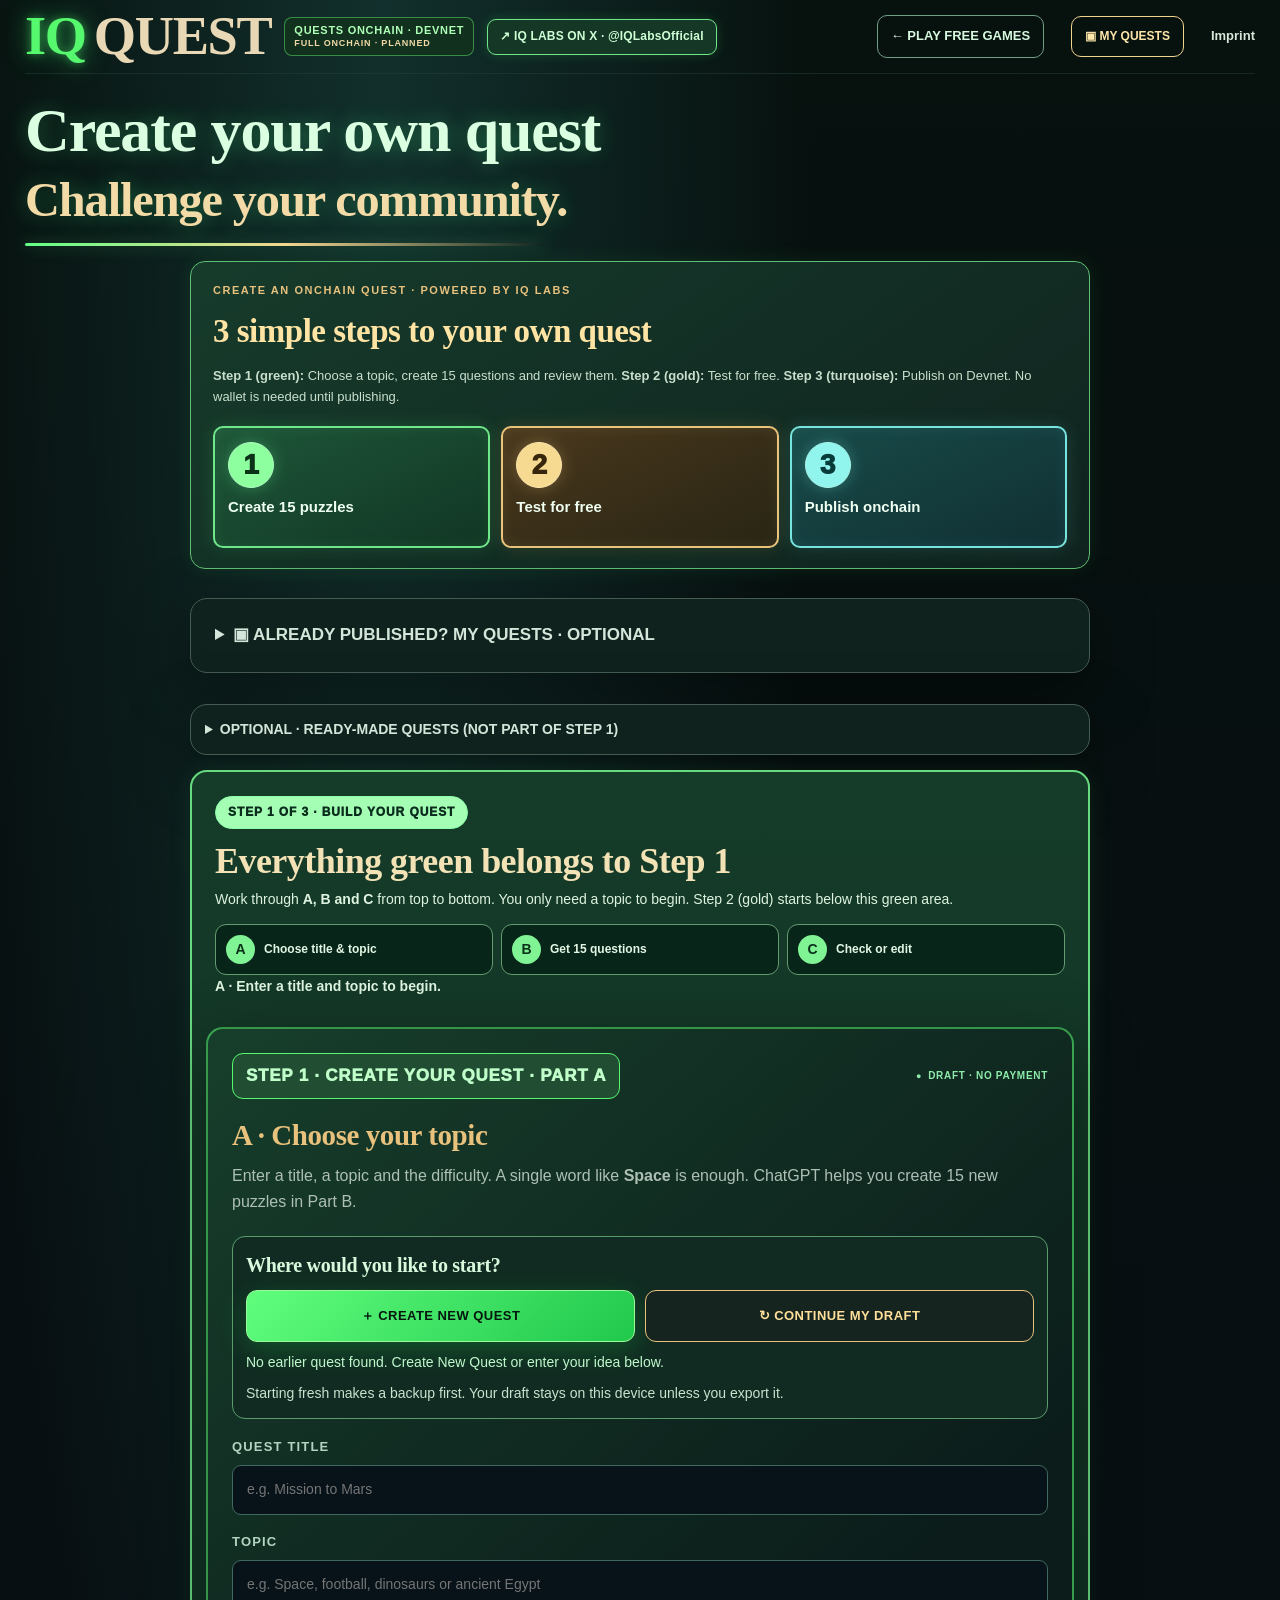
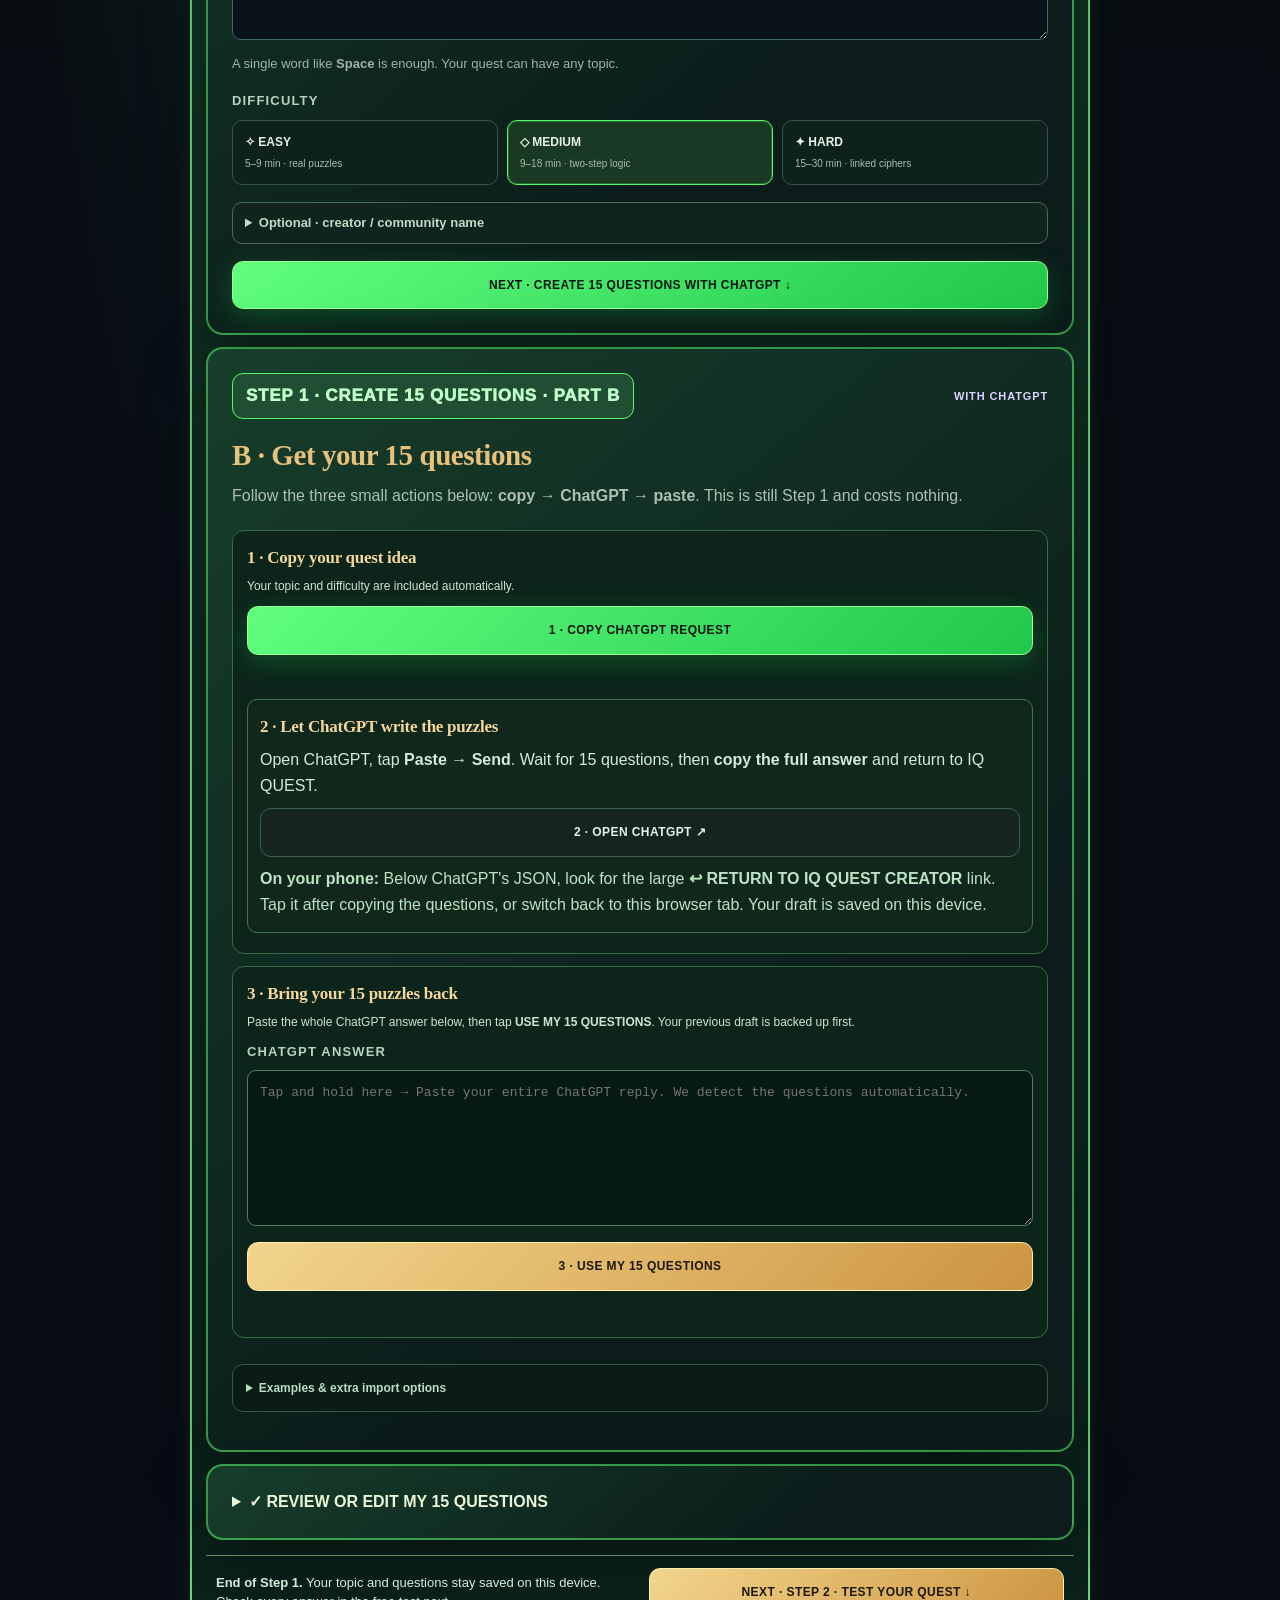
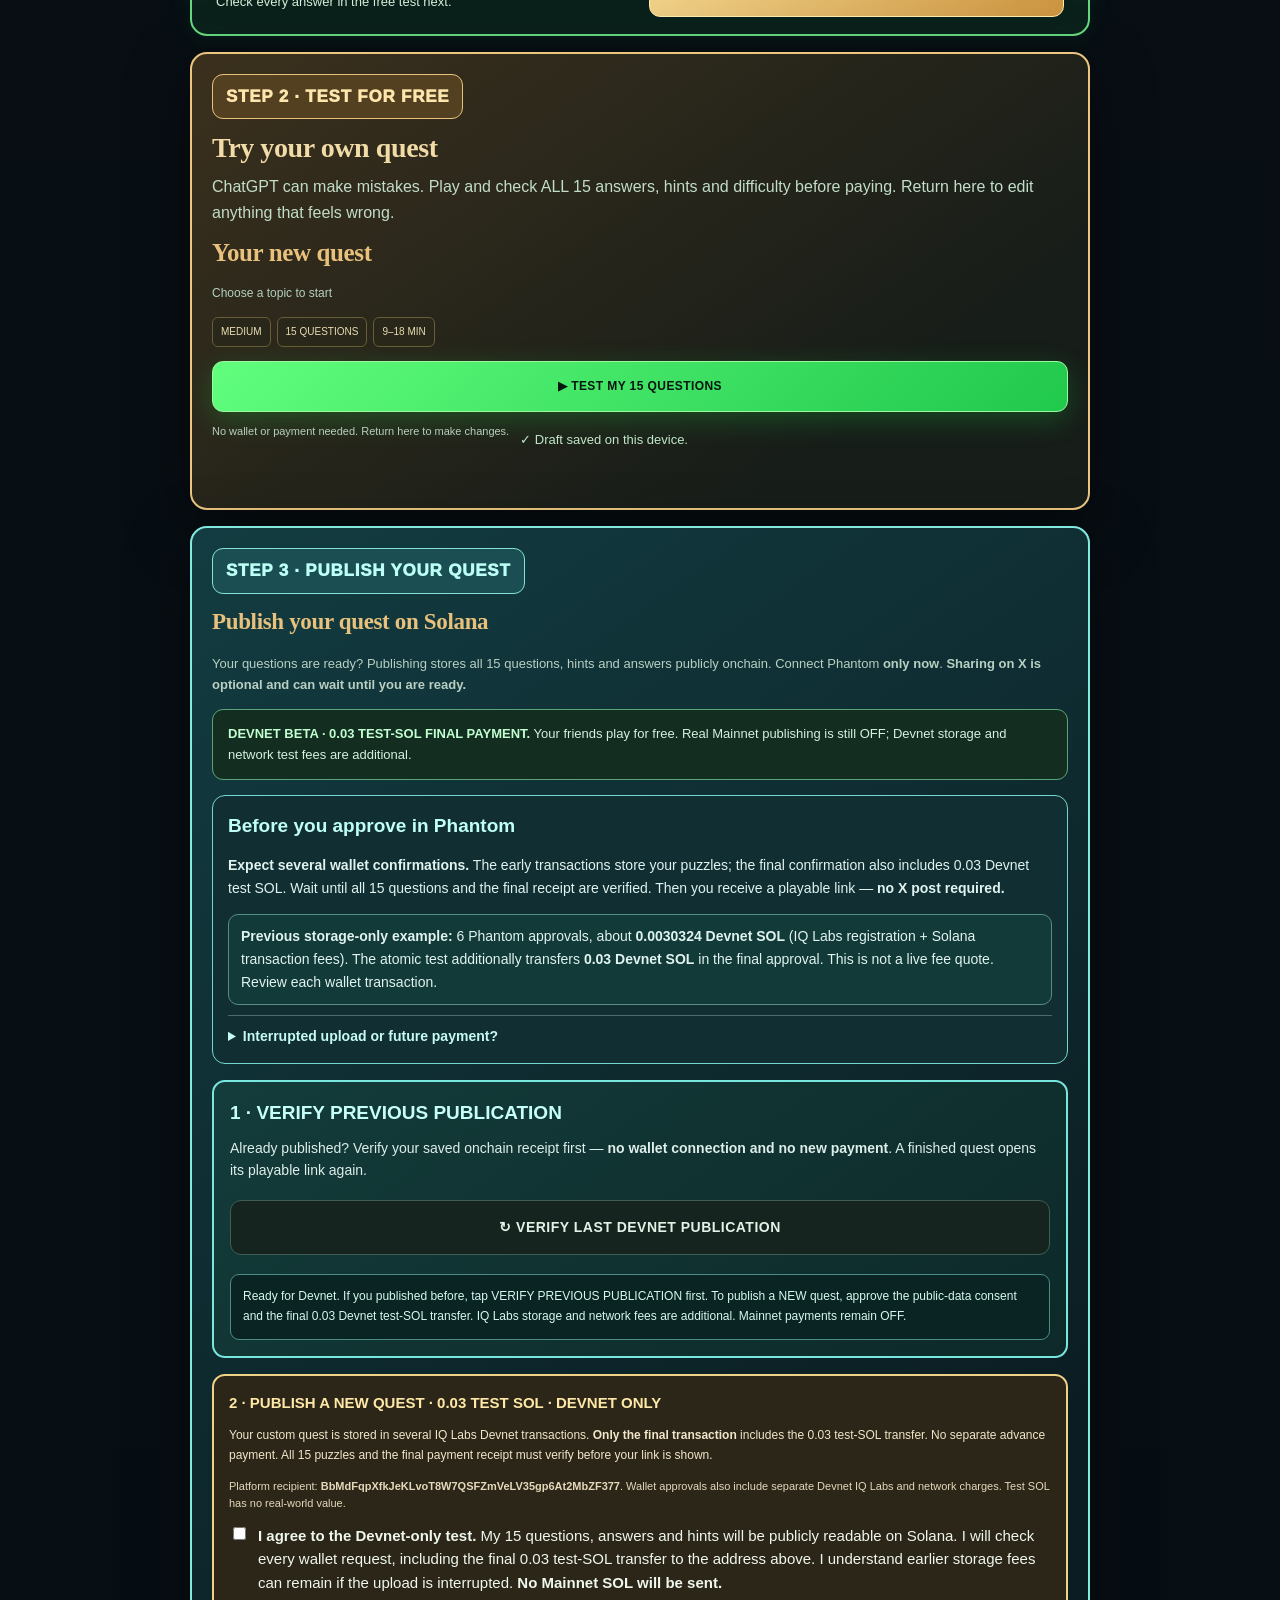
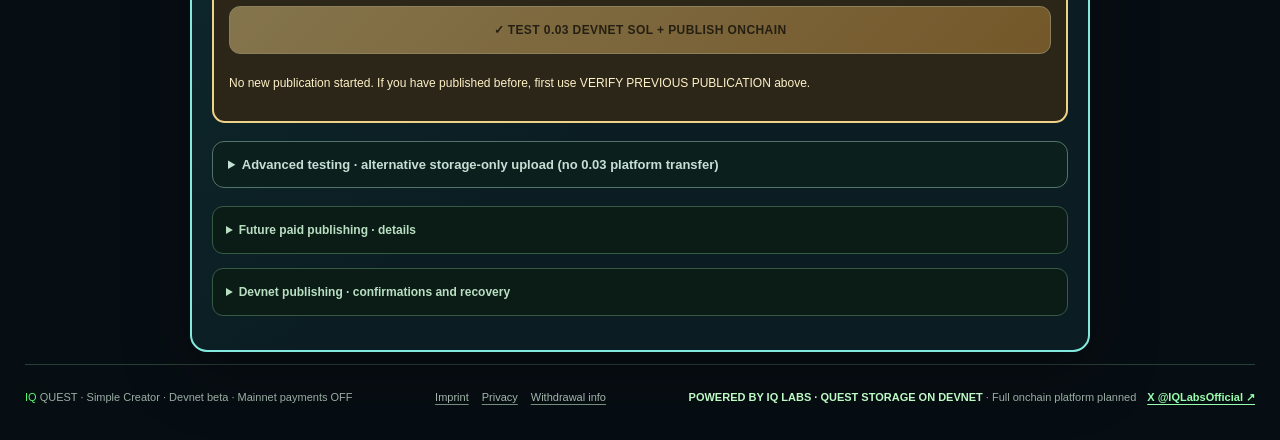
==== commit dfc9b844: "Add files via upload" ====
--- a/creator.html
+++ b/creator.html
@@ -537,6 +537,25 @@
 #devnet-advanced-testing{padding:13px 15px;margin:18px 0;border:1px solid #53736a;border-radius:12px;background:#0b201d}
 #devnet-advanced-testing>summary{cursor:pointer;color:#c6dfd4;font-size:13px;font-weight:850;line-height:1.5}
 #devnet-advanced-testing>p{font-size:12px;color:#bfd8cd;line-height:1.6}
+/* V5.61 · The full first creator step reads as one connected green area. */
+.creator-simple .creator-step-one{display:grid;gap:12px;border:2px solid #67da80;border-radius:17px;padding:14px;background:linear-gradient(180deg,#153b29 0%,#0b211b 100%);box-shadow:0 0 25px #49e87716;scroll-margin-top:14px}
+.creator-step-one-header{padding:10px 9px 5px}
+.creator-step-one-label{display:inline-block;border:1px solid #8cffaa;border-radius:100px;padding:6px 12px;color:#092c1c;background:#a4ffb4;font-size:12px;font-weight:950;letter-spacing:.075em}
+.creator-step-one-header h2{font-family:Georgia,serif;font-size:clamp(26px,5vw,36px);line-height:1.16;margin:12px 0 6px;color:#f2e2b5}
+.creator-step-one-header>p{font-size:14px;line-height:1.6;color:#def4e0;margin:0 0 13px}
+.creator-step-one-map{display:grid;grid-template-columns:repeat(3,minmax(0,1fr));gap:8px}
+.creator-step-one-map a{display:flex;align-items:center;gap:9px;padding:10px;background:#08251a;border:1px solid #659b70;border-radius:11px;color:#e2f6e4;font-size:12px;font-weight:850;line-height:1.35}
+.creator-step-one-map a b{display:grid;place-items:center;flex:0 0 29px;height:29px;border-radius:50%;background:#80f394;color:#0a311a;font-size:14px}
+.creator-step-one-map a:hover,.creator-step-one-map a:focus-visible{border-color:#a9ffb7;outline:2px solid #a9ffb7;outline-offset:1px}
+.creator-step-one-status{margin:12px 0 0;font-size:13px;line-height:1.5;color:#cefbd6;font-weight:800}
+.creator-step-one-status[data-ready="true"]{color:#c8ff9a}
+.creator-step-one-finish{display:flex;align-items:center;justify-content:space-between;gap:12px;flex-wrap:wrap;margin-top:3px;padding:12px 10px 3px;border-top:1px solid #608c68}
+.creator-step-one-finish p{color:#d5eedb;font-size:13px;line-height:1.5;margin:0;flex:1 1 220px}
+.creator-step-one-finish a{flex:1 1 215px;text-align:center;white-space:normal}
+.creator-step-one #create-quest,.creator-step-one #ai-builder,.creator-step-one #question-review{margin:0}
+.creator-simple #my-quests,.creator-simple .templates-collapsible{border-color:#455c52!important;background:#10221e!important}
+.creator-simple #my-quests>summary,.creator-simple .templates-collapsible>summary{color:#d4e6da}
+@media(max-width:740px){.creator-simple .creator-step-one{padding:10px;gap:10px}.creator-step-one-header{padding:9px 5px 2px}.creator-step-one-map{grid-template-columns:1fr}.creator-step-one-map a{min-height:42px;font-size:13px}.creator-step-one-finish a{width:100%}}
 </style></head>
 <body class="creator-simple" data-page="creator">
   <div class="site-shell">
@@ -581,11 +600,11 @@
           <div class="simple-journey" aria-label="Build your adventure in three steps">
             <div class="section-kicker">CREATE AN ONCHAIN QUEST · POWERED BY IQ LABS</div>
             <h2>3 simple steps to your own quest</h2>
-            <p>Give ChatGPT your topic, check the 15 puzzles, test for free, then publish. <strong>No wallet is needed until publishing.</strong> Only Devnet testing is available for now.</p>
+            <p><strong>Step 1 (green):</strong> Choose a topic, create 15 questions and review them. <strong>Step 2 (gold):</strong> Test for free. <strong>Step 3 (turquoise):</strong> Publish on Devnet. No wallet is needed until publishing.</p>
             <div class="flow-tiles"><a class="flow-tile" href="#create-quest"><b>1</b>Create 15 puzzles</a><a class="flow-tile" href="#preview-step"><b>2</b>Test for free</a><a class="flow-tile" href="#publish-card"><b>3</b>Publish onchain</a></div>
           </div>
           <details class="panel studio-panel my-quests-panel" id="my-quests">
-            <summary>▣ MY QUESTS · OPEN &amp; SHARE YOUR PUBLISHED GAMES</summary>
+            <summary>▣ ALREADY PUBLISHED? MY QUESTS · OPTIONAL</summary>
             <p class="my-quests-intro">Your published quests: <strong>PLAY</strong>, <strong>COPY LINK</strong>, or <strong>SHARE ON X</strong> with the game title, ready-made promotional text and game link. X uses the same general IQ QUEST puzzle banner for all games (subject to its link preview). Saved links stay on this device. To recover them on another phone, search your <strong>public creator-wallet address</strong> below. No wallet connection or payment is needed.</p>
             <span id="my-quests-count">0 SAVED QUESTS</span>
             <div id="my-quests-list" class="my-quests-list" aria-live="polite"></div>
@@ -606,7 +625,7 @@
             <p id="my-quests-status" role="status" aria-live="polite">Ready to look up published quests on Solana Devnet.</p>
           </details>
           <details class="panel studio-panel templates-collapsible" aria-labelledby="prepared-quests-heading">
-            <summary>OPTIONAL · START FROM A READY-MADE QUEST</summary>
+            <summary>OPTIONAL · READY-MADE QUESTS (NOT PART OF STEP 1)</summary>
             <div class="panel-topline"><span class="section-kicker">3 FREE · ONCHAIN · 15 PUZZLES EACH</span><span class="status-dot">ALL THREE VERIFIED ON DEVNET</span></div>
             <h2 id="prepared-quests-heading">Play Easy, Medium or Hard for free</h2>
             <p class="section-intro">All three versions have been stored and verified on <strong>IQ Labs Solana Devnet</strong>. Press the green button to play free. The gold buttons below only load an <strong>editable copy</strong> into your creator draft; publishing that copy would be a new onchain upload, so do not republish an unchanged game.</p>
@@ -622,23 +641,35 @@
                 <span class="quest-path-tag">QUEST 02 · MEDIUM · ALREADY ONCHAIN</span>
                 <h3>The Clockwork Observatory</h3>
                 <p>Star maps, gears, clock calculations and signals. <strong>Already published:</strong> players use the free link below. Load these questions only if you want to create a modified version.</p>
-                <a href="index.html?tx=3B2DJjR28V5HZpV2Tv4HKuMET2imBaYQFf4LxufBRF2oKVScHe5iyJfexn3wopscKJntyhFAd2PTNwxZbY6BzcfU&amp;network=devnet" class="btn btn-green">▶ PLAY PUBLISHED MEDIUM QUEST</a>
+                <a href="index.html?tx=5RKCzfFcEpmeJtMkhy1cGiHkhKKmgZCYszRCVzLD1eFLBydZKwbyaviQDETDhBi6QUoY6Z9YdkF7pqYeL2zW51As&amp;network=devnet" class="btn btn-green">▶ PLAY PUBLISHED MEDIUM QUEST</a>
                 <button type="button" id="load-clockwork" class="btn btn-gold">EDIT OBSERVATORY COPY</button>
               </article>
               <article class="quest-path-card create">
                 <span class="quest-path-tag">QUEST 03 · HARD · ALREADY ONCHAIN</span>
                 <h3>The Neon Cipher Vault</h3>
                 <p>Binary, Caesar codes, logic gates and a connected final lock. <strong>Already published:</strong> players need no wallet or new storage. Loading a copy is optional.</p>
-                <a href="index.html?tx=5TZS5svVvKLmAPnjrLeL9JbZtXMMriit8KpG8uSupvDAqGRDkjMV7jgtP6GZerzV4cZKJuusXApbfHA1ohRbgKAz&amp;network=devnet" class="btn btn-green">▶ PLAY PUBLISHED HARD QUEST</a>
+                <a href="index.html?tx=zLFqbHA88f1DnN2tzCZLkTcaNWa3YzERx6qxJdWZFxmjecPmsH5Cd131p2jGCfXyH1YGu6yqSLSoinwYRdrvykQ&amp;network=devnet" class="btn btn-green">▶ PLAY PUBLISHED HARD QUEST</a>
                 <button type="button" id="load-neon-vault" class="btn btn-gold">EDIT CIPHER COPY</button>
               </article>
             </div>
             <p class="tiny-note">Loading a preset saves an Undo backup. <strong>All three quests already work: do not publish the same questions again just to play them.</strong> The original older Hard Treasure version also remains on Devnet, but it is not part of the featured free three-game selection. Only a newly customized quest needs another publication; editing or loading does not connect a wallet.</p>
             <p id="prepared-quest-status" class="small-status" role="status" aria-live="polite">Choose one to load its questions into the editor.</p>
           </details>
+          <section class="creator-step-one" id="creator-step-one" aria-labelledby="creator-step-one-title">
+            <div class="creator-step-one-header">
+              <span class="creator-step-one-label">STEP 1 OF 3 · BUILD YOUR QUEST</span>
+              <h2 id="creator-step-one-title">Everything green belongs to Step 1</h2>
+              <p>Work through <strong>A, B and C</strong> from top to bottom. You only need a topic to begin. Step 2 (gold) starts below this green area.</p>
+              <nav class="creator-step-one-map" aria-label="Parts of Step 1">
+                <a href="#create-quest"><b>A</b> Choose title &amp; topic</a>
+                <a href="#ai-builder"><b>B</b> Get 15 questions</a>
+                <a href="#question-review"><b>C</b> Check or edit</a>
+              </nav>
+              <p id="creator-step-one-status" class="creator-step-one-status" role="status" aria-live="polite">Start with A: enter your quest title and topic.</p>
+            </div>
           <div class="panel studio-panel" id="create-quest">
-            <div class="panel-topline"><span class="section-kicker">STEP 1 · CREATE YOUR QUEST</span><span class="status-dot">DRAFT · NO PAYMENT</span></div>
-            <h2>What is your quest about?</h2><p class="section-intro">Just choose a title, a topic and the difficulty. ChatGPT helps you create 15 new puzzles below.</p>
+            <div class="panel-topline"><span class="section-kicker">STEP 1 · CREATE YOUR QUEST · PART A</span><span class="status-dot">DRAFT · NO PAYMENT</span></div>
+            <h2>A · Choose your topic</h2><p class="section-intro">Enter a title, a topic and the difficulty. A single word like <strong>Space</strong> is enough. ChatGPT helps you create 15 new puzzles in Part B.</p>
             <div class="creator-start-choice" role="group" aria-label="Start a new quest or continue your saved draft">
               <h3>Where would you like to start?</h3>
               <div class="creator-start-buttons"><button type="button" id="reset-quest-draft" class="btn btn-green">＋ CREATE NEW QUEST</button><button type="button" id="creator-resume-draft" class="btn btn-outline">↻ CONTINUE MY DRAFT</button></div>
@@ -652,9 +683,9 @@
             <a href="#ai-builder" class="btn btn-green creator-continue">NEXT · CREATE 15 QUESTIONS WITH CHATGPT ↓</a>
           </div>
           <div class="panel studio-panel ai-panel" id="ai-builder">
-            <div class="panel-topline"><span class="section-kicker">STEP 1 · CREATE 15 QUESTIONS</span><span class="ai-glow">WITH CHATGPT</span></div>
-            <h2>Create your 15 puzzles</h2>
-            <p class="section-intro">No technical knowledge needed. Copy the prepared request, let ChatGPT write the puzzles, then paste the answer here. <strong>Creating costs nothing.</strong></p>
+            <div class="panel-topline"><span class="section-kicker">STEP 1 · CREATE 15 QUESTIONS · PART B</span><span class="ai-glow">WITH CHATGPT</span></div>
+            <h2>B · Get your 15 questions</h2>
+            <p class="section-intro">Follow the three small actions below: <strong>copy → ChatGPT → paste</strong>. This is still Step 1 and costs nothing.</p>
             <div class="ai-simplified">
               <div class="ai-simple-step">
                 <h3>1 · Copy your quest idea</h3>
@@ -679,13 +710,19 @@
                 <p class="tiny-note"><strong>Important:</strong> LOAD EXAMPLE puts editable questions into <em>your draft</em>; it does not give you a separate onchain publication. To play or share the <a href="index.html?tx=42M6zsouCMcFqektRzp7D19vbc6mM3RYmjA2UHJzeSZmgFKXDftL6i9KbM1RK47NXyLLTvFKcMHpa7na8wHC46ms&amp;network=devnet" style="color:#a6ffb7;text-decoration:underline">example already on Devnet</a>, no upload or wallet is required. Publishing a new copy under your wallet would require new approvals and fees.</p>
                 <div class="stack-buttons"><button type="button" id="paste-ai" class="btn btn-outline">PASTE FROM CLIPBOARD</button><button type="button" id="import-ai" class="btn btn-outline">FILL FROM TEXT BOX</button></div>
                 <div class="stack-buttons"><button type="button" id="check-ai-json" class="btn btn-outline">CHECK 15 QUESTIONS FIRST</button><button type="button" id="review-with-chatgpt" class="btn btn-outline">IMPROVE DIFFICULTY</button></div>
-                <label class="btn btn-outline import-file-label" for="upload-ai-json">↑ CHOOSE TEXT FILE<input id="upload-ai-json" type="file" accept=".json,.txt,application/json,text/plain" aria-label="Load ChatGPT text file"></label>
+                <label class="btn btn-outline import-file-label" for="upload-ai-json">↑ CHOOSE JSON FILE · IMPORT NOW<input id="upload-ai-json" type="file" accept=".json,.txt,application/json,text/plain" aria-label="Choose and automatically import a complete quest JSON file"></label>
+                <p class="tiny-note">Selecting a JSON file automatically imports all 15 puzzles with its own title and difficulty. Your previous draft is backed up for Undo. No payment or onchain storage happens here.</p>
                 <div class="ai-howto"><h3>Idea to try</h3><div class="example-text" id="theme-example">An ancient jungle temple. Create 15 clever puzzles using secret symbols, hidden codes and mysterious doors. Medium difficulty. The last puzzle must combine earlier clues.</div><button type="button" id="use-theme-example" class="btn btn-outline">USE THIS IDEA</button></div>
               </details>
             </div>
             <div class="prompt-fallback hidden" id="prompt-fallback"><label for="manual-ai-prompt">If your browser couldn't copy the task, select and copy this text manually:</label><textarea id="manual-ai-prompt" rows="6" readonly></textarea><button type="button" id="select-ai-prompt" class="btn btn-outline">SELECT TASK TEXT</button></div>
           </div>
-          <details class="panel studio-panel creator-review" id="question-review"><summary>✓ REVIEW OR EDIT MY 15 QUESTIONS</summary><div class="panel-topline"><span class="section-kicker">STEP 1 · CHECK YOUR PUZZLES</span><span id="editor-count" class="status-dot">15 QUESTIONS</span></div><h2>Review questions &amp; answers</h2><p class="section-intro">Open each of the 15 questions and check the answer and hint. If you change the difficulty, ask ChatGPT to create new puzzles for that level.</p><div class="editor-layout"><div class="level-selector" id="level-selector" aria-label="Choose a question"></div><div class="level-fields"><div class="form-group"><label for="level-title">Question title</label><input id="level-title" maxlength="100"></div><div class="form-group"><label for="level-question">Question · include every clue here</label><textarea id="level-question" rows="4" maxlength="600"></textarea></div><div class="form-group"><label for="level-hint">Hint <span class="muted">(adds +1 minute for the player)</span></label><textarea id="level-hint" rows="2" maxlength="400"></textarea></div><div class="form-group"><label for="level-answer">Answer <span class="muted">(separate alternatives with |)</span></label><input id="level-answer" maxlength="180" spellcheck="false" placeholder="e.g. compass | a compass"></div><div class="tiny-note">Questions, hints and answers are public when published onchain. Never use secret or prize-safe answers.</div></div></div></details>
+          <details class="panel studio-panel creator-review" id="question-review"><summary>✓ REVIEW OR EDIT MY 15 QUESTIONS</summary><div class="panel-topline"><span class="section-kicker">STEP 1 · CHECK YOUR PUZZLES · PART C</span><span id="editor-count" class="status-dot">15 QUESTIONS</span></div><h2>Review questions &amp; answers</h2><p class="section-intro">Open each of the 15 questions and check the answer and hint. If you change the difficulty, ask ChatGPT to create new puzzles for that level.</p><div class="editor-layout"><div class="level-selector" id="level-selector" aria-label="Choose a question"></div><div class="level-fields"><div class="form-group"><label for="level-title">Question title</label><input id="level-title" maxlength="100"></div><div class="form-group"><label for="level-question">Question · include every clue here</label><textarea id="level-question" rows="4" maxlength="600"></textarea></div><div class="form-group"><label for="level-hint">Hint <span class="muted">(adds +1 minute for the player)</span></label><textarea id="level-hint" rows="2" maxlength="400"></textarea></div><div class="form-group"><label for="level-answer">Answer <span class="muted">(separate alternatives with |)</span></label><input id="level-answer" maxlength="180" spellcheck="false" placeholder="e.g. compass | a compass"></div><div class="tiny-note">Questions, hints and answers are public when published onchain. Never use secret or prize-safe answers.</div></div></div></details>
+            <div class="creator-step-one-finish">
+              <p><strong>End of Step 1.</strong> Your topic and questions stay saved on this device. Check every answer in the free test next.</p>
+              <a href="#preview-step" class="btn btn-gold">NEXT · STEP 2 · TEST YOUR QUEST ↓</a>
+            </div>
+          </section>
         </div>
         <aside class="studio-aside"><div class="panel preview-panel" id="preview-step"><div class="section-kicker">STEP 2 · TEST FOR FREE</div><h3 class="creator-stage-title">Try your own quest</h3><p class="creator-stage-note">ChatGPT can make mistakes. Play and check ALL 15 answers, hints and difficulty before paying. Return here to edit anything that feels wrong.</p><div class="preview-image" role="img" aria-label="Ancient temple ruins in jungle mist"></div><div class="preview-body"><div class="preview-brand">IQ QUEST</div><h3 id="preview-title">Your new quest</h3><p id="preview-theme">Your topic will appear here.</p><div class="preview-tags"><span id="preview-difficulty">MEDIUM</span><span id="preview-count">15 QUESTIONS</span><span id="preview-duration">9–18 MIN</span></div><div class="stack-buttons"><button type="button" id="preview-game" class="btn btn-green">▶ TEST MY 15 QUESTIONS</button><span class="preview-help-text">No wallet or payment needed. Return here to make changes.</span><span class="draft-autosave-message">✓ Draft saved on this device.</span></div><div id="draft-status" class="small-status" role="status" aria-live="polite"></div></div></div>
           <div class="panel publish-panel" id="publish-card">
@@ -1100,7 +1137,7 @@
 function renderSelector(){const root=$('level-selector');root.replaceChildren();quest.levels.forEach((l,i)=>{const b=document.createElement('button');b.type='button';b.textContent=`${String(i+1).padStart(2,'0')} · ${l.title||'Untitled'}`;b.className=i===current?'active':'';b.setAttribute('aria-current',i===current?'true':'false');b.addEventListener('click',()=>{current=i;renderSelector();renderFields();});root.append(b);});}
 function renderFields(){const l=quest.levels[current];for(const [id,key] of [['level-title','title'],['level-question','q'],['level-hint','h'],['level-answer','a']]){$(id).value=l[key]||'';}}
 function updateLevel(){const level=quest.levels[current];for(const [id,key] of [['level-title','title'],['level-question','q'],['level-hint','h'],['level-answer','a']]){level[key]=$(id).value;}renderSelector();refreshPreview();queueSave();}
-function refreshPreview(){const draft=safeDraft();$('preview-title').textContent=draft.title||'Your new quest';$('preview-theme').textContent=draft.theme||'Choose a topic to start';$('preview-difficulty').textContent=draft.difficulty.toUpperCase();$('preview-count').textContent=draft.levels.length+' QUESTIONS';$('preview-duration').textContent=times[draft.difficulty]||times.Medium;updateFeeEstimate();}
+function refreshPreview(){const draft=safeDraft();$('preview-title').textContent=draft.title||'Your new quest';$('preview-theme').textContent=draft.theme||'Choose a topic to start';$('preview-difficulty').textContent=draft.difficulty.toUpperCase();$('preview-count').textContent=draft.levels.length+' QUESTIONS';$('preview-duration').textContent=times[draft.difficulty]||times.Medium;const progress=$('creator-step-one-status');if(progress){const count=draft.levels.filter(l=>l.title.trim()&&l.q.trim()&&l.h.trim()&&l.a.trim()).length;const hasIdea=!!draft.title&&!!draft.theme;progress.dataset.ready=String(hasIdea&&count===15);progress.textContent=!hasIdea?'A · Enter a title and topic to begin.':count<15?`B · ${count}/15 questions ready. Use ChatGPT to fill the rest.`:'✓ 15 questions entered. C · Review them, then test in Step 2.';}updateFeeEstimate();}
 function loadData(data,announce=true){quest=clone(IQQuest.validate(data));$('quest-name').value=quest.title;$('community-name').value=quest.creator;$('quest-theme').value=quest.theme;current=0;count=15;difficultySelect(quest.difficulty);$('editor-count').textContent='15 QUESTIONS';renderSelector();renderFields();refreshPreview();saveSilent();if(announce)status('import-status',`${count} questions loaded. Review answers and hints before sharing.`);}
 function loadIncompleteDraft(data){
  if(!data||!Array.isArray(data.levels)||data.levels.length!==15)throw Error('Draft must contain 15 question slots.');
@@ -1232,7 +1269,7 @@
 }
 
 let importUndo=null;
-function importResponse(){
+function importResponse(options={}){
  try{
   const text=$('chatgpt-json').value;
   const existing=safeDraft();
@@ -1241,7 +1278,11 @@
   // In that case the complete imported JSON must restore the quest metadata.
   // Ordinary same-editor imports continue keeping the current editor settings.
   const returnedFromChatGPT=new URLSearchParams(location.search).get('from')==='chatgpt';
-  const data=returnedFromChatGPT?parsed:{...parsed,title:$('quest-name').value.trim()||parsed.title,creator:$('community-name').value.trim()||parsed.creator,theme:$('quest-theme').value.trim()||parsed.theme,difficulty:existing.difficulty};
+  // A selected JSON file represents a complete, named quest. Its difficulty and
+  // title must replace the previous draft, or an Easy/Hard pack appears to load
+  // as the earlier difficulty and cannot be reviewed reliably.
+  const importingCompleteFile=options?.fromFile===true;
+  const data=(returnedFromChatGPT||importingCompleteFile)?parsed:{...parsed,title:$('quest-name').value.trim()||parsed.title,creator:$('community-name').value.trim()||parsed.creator,theme:$('quest-theme').value.trim()||parsed.theme,difficulty:existing.difficulty};
   // The user requested a one-tap import. The full previous draft is backed up for Undo before replacing anything.
   importUndo=clone(existing);
   try{localStorage.setItem(IMPORT_BACKUP_KEY,JSON.stringify(existing));}catch(e){console.warn('Import backup could not be persisted',e)}
@@ -1250,9 +1291,10 @@
   $('chatgpt-json').value='';
   $('undo-ai-import').classList.remove('hidden');
   $('editor-count').textContent='✓ 15 AI QUESTIONS IMPORTED';
-  status('import-status','✓ IMPORTED 15 QUESTIONS — NOT YET VERIFIED FOR CORRECTNESS. '+(IQQuest.importNotice?IQQuest.importNotice+' ':'')+'Review every answer and hint, then use STEP 2 · TEST FOR FREE before any publication. Your earlier draft was backed up.');
+  status('import-status','✓ IMPORTED '+data.title+' · '+data.difficulty.toUpperCase()+' · 15 QUESTIONS — NOT YET VERIFIED FOR CORRECTNESS. '+(IQQuest.importNotice?IQQuest.importNotice+' ':'')+'Review every answer and hint, then use STEP 2 · TEST FOR FREE before any publication. Your earlier draft was backed up.');
   document.getElementById('level-question').closest('.studio-panel').scrollIntoView({behavior:'smooth',block:'start'});
- }catch(e){status('import-status','Could not import yet. Check that ChatGPT finished all 15 questions and copy its complete answer. Your previous questions were not changed. Details: '+String(e?.message||e),true);}
+  return true;
+ }catch(e){status('import-status','Could not import yet. Check that the selected file or ChatGPT answer contains all 15 questions. Your previous questions were not changed. Details: '+String(e?.message||e),true);return false;}
 }
 async function pasteAi(){try{
  if(!navigator.clipboard?.readText)throw Error('Clipboard read is unsupported on this browser');
@@ -1265,7 +1307,9 @@
  const file=event.target.files?.[0];if(!file)return;
  try{if(file.size>400000)throw Error('File is too large. Choose a JSON text file under 400 KB.');
  $('chatgpt-json').value=await file.text();
- status('import-status','✓ Loaded '+file.name+'. Now tap USE MY 15 QUESTIONS.');
+ // Loading a prepared pack is one action: validate it, preserve the previous
+ // draft for Undo, and import all metadata and 15 levels immediately.
+ importResponse({fromFile:true});
  }catch(e){status('import-status','Could not load the JSON file: '+String(e?.message||e),true);}finally{event.target.value='';}
 }
 function undoAiImport(){
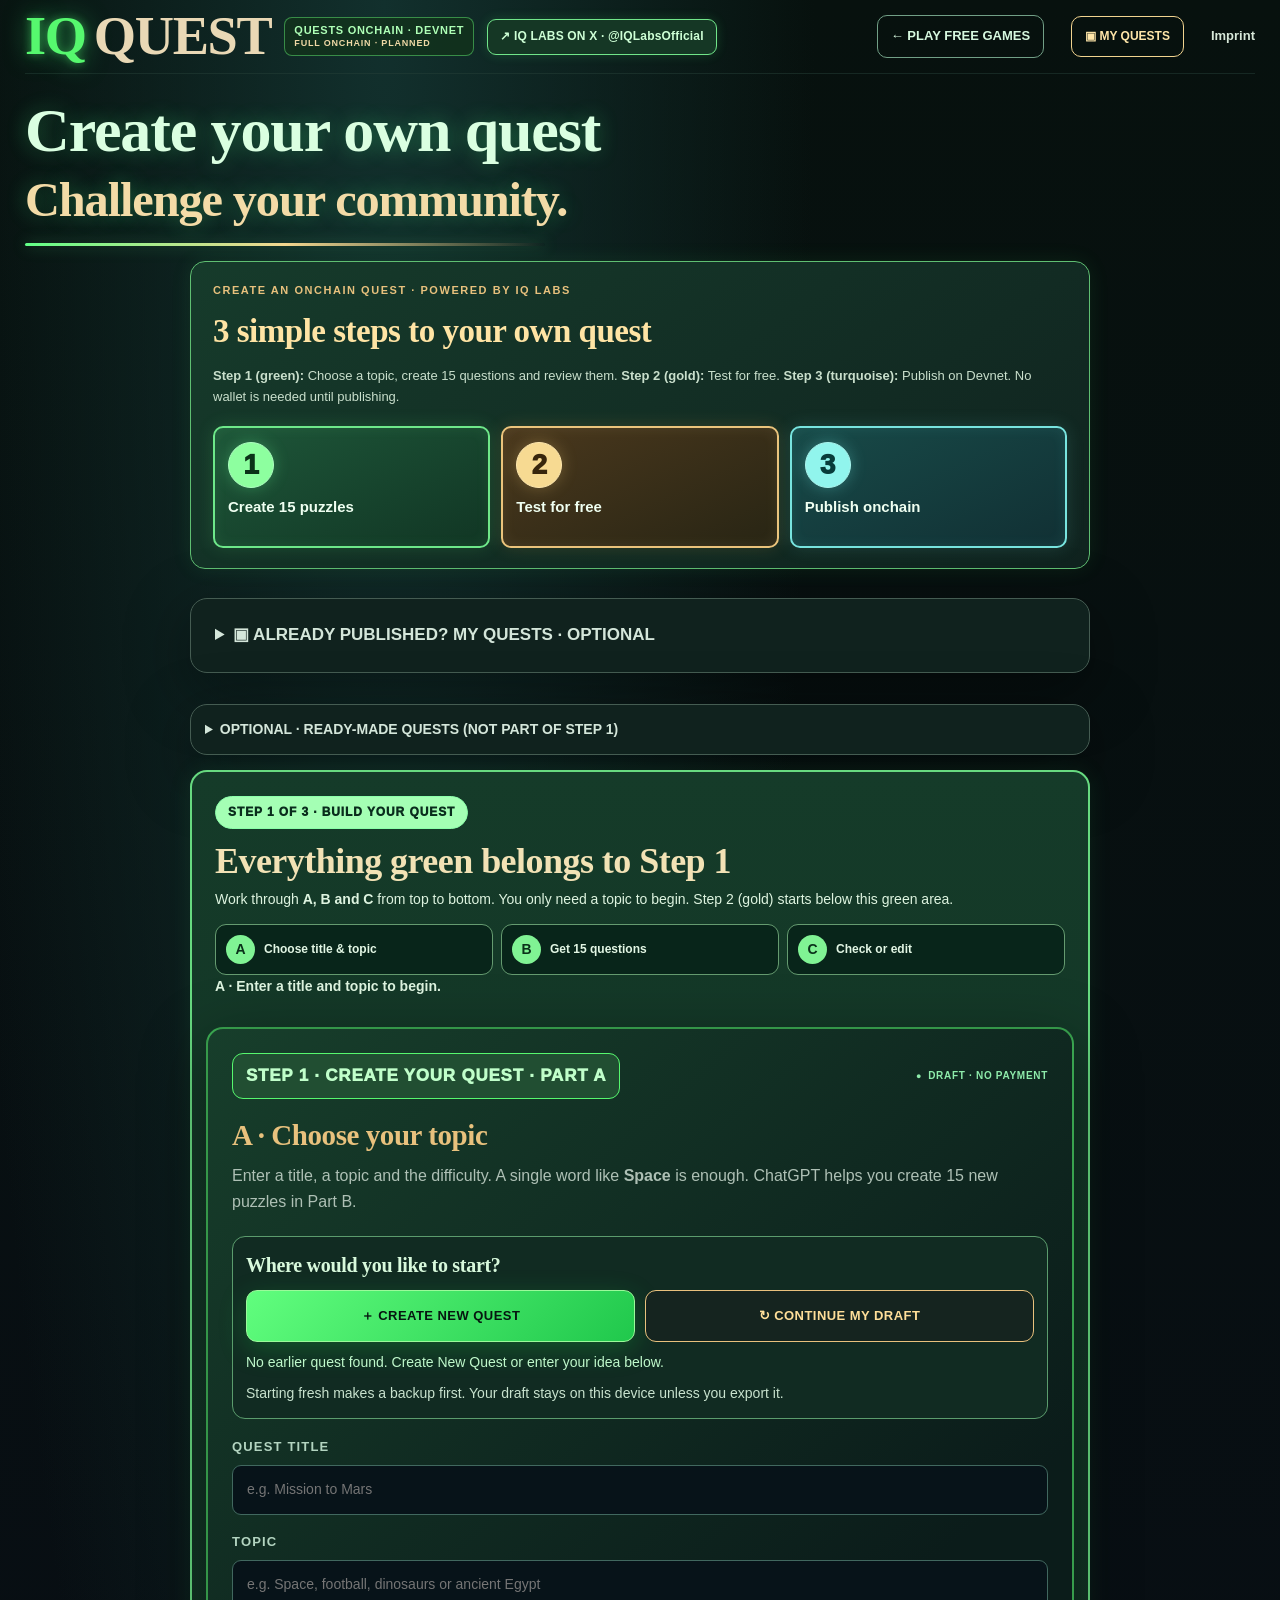
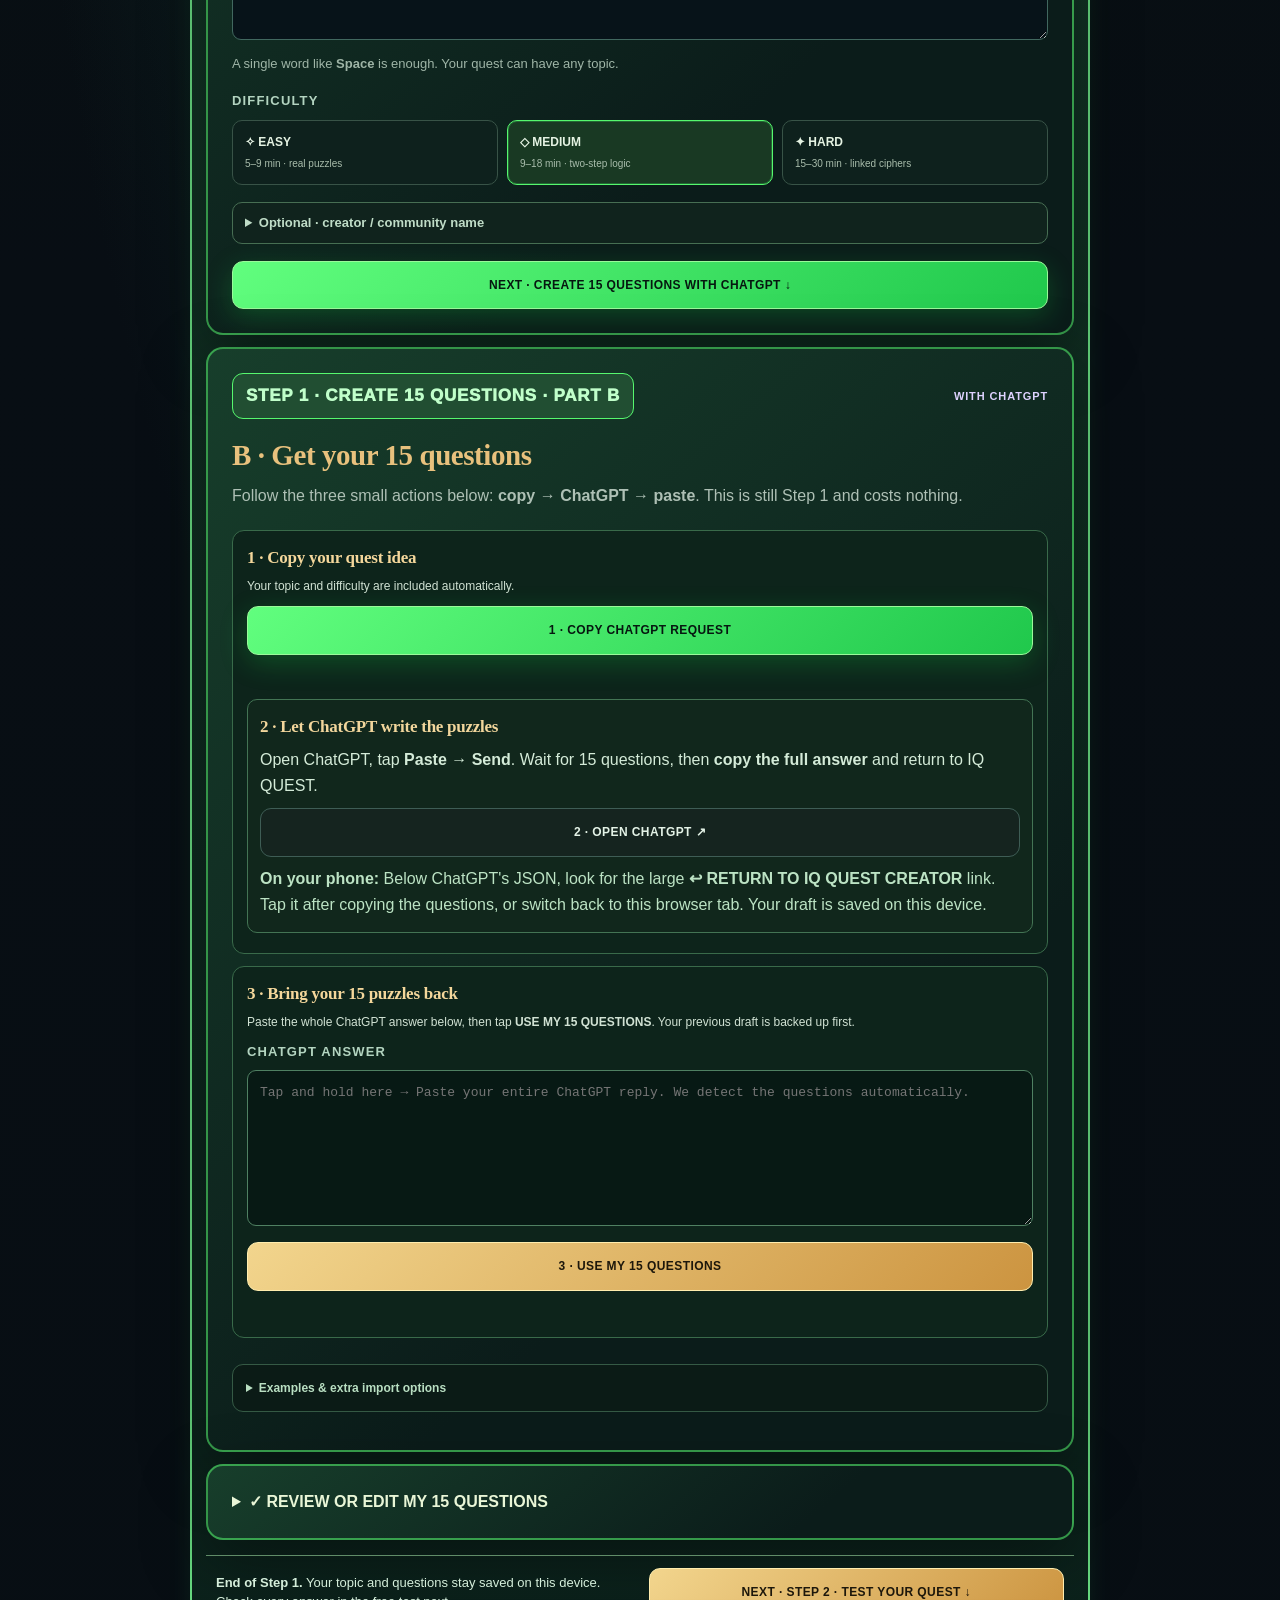
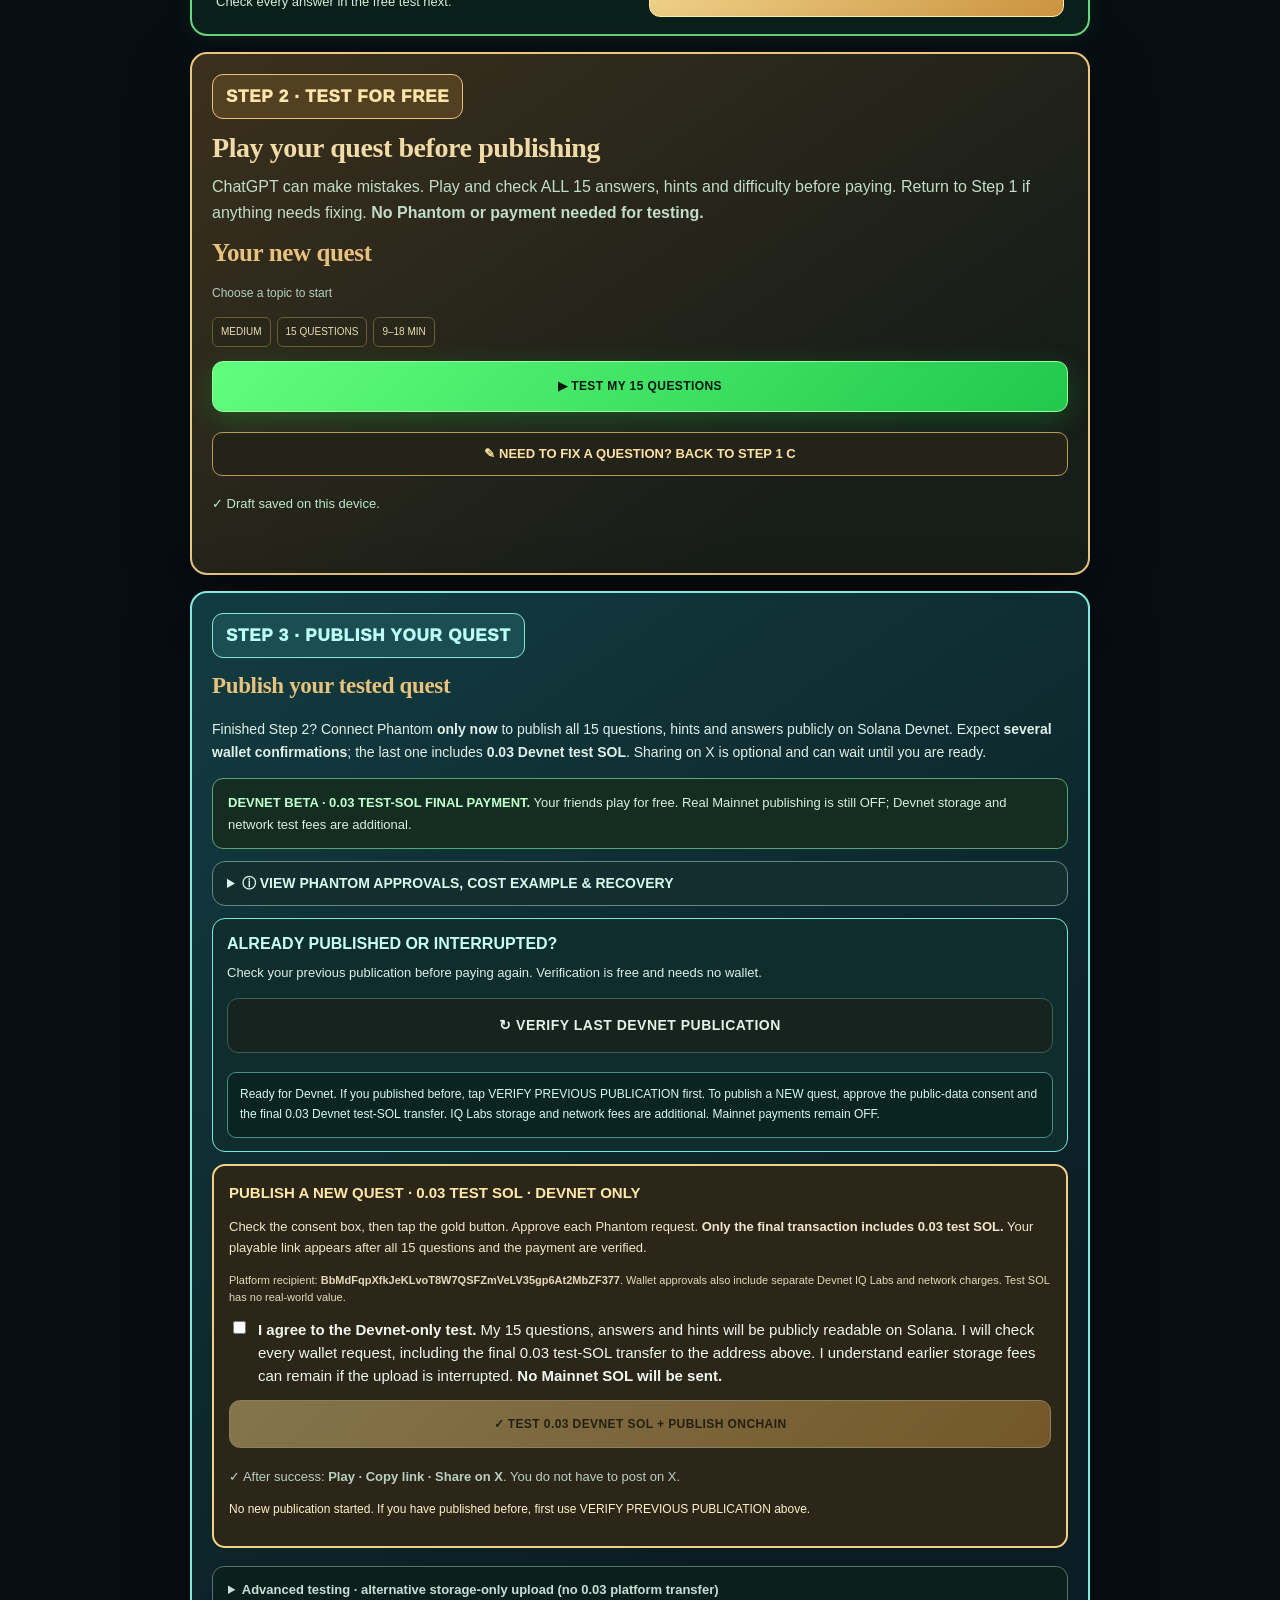
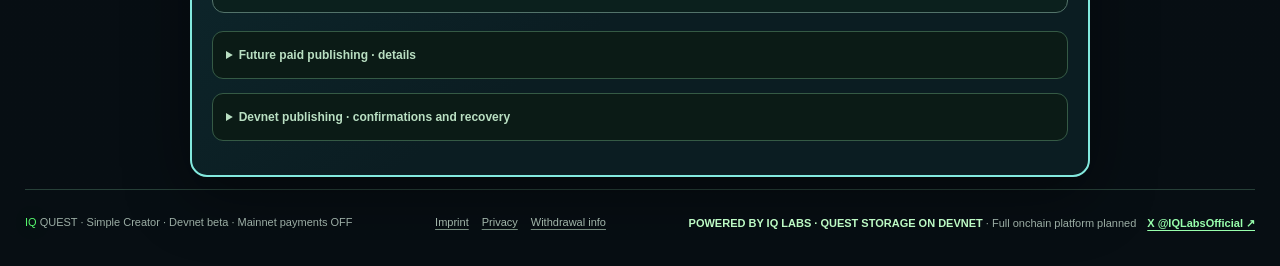
==== commit a25e7bd8: "Add files via upload" ====
--- a/creator.html
+++ b/creator.html
@@ -550,6 +550,20 @@
 .creator-step-one-status{margin:12px 0 0;font-size:13px;line-height:1.5;color:#cefbd6;font-weight:800}
 .creator-step-one-status[data-ready="true"]{color:#c8ff9a}
 .creator-step-one-finish{display:flex;align-items:center;justify-content:space-between;gap:12px;flex-wrap:wrap;margin-top:3px;padding:12px 10px 3px;border-top:1px solid #608c68}
+/* V5.62 · Clear test → publish flow. Keep payment and recovery logic unchanged. */
+.creator-simple #preview-step .preview-edit-link{display:flex;align-items:center;justify-content:center;width:100%;padding:12px 15px;margin-top:9px;border-radius:10px;border:1px solid #bc9652;background:#24231a;color:#ffe1a2;font-size:13px;font-weight:850;text-decoration:none;text-align:center;line-height:1.4}
+.creator-simple #preview-step .preview-edit-link:hover,.creator-simple #preview-step .preview-edit-link:focus-visible{border-color:#ffe8ae;outline:2px solid #ffe8ae;outline-offset:2px}
+.creator-simple #preview-step .preview-help-text{font-size:13px;line-height:1.5;color:#f9e4bd}
+.creator-simple #publish-card .creator-publish-safety{margin:12px 0;padding:11px 14px;background:#142d2e;border:1px solid #638a83}
+.creator-simple #publish-card .creator-publish-safety>summary{cursor:pointer;color:#d7f8ed;font-size:14px;line-height:1.5;font-weight:900}
+.creator-simple #publish-card .creator-publish-safety[open]>summary{margin-bottom:11px;padding-bottom:10px;border-bottom:1px solid #638a83}
+.creator-simple #publish-card .creator-publish-safety h4{font-size:17px;margin-top:0}
+.creator-simple #publish-card #devnet-preverify{padding:13px 14px;margin:11px 0;background:#102d2e;border-width:1px}
+.creator-simple #publish-card #devnet-preverify h4{font-size:16px;margin-bottom:6px}
+.creator-simple #publish-card #devnet-preverify>p{font-size:13px;line-height:1.5;margin-bottom:9px}
+.creator-simple #publish-card #atomic-devnet-card{margin-top:12px!important}
+.creator-publish-intro{font-size:14px!important;line-height:1.6;color:#e0f1eb!important}
+.creator-publish-final-note{margin:10px 0 0;color:#d7fff4;font-size:13px;line-height:1.5}
 .creator-step-one-finish p{color:#d5eedb;font-size:13px;line-height:1.5;margin:0;flex:1 1 220px}
 .creator-step-one-finish a{flex:1 1 215px;text-align:center;white-space:normal}
 .creator-step-one #create-quest,.creator-step-one #ai-builder,.creator-step-one #question-review{margin:0}
@@ -724,13 +738,14 @@
             </div>
           </section>
         </div>
-        <aside class="studio-aside"><div class="panel preview-panel" id="preview-step"><div class="section-kicker">STEP 2 · TEST FOR FREE</div><h3 class="creator-stage-title">Try your own quest</h3><p class="creator-stage-note">ChatGPT can make mistakes. Play and check ALL 15 answers, hints and difficulty before paying. Return here to edit anything that feels wrong.</p><div class="preview-image" role="img" aria-label="Ancient temple ruins in jungle mist"></div><div class="preview-body"><div class="preview-brand">IQ QUEST</div><h3 id="preview-title">Your new quest</h3><p id="preview-theme">Your topic will appear here.</p><div class="preview-tags"><span id="preview-difficulty">MEDIUM</span><span id="preview-count">15 QUESTIONS</span><span id="preview-duration">9–18 MIN</span></div><div class="stack-buttons"><button type="button" id="preview-game" class="btn btn-green">▶ TEST MY 15 QUESTIONS</button><span class="preview-help-text">No wallet or payment needed. Return here to make changes.</span><span class="draft-autosave-message">✓ Draft saved on this device.</span></div><div id="draft-status" class="small-status" role="status" aria-live="polite"></div></div></div>
+        <aside class="studio-aside"><div class="panel preview-panel" id="preview-step"><div class="section-kicker">STEP 2 · TEST FOR FREE</div><h3 class="creator-stage-title">Play your quest before publishing</h3><p class="creator-stage-note">ChatGPT can make mistakes. Play and check ALL 15 answers, hints and difficulty before paying. Return to Step 1 if anything needs fixing. <strong>No Phantom or payment needed for testing.</strong></p><div class="preview-image" role="img" aria-label="Ancient temple ruins in jungle mist"></div><div class="preview-body"><div class="preview-brand">IQ QUEST</div><h3 id="preview-title">Your new quest</h3><p id="preview-theme">Your topic will appear here.</p><div class="preview-tags"><span id="preview-difficulty">MEDIUM</span><span id="preview-count">15 QUESTIONS</span><span id="preview-duration">9–18 MIN</span></div><div class="stack-buttons"><button type="button" id="preview-game" class="btn btn-green">▶ TEST MY 15 QUESTIONS</button><a id="preview-edit-questions" class="preview-edit-link" href="#question-review">✎ NEED TO FIX A QUESTION? BACK TO STEP 1 C</a><span class="draft-autosave-message">✓ Draft saved on this device.</span></div><div id="draft-status" class="small-status" role="status" aria-live="polite"></div></div></div>
           <div class="panel publish-panel" id="publish-card">
             <div class="section-kicker">STEP 3 · PUBLISH YOUR QUEST</div>
-            <h3>Publish your quest on Solana</h3>
-            <p>Your questions are ready? Publishing stores all 15 questions, hints and answers publicly onchain. Connect Phantom <strong>only now</strong>. <strong>Sharing on X is optional and can wait until you are ready.</strong></p>
+            <h3>Publish your tested quest</h3>
+            <p class="creator-publish-intro">Finished Step 2? Connect Phantom <strong>only now</strong> to publish all 15 questions, hints and answers publicly on Solana Devnet. Expect <strong>several wallet confirmations</strong>; the last one includes <strong>0.03 Devnet test SOL</strong>. Sharing on X is optional and can wait until you are ready.</p>
             <div class="creator-publish-simple-summary"><strong>DEVNET BETA · 0.03 TEST-SOL FINAL PAYMENT.</strong> Your friends play for free. Real Mainnet publishing is still OFF; Devnet storage and network test fees are additional.</div>
-            <section class="creator-publish-safety" aria-label="Devnet publication steps, fees and payment protection">
+            <details class="creator-publish-safety" aria-label="Devnet publication steps, fees and payment protection">
+              <summary>ⓘ VIEW PHANTOM APPROVALS, COST EXAMPLE &amp; RECOVERY</summary>
               <h4>Before you approve in Phantom</h4>
               <p><strong>Expect several wallet confirmations.</strong> The early transactions store your puzzles; the final confirmation also includes 0.03 Devnet test SOL. Wait until all 15 questions and the final receipt are verified. Then you receive a playable link — <strong>no X post required.</strong></p>
               <p class="publish-cost-line"><strong>Previous storage-only example:</strong> 6 Phantom approvals, about <strong>0.0030324 Devnet SOL</strong> (IQ Labs registration + Solana transaction fees). The atomic test additionally transfers <strong>0.03 Devnet SOL</strong> in the final approval. This is not a live fee quote. Review each wallet transaction.</p>
@@ -738,19 +753,20 @@
                 <p><strong>Interrupted?</strong> Return with the same wallet and unchanged quest. The app checks saved onchain transactions before asking for the next approval. If a transaction is uncertain, repeat signing is blocked. Check Phantom/Explorer; never make another platform payment just to resume.</p>
                 <p><strong>Devnet 0.03 test SOL:</strong> The final IQ Labs registration and test payment are bundled in one transaction. If the final transaction fails, its platform transfer is reversed; network fees and earlier storage costs may remain. The app does not treat a wallet approval as success without a finalized onchain receipt. Real Mainnet payments remain OFF.</p>
               </details>
-            </section>
+            </details>
             <section id="devnet-preverify" class="creator-preverify" aria-label="Check an existing Devnet publication before paying">
-              <h4>1 · VERIFY PREVIOUS PUBLICATION</h4>
-              <p>Already published? Verify your saved onchain receipt first — <strong>no wallet connection and no new payment</strong>. A finished quest opens its playable link again.</p>
+              <h4>ALREADY PUBLISHED OR INTERRUPTED?</h4>
+              <p>Check your previous publication before paying again. Verification is free and needs no wallet.</p>
               <div id="devnet-verify-slot"></div>
               <div id="devnet-status-slot"></div>
             </section>
             <section id="atomic-devnet-card" aria-label="Atomic Devnet publication test" style="border:2px solid #efd187;border-radius:13px;background:#2b2618;padding:15px;margin:14px 0">
-              <strong style="color:#ffe8a7;font-size:15px">2 · PUBLISH A NEW QUEST · 0.03 TEST SOL · DEVNET ONLY</strong>
-              <p style="font-size:12px;line-height:1.65;color:#f2e5c9">Your custom quest is stored in several IQ Labs Devnet transactions. <strong>Only the final transaction</strong> includes the 0.03 test-SOL transfer. No separate advance payment. All 15 puzzles and the final payment receipt must verify before your link is shown.</p>
+              <strong style="color:#ffe8a7;font-size:15px">PUBLISH A NEW QUEST · 0.03 TEST SOL · DEVNET ONLY</strong>
+              <p style="font-size:13px;line-height:1.6;color:#f2e5c9">Check the consent box, then tap the gold button. Approve each Phantom request. <strong>Only the final transaction includes 0.03 test SOL.</strong> Your playable link appears after all 15 questions and the payment are verified.</p>
               <p style="font-size:11px;line-height:1.6;color:#e5d8ba;overflow-wrap:anywhere">Platform recipient: <strong>BbMdFqpXfkJeKLvoT8W7QSFZmVeLV35gp6At2MbZF377</strong>. Wallet approvals also include separate Devnet IQ Labs and network charges. Test SOL has no real-world value.</p>
               <label class="publish-consent" style="display:flex;gap:9px;align-items:flex-start"><input type="checkbox" id="atomic-devnet-consent" style="margin-top:3px"><span><strong>I agree to the Devnet-only test.</strong> My 15 questions, answers and hints will be publicly readable on Solana. I will check every wallet request, including the final 0.03 test-SOL transfer to the address above. I understand earlier storage fees can remain if the upload is interrupted. <strong>No Mainnet SOL will be sent.</strong></span></label>
               <button type="button" id="atomic-devnet-publish" class="btn btn-gold" disabled style="width:100%;margin:12px 0 8px">✓ TEST 0.03 DEVNET SOL + PUBLISH ONCHAIN</button>
+              <p class="creator-publish-final-note">✓ After success: <strong>Play · Copy link · Share on X</strong>. You do not have to post on X.</p>
               <p id="atomic-devnet-status" role="status" aria-live="polite" style="font-size:12px;line-height:1.6;white-space:pre-wrap;overflow-wrap:anywhere;color:#fff0c7">No new publication started. If you have published before, first use VERIFY PREVIOUS PUBLICATION above.</p>
             </section>
             <div id="devnet-publish-primary" aria-label="Publication results and optional advanced Devnet testing">
@@ -1414,6 +1430,10 @@
 });
 // The editor auto-saves. Manual download/save controls are intentionally not shown.
 $('preview-game').addEventListener('click',previewGame);
+$('preview-edit-questions').addEventListener('click',()=>{
+  // Open the editor before jumping to it; on phones it is collapsed by default.
+  $('question-review').open=true;
+});
 try{if(localStorage.getItem(IMPORT_BACKUP_KEY))$('undo-ai-import').classList.remove('hidden');}catch(e){}
 try{
  const saved=localStorage.getItem(DRAFT_KEY)||localStorage.getItem('iqquest_v31_creator_draft');
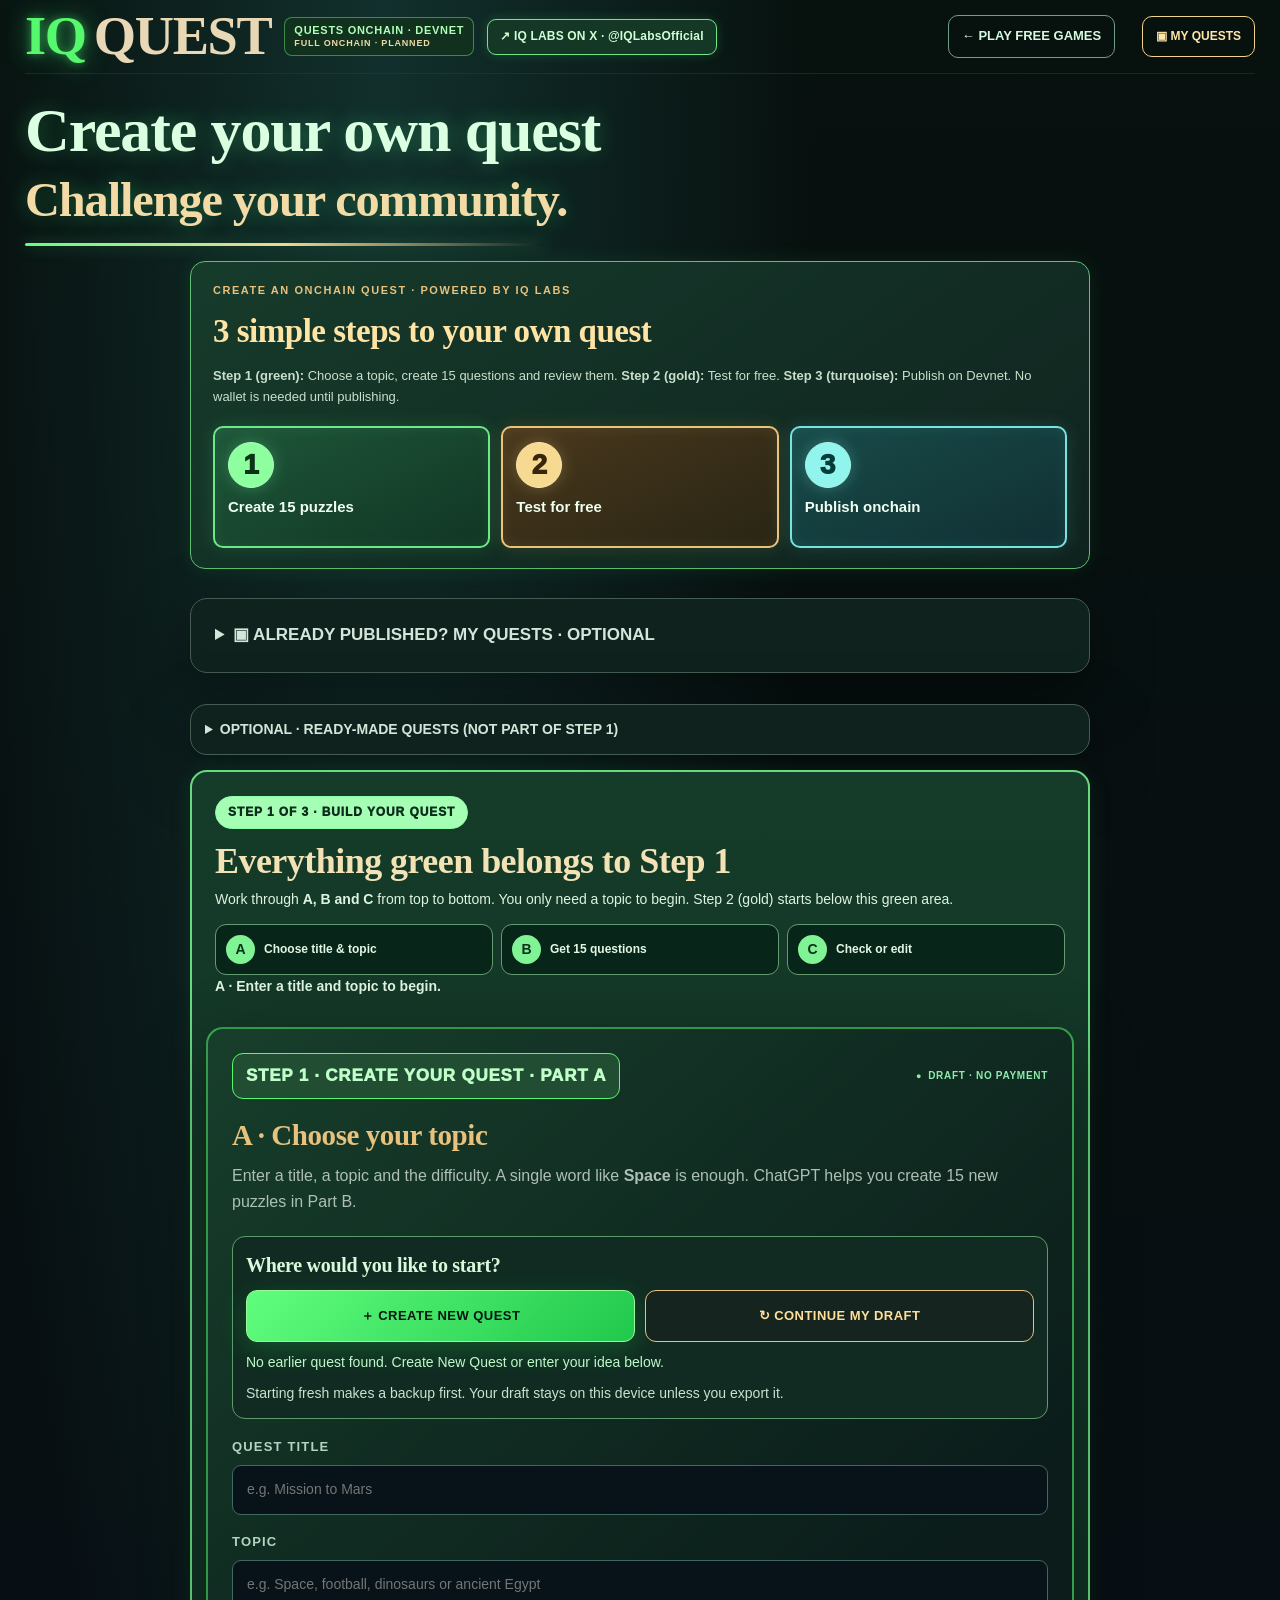
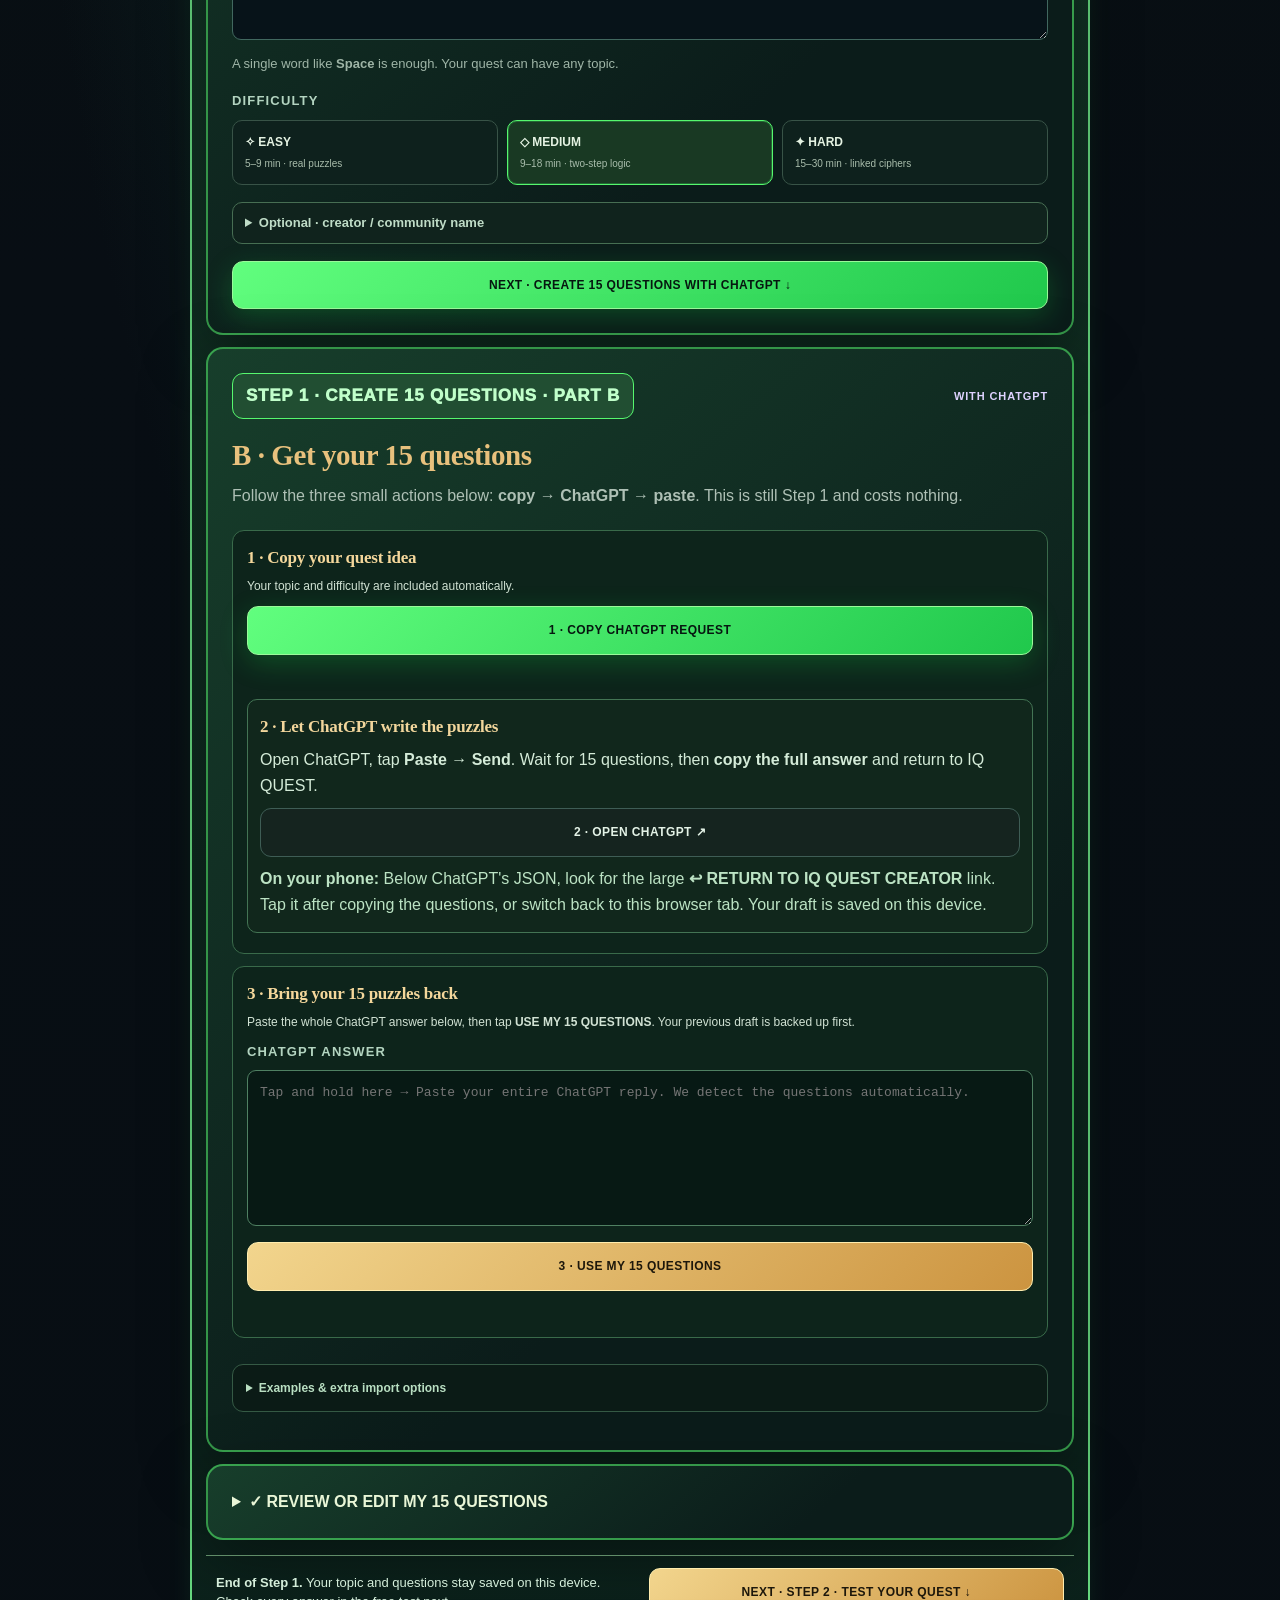
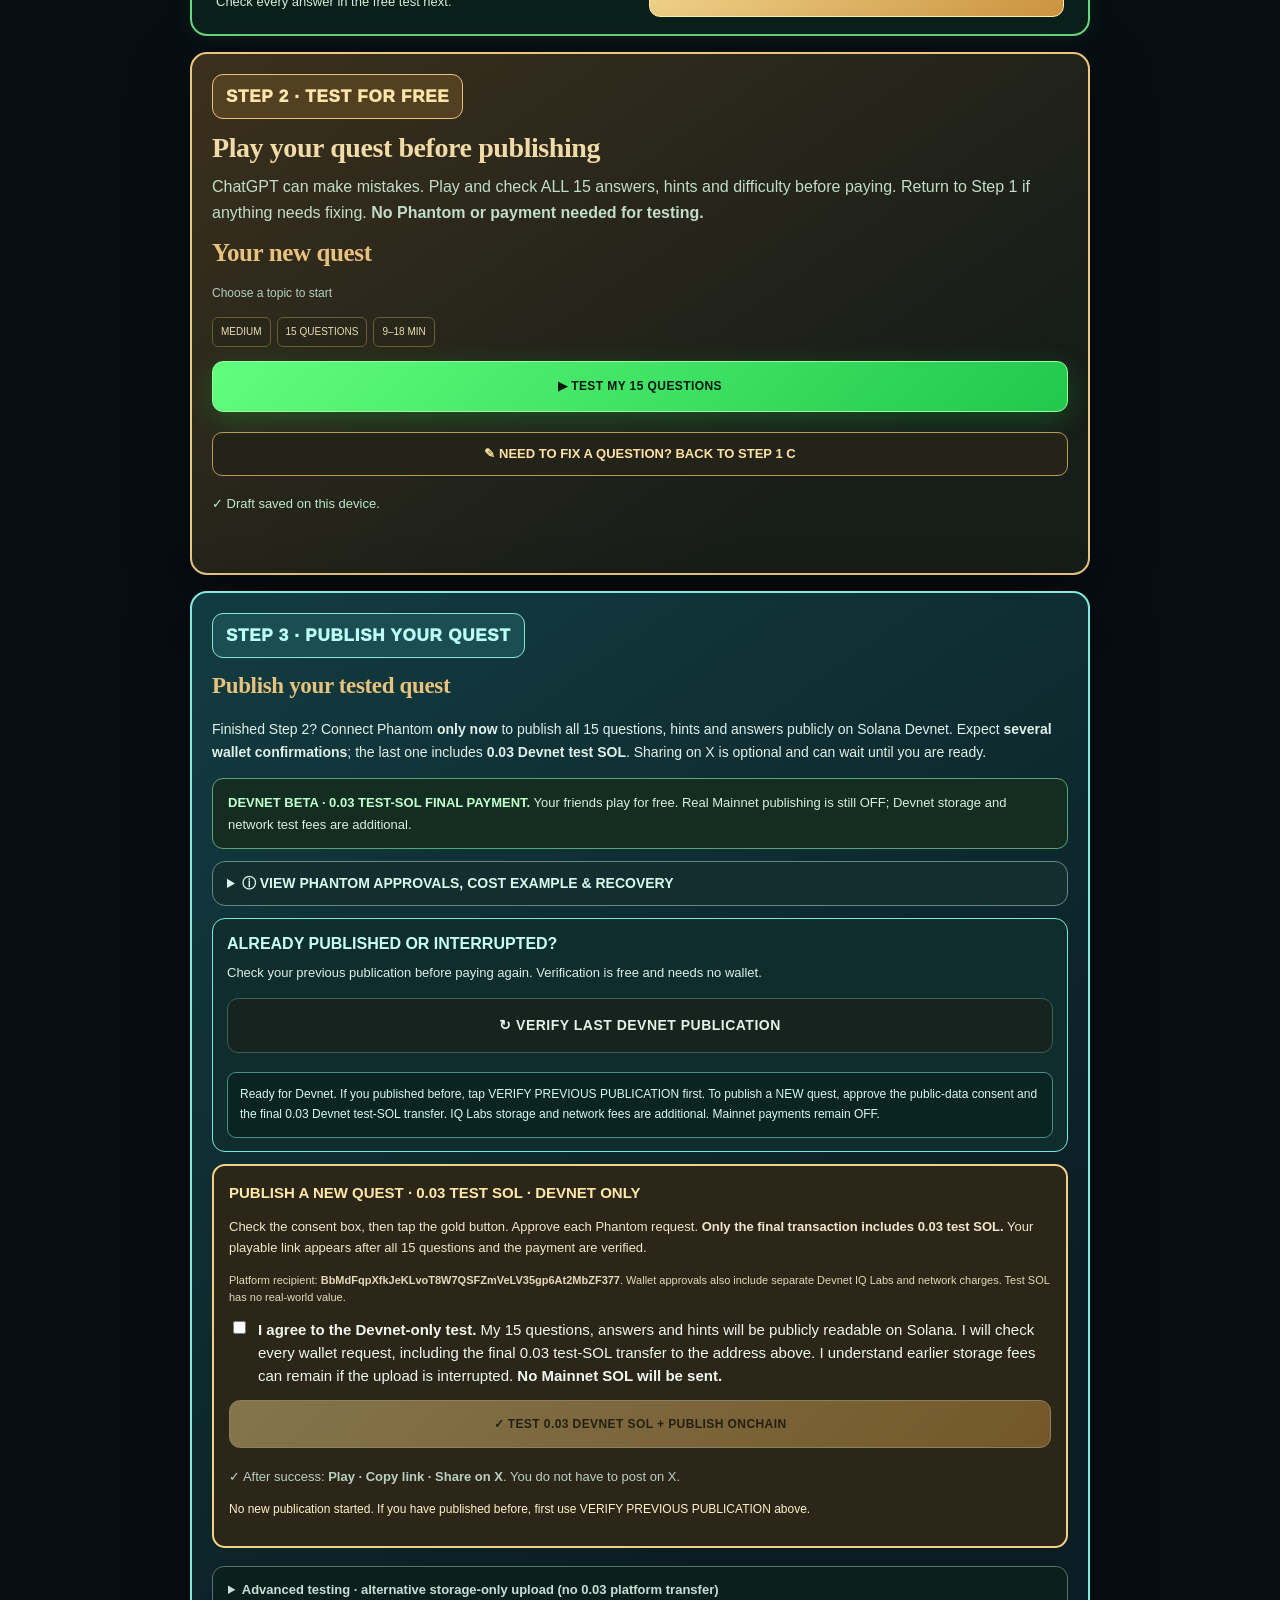
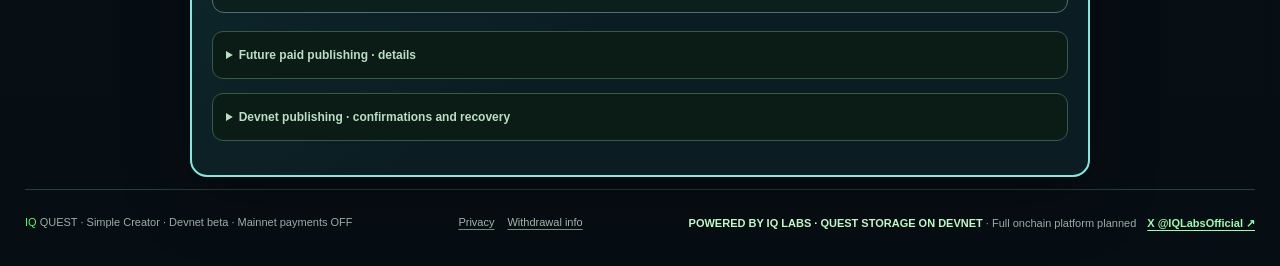
==== commit c7bfcc0d: "Add files via upload" ====
--- a/creator.html
+++ b/creator.html
@@ -564,6 +564,22 @@
 .creator-simple #publish-card #atomic-devnet-card{margin-top:12px!important}
 .creator-publish-intro{font-size:14px!important;line-height:1.6;color:#e0f1eb!important}
 .creator-publish-final-note{margin:10px 0 0;color:#d7fff4;font-size:13px;line-height:1.5}
+/* V5.65 · Display-only onchain confirmations. Never infer paid success from progress. */
+.creator-onchain-progress{margin:14px 0;padding:17px 14px 14px;border:1px solid #6cb994;border-radius:15px;background:radial-gradient(circle at 85% 0%,#235441 0%,#102920 45%,#091d1a 100%);box-shadow:0 8px 25px #07140d75}
+.creator-onchain-progress.hidden{display:none!important}
+.creator-onchain-progress-head{display:flex;align-items:center;justify-content:space-between;flex-wrap:wrap;gap:8px}
+.creator-onchain-progress-head strong{color:#dbffe3;font-size:16px;line-height:1.3}
+.creator-onchain-progress-badge{border:1px solid #dfc486;border-radius:99px;background:#4a3820;color:#ffdf99;font-size:10px;font-weight:950;letter-spacing:.1em;padding:5px 9px}
+.creator-onchain-progress-bars{display:flex;gap:5px;margin:17px 0 12px;min-height:12px}
+.creator-onchain-progress-bars .tx-segment{flex:1 1 0;min-width:0;height:12px;border-radius:5px;border:1px solid #3b695a;background:#21382f;box-shadow:inset 0 1px 3px #071510}
+.creator-onchain-progress-bars .tx-segment.is-confirmed{border-color:#8effad;background:linear-gradient(90deg,#2dcc68,#72f89f);box-shadow:0 0 11px #4cff8760}
+.creator-onchain-progress-bars .tx-segment.is-current{border-color:#ffde8e;background:linear-gradient(90deg,#b88c49,#f4d48a);box-shadow:0 0 12px #e8c17d70;animation:iq-tx-glow 1.8s ease-in-out infinite alternate}
+.creator-onchain-progress-count{color:#e9e6bd;font-size:13px;font-weight:900;letter-spacing:.04em}
+.creator-onchain-progress-help{color:#c4e3d1!important;font-size:13px!important;line-height:1.6;margin:6px 0 0!important}
+.creator-onchain-progress[data-phase="done"]{border-color:#8effaa;background:linear-gradient(130deg,#173e2b,#0b241c)}
+.creator-onchain-progress[data-phase="error"]{border-color:#d3a37a;background:linear-gradient(130deg,#3a2e23,#15251f)}
+@keyframes iq-tx-glow{from{filter:brightness(.75)}to{filter:brightness(1.17)}}
+@media(prefers-reduced-motion:reduce){.creator-onchain-progress-bars .tx-segment.is-current{animation:none}}
 .creator-step-one-finish p{color:#d5eedb;font-size:13px;line-height:1.5;margin:0;flex:1 1 220px}
 .creator-step-one-finish a{flex:1 1 215px;text-align:center;white-space:normal}
 .creator-step-one #create-quest,.creator-step-one #ai-builder,.creator-step-one #question-review{margin:0}
@@ -573,7 +589,7 @@
 </style></head>
 <body class="creator-simple" data-page="creator">
   <div class="site-shell">
-    <header class="topbar"><div class="brand-cluster"><a class="wordmark" href="index.html" aria-label="IQ Quest home"><span class="wordmark-iq">IQ</span><span class="wordmark-quest">QUEST</span></a><span class="onchain-promise" aria-label="Quest content is stored on Solana Devnet; full onchain gameplay is planned">QUESTS ONCHAIN · DEVNET<small>FULL ONCHAIN · PLANNED</small></span><a class="brand-official-x" href="https://x.com/IQLabsOfficial" target="_blank" rel="noopener noreferrer" aria-label="Open IQ Labs official profile on X">↗ IQ LABS ON X · @IQLabsOfficial</a></div><nav class="top-links" aria-label="Main navigation"><a class="nav-play" href="index.html#quest-entry-options">← PLAY FREE GAMES</a><a id="nav-my-quests" href="#my-quests">▣ MY QUESTS</a><a id="share-creator-top-x" href="https://x.com/intent/tweet" target="_blank" rel="noopener noreferrer" aria-label="Share IQ QUEST Creator on X">↗ SHARE ON X</a><a href="#studio">Creator Studio</a><a href="imprint.html">Imprint</a></nav></header>
+    <header class="topbar"><div class="brand-cluster"><a class="wordmark" href="index.html" aria-label="IQ Quest home"><span class="wordmark-iq">IQ</span><span class="wordmark-quest">QUEST</span></a><span class="onchain-promise" aria-label="Quest content is stored on Solana Devnet; full onchain gameplay is planned">QUESTS ONCHAIN · DEVNET<small>FULL ONCHAIN · PLANNED</small></span><a class="brand-official-x" href="https://x.com/IQLabsOfficial" target="_blank" rel="noopener noreferrer" aria-label="Open IQ Labs official profile on X">↗ IQ LABS ON X · @IQLabsOfficial</a></div><nav class="top-links" aria-label="Main navigation"><a class="nav-play" href="index.html#quest-entry-options">← PLAY FREE GAMES</a><a id="nav-my-quests" href="#my-quests">▣ MY QUESTS</a><a id="share-creator-top-x" href="https://x.com/intent/tweet" target="_blank" rel="noopener noreferrer" aria-label="Share IQ QUEST Creator on X">↗ SHARE ON X</a><a href="#studio">Creator Studio</a></nav></header>
     <script>
     (()=>{
       const link=document.getElementById('share-creator-top-x');
@@ -766,6 +782,12 @@
               <p style="font-size:11px;line-height:1.6;color:#e5d8ba;overflow-wrap:anywhere">Platform recipient: <strong>BbMdFqpXfkJeKLvoT8W7QSFZmVeLV35gp6At2MbZF377</strong>. Wallet approvals also include separate Devnet IQ Labs and network charges. Test SOL has no real-world value.</p>
               <label class="publish-consent" style="display:flex;gap:9px;align-items:flex-start"><input type="checkbox" id="atomic-devnet-consent" style="margin-top:3px"><span><strong>I agree to the Devnet-only test.</strong> My 15 questions, answers and hints will be publicly readable on Solana. I will check every wallet request, including the final 0.03 test-SOL transfer to the address above. I understand earlier storage fees can remain if the upload is interrupted. <strong>No Mainnet SOL will be sent.</strong></span></label>
               <button type="button" id="atomic-devnet-publish" class="btn btn-gold" disabled style="width:100%;margin:12px 0 8px">✓ TEST 0.03 DEVNET SOL + PUBLISH ONCHAIN</button>
+              <div id="creator-onchain-progress" class="creator-onchain-progress hidden" data-phase="preparing" role="group" aria-label="Devnet transaction confirmation progress">
+                <div class="creator-onchain-progress-head"><strong id="creator-tx-progress-heading">Saving your quest onchain</strong><span class="creator-onchain-progress-badge">SOLANA DEVNET</span></div>
+                <div id="creator-tx-progress-bars" class="creator-onchain-progress-bars" aria-hidden="true"></div>
+                <div id="creator-tx-progress-count" class="creator-onchain-progress-count" role="status" aria-live="polite">Preparing wallet requests…</div>
+                <p id="creator-tx-progress-help" class="creator-onchain-progress-help">You will approve each request separately in Phantom. No step is complete until Solana confirms it.</p>
+              </div>
               <p class="creator-publish-final-note">✓ After success: <strong>Play · Copy link · Share on X</strong>. You do not have to post on X.</p>
               <p id="atomic-devnet-status" role="status" aria-live="polite" style="font-size:12px;line-height:1.6;white-space:pre-wrap;overflow-wrap:anywhere;color:#fff0c7">No new publication started. If you have published before, first use VERIFY PREVIOUS PUBLICATION above.</p>
             </section>
@@ -811,7 +833,7 @@
             </div>
             <button type="button" id="preview-publish-success" class="text-button" style="margin:8px 0">SEE THE POST-PAYMENT SCREEN · PREVIEW ONLY</button>
             <details class="advanced-box"><summary>Future paid publishing · details</summary><p class="tiny-note">Planned Mainnet platform fee: 0.03 SOL (30,000,000 lamports), plus separate Solana and IQ Labs fees. The bundled final registration and 0.03 test-SOL transfer have been tested on Devnet; this does not activate real Mainnet payments. If the final transaction fails, its platform transfer is rolled back, but earlier storage transactions and their fees are separate. A complete independent readback is still required. Legal review remains pending; game times and scores are browser-side and unverified.</p><span class="price-label">Future creator price</span><strong id="plan-breakdown">0.03 SOL + separate network/storage fees</strong></details>
-            <p class="tiny-note">Before any real paid launch, review our <a href="imprint.html" style="color:#aeffbd;text-decoration:underline">imprint</a>, <a href="privacy.html" style="color:#aeffbd;text-decoration:underline">privacy information</a> and <a href="withdrawal.html" style="color:#aeffbd;text-decoration:underline">withdrawal information</a>. These legal pages are still drafts and the Mainnet checkout remains disabled.</p>
+            <p class="tiny-note">Before any real paid launch, review our <a href="privacy.html" style="color:#aeffbd;text-decoration:underline">privacy information</a> and <a href="withdrawal.html" style="color:#aeffbd;text-decoration:underline">withdrawal information</a>. These legal pages are still drafts and the Mainnet checkout remains disabled.</p>
             <p id="checkout-status" class="share-step-status" role="status" aria-live="polite">Checkout not live. Your 15-question adventure can be edited and tested without a wallet.</p>
             <button type="button" id="shortcut-storage-only" class="btn btn-green hidden">PUBLISH TEST QUEST ON DEVNET</button>
             <button type="button" id="start-sol-checkout" class="hidden" disabled>CHECK READINESS · NO PAYMENT</button>
@@ -875,7 +897,7 @@
         </aside>
       </section>
     </main>
-    <footer class="footer"><span><span class="green">IQ</span> QUEST · Simple Creator · Devnet beta · Mainnet payments OFF</span><nav aria-label="Legal information" class="legal-footer-links" style="display:flex;gap:13px;flex-wrap:wrap"><a href="imprint.html">Imprint</a><a href="privacy.html">Privacy</a><a href="withdrawal.html">Withdrawal info</a></nav><span class="footer-iqlabs"><span><b>POWERED BY IQ LABS · QUEST STORAGE ON DEVNET</b> · Full onchain platform planned</span><a href="https://x.com/IQLabsOfficial" target="_blank" rel="noopener noreferrer" aria-label="IQ Labs official X profile">X @IQLabsOfficial ↗</a></span></footer>
+    <footer class="footer"><span><span class="green">IQ</span> QUEST · Simple Creator · Devnet beta · Mainnet payments OFF</span><nav aria-label="Legal information" class="legal-footer-links" style="display:flex;gap:13px;flex-wrap:wrap"><a href="privacy.html">Privacy</a><a href="withdrawal.html">Withdrawal info</a></nav><span class="footer-iqlabs"><span><b>POWERED BY IQ LABS · QUEST STORAGE ON DEVNET</b> · Full onchain platform planned</span><a href="https://x.com/IQLabsOfficial" target="_blank" rel="noopener noreferrer" aria-label="IQ Labs official X profile">X @IQLabsOfficial ↗</a></span></footer>
   </div>
   <div id="verified-onchain-modal" class="hidden verified-modal-overlay" role="dialog" aria-modal="true" aria-labelledby="verified-onchain-title">
     <div class="verified-modal-dialog">
@@ -1153,7 +1175,7 @@
 function renderSelector(){const root=$('level-selector');root.replaceChildren();quest.levels.forEach((l,i)=>{const b=document.createElement('button');b.type='button';b.textContent=`${String(i+1).padStart(2,'0')} · ${l.title||'Untitled'}`;b.className=i===current?'active':'';b.setAttribute('aria-current',i===current?'true':'false');b.addEventListener('click',()=>{current=i;renderSelector();renderFields();});root.append(b);});}
 function renderFields(){const l=quest.levels[current];for(const [id,key] of [['level-title','title'],['level-question','q'],['level-hint','h'],['level-answer','a']]){$(id).value=l[key]||'';}}
 function updateLevel(){const level=quest.levels[current];for(const [id,key] of [['level-title','title'],['level-question','q'],['level-hint','h'],['level-answer','a']]){level[key]=$(id).value;}renderSelector();refreshPreview();queueSave();}
-function refreshPreview(){const draft=safeDraft();$('preview-title').textContent=draft.title||'Your new quest';$('preview-theme').textContent=draft.theme||'Choose a topic to start';$('preview-difficulty').textContent=draft.difficulty.toUpperCase();$('preview-count').textContent=draft.levels.length+' QUESTIONS';$('preview-duration').textContent=times[draft.difficulty]||times.Medium;const progress=$('creator-step-one-status');if(progress){const count=draft.levels.filter(l=>l.title.trim()&&l.q.trim()&&l.h.trim()&&l.a.trim()).length;const hasIdea=!!draft.title&&!!draft.theme;progress.dataset.ready=String(hasIdea&&count===15);progress.textContent=!hasIdea?'A · Enter a title and topic to begin.':count<15?`B · ${count}/15 questions ready. Use ChatGPT to fill the rest.`:'✓ 15 questions entered. C · Review them, then test in Step 2.';}updateFeeEstimate();}
+function refreshPreview(){const draft=safeDraft();$('preview-title').textContent=draft.title||'Your new quest';$('preview-theme').textContent=draft.theme||'Choose a topic to start';$('preview-difficulty').textContent=draft.difficulty.toUpperCase();$('preview-count').textContent=draft.levels.length+' QUESTIONS';$('preview-duration').textContent=times[draft.difficulty]||times.Medium;const progress=$('creator-step-one-status');if(progress){const count=draft.levels.filter(l=>l.title.trim()&&l.q.trim()&&l.h.trim()&&l.a.trim()).length;const hasIdea=!!draft.title&&!!draft.theme;progress.dataset.ready=String(hasIdea&&count===15);progress.textContent=!hasIdea?'A · Enter a title and topic to begin.':count<15?`B · ${count}/15 questions ready. Use ChatGPT to fill the rest.`:'✓ 15 questions entered. C · Review them, then test in Step 2.';}updateFeeEstimate();window.dispatchEvent(new Event('iqquest:draft-changed'));}
 function loadData(data,announce=true){quest=clone(IQQuest.validate(data));$('quest-name').value=quest.title;$('community-name').value=quest.creator;$('quest-theme').value=quest.theme;current=0;count=15;difficultySelect(quest.difficulty);$('editor-count').textContent='15 QUESTIONS';renderSelector();renderFields();refreshPreview();saveSilent();if(announce)status('import-status',`${count} questions loaded. Review answers and hints before sharing.`);}
 function loadIncompleteDraft(data){
  if(!data||!Array.isArray(data.levels)||data.levels.length!==15)throw Error('Draft must contain 15 question slots.');
@@ -1600,6 +1622,7 @@
 function openVerifiedModal(title,sig){
  // This must only be invoked after the complete, independently verified
  // onchain readback. A mere Phantom approval is never treated as success.
+ $('verified-onchain-title').textContent='Your Quest Is Onchain!';
  $('verified-onchain-description').textContent='“'+title+'” is published! All 15 questions, hints and answers were independently read back from IQ Labs on Solana Devnet and verified. Your player link is ready.';
  $('verified-onchain-play').href=lastUrl;
  $('verified-onchain-share-x').href=$('devnet-share-x').href;
@@ -1635,6 +1658,32 @@
  }catch(error){console.warn('Cannot inspect a saved Devnet publication',error);}
  return '';
 }
+// The previous publication remains verified when editing or starting another
+// quest. Recompute whether the CURRENT draft is identical; do not leave a
+// stale lock from a prior draft, and never clear the onchain receipt.
+let draftLockRevision=0;
+async function updateVerifiedDraftLock(){
+ if(!verifiedLast||busy)return;
+ const revision=++draftLockRevision;
+ let matchesPreviouslyPublished=false;
+ try{
+  const draft=window.IQQuestEditorGetDraft?.();
+  if(draft){
+   const plan=document.querySelector('input[name="publish-plan"]:checked')?.value||'community';
+   matchesPreviouslyPublished=await questFingerprint(draft,plan)===verifiedLast.fingerprint;
+  }
+ }catch(_error){/* Incomplete new drafts cannot be published; checkedDraft blocks them. */}
+ if(revision!==draftLockRevision||busy||!verifiedLast)return;
+ const changed=currentDraftAlreadyPublished!==matchesPreviouslyPublished;
+ currentDraftAlreadyPublished=matchesPreviouslyPublished;
+ enable();
+ if(changed){
+  atomicStatus.textContent=matchesPreviouslyPublished?
+   '✓ This exact quest is already onchain. Your existing link has been recovered; a second payment is blocked.':
+   '✓ Different draft detected. Finish and test all 15 questions first. Your earlier publication remains verified; a NEW publication will need separate Devnet storage approvals and a final 0.03 test-SOL transfer.';
+ }
+}
+window.addEventListener('iqquest:draft-changed',()=>{void updateVerifiedDraftLock();});
 function enable(){
  publish.disabled=busy||!consent.checked;
  storageTest.disabled=busy||!consent.checked;
@@ -1712,10 +1761,81 @@
  if(!draft.levels.every(l=>l.q&&l.a&&l.h))throw Error('All 15 questions, answers and hints must be complete.');
  return draft;
 }
+const txProgressPanel=$('creator-onchain-progress');
+const txProgressHeading=$('creator-tx-progress-heading');
+const txProgressBars=$('creator-tx-progress-bars');
+const txProgressCount=$('creator-tx-progress-count');
+const txProgressHelp=$('creator-tx-progress-help');
+let txProgress={completed:0,total:0,phase:'preparing',current:0};
+function drawTxProgress(){
+ txProgressPanel.dataset.phase=txProgress.phase;
+ const count=txProgress.total||3;
+ const blocks=Array.from({length:count},(_,i)=>{
+  const block=document.createElement('span');block.className='tx-segment';
+  if(txProgress.total&&i<txProgress.completed)block.classList.add('is-confirmed');
+  else if(txProgress.total&&i===txProgress.current-1&&['approval','confirming','verifying'].includes(txProgress.phase))block.classList.add('is-current');
+  return block;
+ });
+ txProgressBars.replaceChildren(...blocks);
+ if(txProgress.phase==='done'){
+  txProgressHeading.textContent='✓ Quest verified onchain';
+  txProgressCount.textContent=txProgress.total?`${txProgress.total} of ${txProgress.total} transactions confirmed`:'✓ All publication transactions verified';
+  txProgressHelp.textContent='All 15 questions, hints and answers were read back successfully. Your player link is ready.';
+ }else if(txProgress.phase==='error'){
+  txProgressHeading.textContent='⚠ Publication not verified';
+  txProgressCount.textContent=txProgress.total?`${txProgress.completed} of ${txProgress.total} transactions confirmed`:'Check the saved onchain status';
+  txProgressHelp.textContent='Do not approve another payment just because the page returned. Check the detailed message below and recover the existing transaction first.';
+ }else if(txProgress.phase==='approval'){
+  txProgressHeading.textContent='Saving your quest onchain';
+  txProgressCount.textContent=`${txProgress.completed} of ${txProgress.total} transactions confirmed`;
+  txProgressHelp.textContent=`Review transaction ${txProgress.current} of ${txProgress.total} in Phantom. After approving, wait for its Solana confirmation. Each request is separate.`;
+ }else if(txProgress.phase==='confirming'||txProgress.phase==='verifying'){
+  txProgressHeading.textContent='Checking Solana confirmations';
+  txProgressCount.textContent=txProgress.total?`${txProgress.completed} of ${txProgress.total} confirmed · final verification pending`:'Verifying the previous onchain transaction…';
+  txProgressHelp.textContent='Please wait for the chain check. Never sign a duplicate transaction because verification is slow.';
+ }else{
+  txProgressHeading.textContent='Preparing your onchain quest';
+  txProgressCount.textContent='Preparing wallet requests…';
+  txProgressHelp.textContent='The number of transactions will appear after IQ Labs calculates the storage chunks. Nothing has been confirmed yet.';
+ }
+}
+function beginTxProgress(){
+ txProgress={completed:0,total:0,current:0,phase:'preparing'};
+ txProgressPanel.classList.remove('hidden');drawTxProgress();
+}
+function updateTxProgressFromMessage(message){
+ const text=String(message||'');
+ const approval=text.match(/Phantom will SIGN AND SEND (?:chunk|final) on Devnet \((\d+)\/(\d+)\)/);
+ const confirmed=text.match(/IQ Labs Devnet chunk (\d+)\/(\d+) confirmed\./);
+ if(approval){
+  const current=Number(approval[1]),total=Number(approval[2]);
+  if(total>=2&&total<=10&&current>=1&&current<=total){
+   txProgress.total=total;txProgress.completed=Math.max(txProgress.completed,current-1);
+   txProgress.current=current;txProgress.phase='approval';
+  }
+ }else if(confirmed){
+  const completed=Number(confirmed[1]),total=Number(confirmed[2])+1;
+  if(total>=2&&total<=10&&completed>=1&&completed<total){
+   txProgress.total=total;txProgress.completed=Math.max(txProgress.completed,completed);
+   txProgress.current=completed+1;txProgress.phase='confirming';
+  }
+ }else if(/Checking the finalized IQ Labs registration|Written on Devnet\. Reading all 15 questions/.test(text)){
+  txProgress.phase='verifying';txProgress.current=txProgress.total;
+ }
+ drawTxProgress();
+}
+function finishTxProgress(){
+ if(txProgressPanel.classList.contains('hidden'))return;
+ txProgress.completed=txProgress.total;txProgress.phase='done';drawTxProgress();
+}
+function failTxProgress(){
+ if(txProgressPanel.classList.contains('hidden'))return;
+ txProgress.phase='error';drawTxProgress();
+}
 async function publishAtomicDevnet(){
  if(busy||!atomicConsent.checked)return;
  busy=true;enable();links.classList.add('hidden');
- const status=message=>{atomicStatus.textContent=String(message);setStatus(message);};
+ const status=message=>{atomicStatus.textContent=String(message);setStatus(message);if(!txProgressPanel.classList.contains('hidden'))updateTxProgressFromMessage(message);};
  try{
   const draft=await checkedDraft();
   const plan=document.querySelector('input[name="publish-plan"]:checked')?.value||'community';
@@ -1734,6 +1854,7 @@
     return;
    }
   }
+  beginTxProgress();
   status('Connecting your selected wallet for the DEVNET-ONLY 0.03 test-SOL publication. No transfer happens when connecting.');
   const provider=await requestCheckoutWallet({purpose:'publication',network:'devnet',onProgress:status});
   if(!provider?.publicKey?.toBase58?.())throw Error('No Devnet creator wallet connected.');
@@ -1747,7 +1868,9 @@
   atomicStatus.textContent='✓ VERIFIED 0.03 TEST SOL + IQ LABS FINAL REGISTRATION. All 15 puzzles are on Devnet. Your share link is ready.';
   showPublished(result.signature,result.data.title||draft.title,true,false,
    'Compressed onchain payload: '+result.bytes+' bytes. Separate IQ Labs and network Devnet fees may apply.',result.data.theme,result.data.difficulty,true);
+  finishTxProgress();
  }catch(error){
+  failTxProgress();
   const message='Devnet atomic publication is NOT verified: '+String(error?.message||error)+
    '\nIf you already approved a wallet transaction, keep the SAME wallet and 15-question draft. Wait, then use this SAME button to check and resume. Never send a second payment simply because the page returned or the RPC is slow.';
   atomicStatus.textContent=message;setStatus(message);
@@ -1893,10 +2016,13 @@
     currentDraftAlreadyPublished=await questFingerprint(draft,meta.plan||'community')===verifiedLast.fingerprint;
    }catch(_e){/* A partial new draft cannot start a wallet transaction anyway. */}
    atomicStatus.textContent=currentDraftAlreadyPublished?
-    '✓ THIS EXACT QUEST IS ALREADY ONCHAIN. Your verified link has been recovered. A second payment is blocked. To publish another quest, change the draft and verify the previous publication again.':
+    '✓ THIS EXACT QUEST IS ALREADY ONCHAIN. Your verified link has been recovered. A second payment is blocked. To publish another quest, close this message, choose CREATE NEW QUEST in Step 1, and prepare a different 15-question draft.':
     '✓ Earlier publication checked. A DIFFERENT completed quest may be published after your explicit confirmation; the next upload and 0.03 Devnet test-SOL payment are separate.';
    showPublished(sig,title,true,meta.testMode==='storage-only',
     'Original onchain data: '+new TextEncoder().encode(result.raw).length+' bytes · compressed: '+new TextEncoder().encode(result.storedRaw).length+' bytes (protocol fees extra).',result.data.theme,result.data.difficulty,meta.testMode==='atomic-0.03-devnet');
+   // Verification is a read-only recovery, not a NEW publication or payment.
+   $('verified-onchain-title').textContent='Previous Quest Recovered!';
+   $('verified-onchain-description').textContent='“'+title+'” was ALREADY published on Solana Devnet. All 15 questions were verified again. No new publication or SOL payment happened. To make another quest, close this window and choose CREATE NEW QUEST in Step 1.';
  }catch(error){setStatus('Could not verify saved inscription: '+String(error?.message||error));}
  finally{busy=false;enable();}
 });
